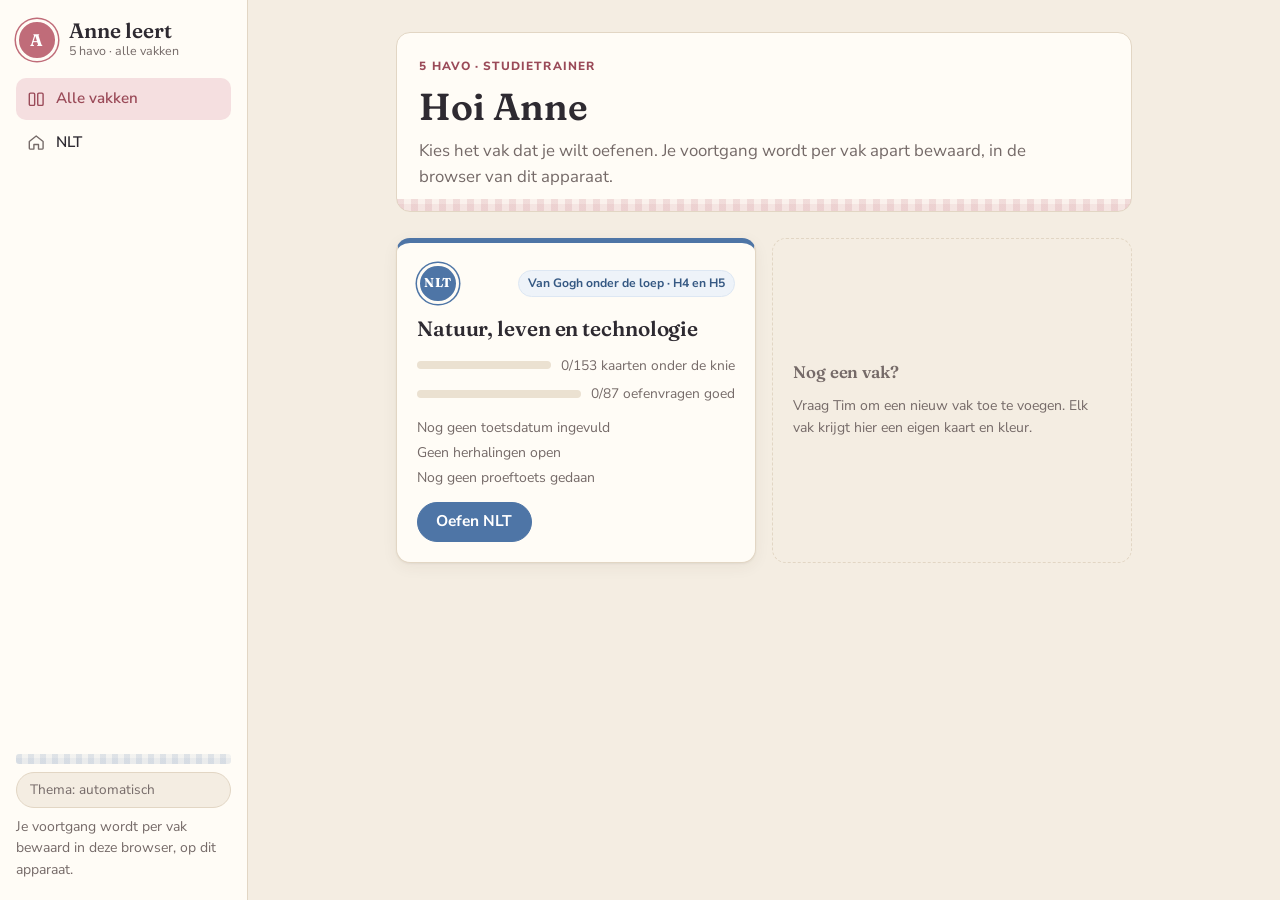
==== index.html @ 0199457c "Studietrainer voor Anne: NLT (Van Gogh onder de loep, H4 en H5) Hoofdscherm met vakkeuze; voor NLT f" ====
<!doctype html>
<html lang="nl">
<head>
<meta charset="utf-8">
<meta name="viewport" content="width=device-width,initial-scale=1,viewport-fit=cover">
<title>Anne leert</title>
<meta name="robots" content="noindex">
<meta name="theme-color" content="#f4ede2">
<link rel="icon" href="data:image/svg+xml,%3Csvg xmlns=%22http://www.w3.org/2000/svg%22 viewBox=%220 0 64 64%22%3E%3Ccircle cx=%2232%22 cy=%2232%22 r=%2232%22 fill=%22%23c06c79%22/%3E%3Ctext x=%2232%22 y=%2244%22 font-size=%2234%22 text-anchor=%22middle%22 fill=%22white%22 font-family=%22Georgia%22%3EA%3C/text%3E%3C/svg%3E">
<link rel="preconnect" href="https://fonts.googleapis.com"><link rel="preconnect" href="https://fonts.gstatic.com" crossorigin><link rel="stylesheet" href="https://fonts.googleapis.com/css2?family=Fraunces:opsz,wght@9..144,400..700&family=Nunito+Sans:ital,opsz,wght@0,6..12,400..800;1,6..12,400&display=swap">
<style>
:root{padding-top:env(safe-area-inset-top,0px);padding-bottom:env(safe-area-inset-bottom,0px)}img{max-width:100%}[hidden]{display:none!important}
/* Anne leert. Landelijk en modern: linnen beige als papier, poederroze en korenbloemblauw als accenten, een fijn ginghamruitje als enige versiering. Links een vaste kolom met navigatie (op telefoon een plakbalk bovenaan), rechts één leeskolom van max. 46rem. Elk vak krijgt een eigen accentkleur (data-accent); groen/oker/rood alleen voor goed/twijfel/fout. */
:root{
  --linen:#f4ede2; --paper:#fffcf6; --sand:#ebe1d1; --line:#e2d6c4; --line-soft:#eee5d7;
  --ink:#2e2a31; --muted:#756a68; --faint:#a39791;
  --rose:#c06c79; --rose-deep:#9a4a58; --rose-soft:#f5dfe0; --rose-mist:#fbefef;
  --blue:#4e75a6; --blue-deep:#365983; --blue-soft:#dde7f3; --blue-mist:#eef3f9;
  --sage:#6c8b6b; --sage-deep:#4f6c4f; --sage-soft:#e1ebdc; --sage-mist:#f0f5ed;
  --ochre:#b08534; --ochre-deep:#87631f; --ochre-soft:#f3e6c8; --ochre-mist:#faf4e6;
  --lilac:#8a71a8; --lilac-deep:#6a5389; --lilac-soft:#e8e0f1; --lilac-mist:#f4f0f9;
  --good:#3d7a55; --good-soft:#dcefe2; --warn:#9a6a14; --warn-soft:#f6ead1; --bad:#b0414c; --bad-soft:#f8dfe1;
  --on-acc:#ffffff;
  --c-s:#3b66c4; --c-m:#2f9256; --c-l:#d3463c; --grid:#e9e0d2;
  --shadow:0 1px 2px rgba(73,52,40,.06),0 4px 16px rgba(73,52,40,.06);
  --check-a:rgba(78,117,166,.12); --check-b:rgba(78,117,166,.07);
  --font-display:"Fraunces","Iowan Old Style","Palatino Linotype",Georgia,serif;
  --font-body:"Nunito Sans","Segoe UI",system-ui,-apple-system,sans-serif;
  --r:14px; --r-sm:9px;
  --acc:var(--blue); --acc-deep:var(--blue-deep); --acc-soft:var(--blue-soft); --acc-mist:var(--blue-mist);
  color-scheme:light;
}
@media (prefers-color-scheme: dark){
  :root:not([data-theme="light"]){
    --linen:#1d1f25; --paper:#262931; --sand:#2e323b; --line:#3a3f4a; --line-soft:#30343e;
    --ink:#efe8de; --muted:#b4aba4; --faint:#857d78;
    --rose:#e3a1ab; --rose-deep:#f0c0c7; --rose-soft:#4a3237; --rose-mist:#33282c;
    --blue:#9bb9e0; --blue-deep:#c3d6ef; --blue-soft:#2f3c50; --blue-mist:#283141;
    --sage:#a3c3a1; --sage-deep:#c4dcc2; --sage-soft:#304034; --sage-mist:#29332b;
    --ochre:#dcb56a; --ochre-deep:#ecd09a; --ochre-soft:#463a22; --ochre-mist:#332d22;
    --lilac:#c3afe0; --lilac-deep:#dacdf0; --lilac-soft:#3b3350; --lilac-mist:#2e2a3b;
    --good:#86c79c; --good-soft:#26392d; --warn:#e2b867; --warn-soft:#3d3221; --bad:#ec8f98; --bad-soft:#442a2e;
    --on-acc:#1d1f25;
    --c-s:#7fa2ef; --c-m:#6cc98f; --c-l:#f07f73; --grid:#353a44;
    --shadow:0 1px 2px rgba(0,0,0,.25),0 4px 16px rgba(0,0,0,.2);
    --check-a:rgba(155,185,224,.09); --check-b:rgba(155,185,224,.05);
    color-scheme:dark;
  }
}
:root[data-theme="dark"]{
  --linen:#1d1f25; --paper:#262931; --sand:#2e323b; --line:#3a3f4a; --line-soft:#30343e;
  --ink:#efe8de; --muted:#b4aba4; --faint:#857d78;
  --rose:#e3a1ab; --rose-deep:#f0c0c7; --rose-soft:#4a3237; --rose-mist:#33282c;
  --blue:#9bb9e0; --blue-deep:#c3d6ef; --blue-soft:#2f3c50; --blue-mist:#283141;
  --sage:#a3c3a1; --sage-deep:#c4dcc2; --sage-soft:#304034; --sage-mist:#29332b;
  --ochre:#dcb56a; --ochre-deep:#ecd09a; --ochre-soft:#463a22; --ochre-mist:#332d22;
  --lilac:#c3afe0; --lilac-deep:#dacdf0; --lilac-soft:#3b3350; --lilac-mist:#2e2a3b;
  --good:#86c79c; --good-soft:#26392d; --warn:#e2b867; --warn-soft:#3d3221; --bad:#ec8f98; --bad-soft:#442a2e;
  --on-acc:#1d1f25;
  --c-s:#7fa2ef; --c-m:#6cc98f; --c-l:#f07f73; --grid:#353a44;
  --shadow:0 1px 2px rgba(0,0,0,.25),0 4px 16px rgba(0,0,0,.2);
  --check-a:rgba(155,185,224,.09); --check-b:rgba(155,185,224,.05);
  color-scheme:dark;
}
/* Accent per vak */
[data-accent="blauw"]{--acc:var(--blue);--acc-deep:var(--blue-deep);--acc-soft:var(--blue-soft);--acc-mist:var(--blue-mist)}
[data-accent="roze"]{--acc:var(--rose);--acc-deep:var(--rose-deep);--acc-soft:var(--rose-soft);--acc-mist:var(--rose-mist)}
[data-accent="salie"]{--acc:var(--sage);--acc-deep:var(--sage-deep);--acc-soft:var(--sage-soft);--acc-mist:var(--sage-mist)}
[data-accent="oker"]{--acc:var(--ochre);--acc-deep:var(--ochre-deep);--acc-soft:var(--ochre-soft);--acc-mist:var(--ochre-mist)}
[data-accent="lila"]{--acc:var(--lilac);--acc-deep:var(--lilac-deep);--acc-soft:var(--lilac-soft);--acc-mist:var(--lilac-mist)}

*,*::before,*::after{box-sizing:border-box}
html{-webkit-text-size-adjust:100%}
body{margin:0;background:var(--linen);color:var(--ink);font-family:var(--font-body);font-size:16.5px;line-height:1.55;-webkit-font-smoothing:antialiased}
body::before{content:"";position:fixed;inset:0 0 auto;height:env(safe-area-inset-top,0px);z-index:30;background:var(--paper)}
h1,h2,h3{font-family:var(--font-display);font-weight:600;line-height:1.2;margin:0;text-wrap:balance;letter-spacing:-.005em}
h1{font-size:clamp(1.75rem,1.4rem + 1.4vw,2.35rem);font-variation-settings:"SOFT" 60,"WONK" 0}
h2{font-size:1.32rem}
h3{font-size:1.05rem}
p{margin:0}
a{color:var(--acc-deep)}
button,input,textarea,select{font:inherit;color:inherit}
:focus-visible{outline:2.5px solid var(--acc);outline-offset:2px;border-radius:6px}
kbd{font-family:var(--font-body);font-size:.78em;border:1px solid var(--line);border-bottom-width:2px;border-radius:5px;padding:0 .35em;background:var(--paper);color:var(--muted)}
.small{font-size:.875rem}.muted{color:var(--muted)}.tnum{font-variant-numeric:tabular-nums}
.eyebrow{font-size:.74rem;letter-spacing:.09em;text-transform:uppercase;font-weight:800;color:var(--acc-deep)}
.big{font-family:var(--font-display);font-size:2.2rem;font-weight:600;line-height:1.1}
.row{display:flex;flex-wrap:wrap;gap:.6rem;align-items:center}.between{justify-content:space-between}
.stack{display:flex;flex-direction:column;gap:1rem}
ul.plain{margin:0;padding-left:1.15rem;display:flex;flex-direction:column;gap:.45rem}

/* ---------- app shell ---------- */
.app{min-height:100vh;display:grid;grid-template-columns:15.5rem minmax(0,1fr)}
.side{position:sticky;top:0;height:100vh;overflow:auto;background:var(--paper);border-right:1px solid var(--line);display:flex;flex-direction:column;gap:1.1rem;padding-block:1.2rem;padding-left:max(1rem,env(safe-area-inset-left,0px));padding-right:1rem}
.brand{display:flex;align-items:center;gap:.7rem;text-decoration:none;color:var(--ink)}
.brand b{font-family:var(--font-display);font-size:1.3rem;font-weight:600;display:block;line-height:1.1}
.brand small{display:block;color:var(--muted);font-size:.78rem;line-height:1.3}
.mark{flex:none;width:2.6rem;height:2.6rem;border-radius:50%;display:grid;place-items:center;font-family:var(--font-display);font-weight:700;font-size:1.05rem;color:var(--on-acc);background:var(--acc);box-shadow:inset 0 0 0 3px var(--paper),0 0 0 1.5px var(--acc)}
.mark.txt{font-size:.8rem;letter-spacing:.02em}
.nav{display:flex;flex-direction:column;gap:.15rem}
.nav a{display:flex;align-items:center;gap:.65rem;padding:.55rem .7rem;border-radius:10px;text-decoration:none;color:var(--ink);font-weight:600;font-size:.95rem}
.nav a svg{width:1.15rem;height:1.15rem;flex:none;color:var(--muted)}
.nav a:hover{background:var(--acc-mist)}
.nav a[aria-current="page"]{background:var(--acc-soft);color:var(--acc-deep)}
.nav a[aria-current="page"] svg{color:var(--acc-deep)}
.nav .nav-back{color:var(--muted);font-weight:600;margin-bottom:.3rem}
.side-foot{margin-top:auto;display:flex;flex-direction:column;gap:.5rem}
.gingham{height:10px;border-radius:3px;background:
  repeating-linear-gradient(90deg,var(--check-a) 0 6px,transparent 6px 12px),
  repeating-linear-gradient(0deg,var(--check-a) 0 6px,var(--check-b) 6px 12px)}
.theme-btn{border:1px solid var(--line);background:var(--linen);border-radius:999px;padding:.4rem .8rem;font-size:.85rem;cursor:pointer;color:var(--muted);text-align:left}
.theme-btn:hover{border-color:var(--acc);color:var(--ink)}
.main{min-width:0;padding-block:2rem 4rem;padding-left:max(16px,env(safe-area-inset-left,0px));padding-right:max(16px,env(safe-area-inset-right,0px));outline:none}
.wrap{max-width:46rem;margin-inline:auto;display:flex;flex-direction:column;gap:1.6rem}
.wrap.wide{max-width:56rem}

@media (max-width:860px){
  .app{grid-template-columns:minmax(0,1fr);grid-template-rows:auto 1fr}
  .side{position:sticky;top:env(safe-area-inset-top,0px);z-index:20;height:auto;flex-direction:column;gap:.55rem;padding-block:.6rem .5rem;padding-left:max(16px,env(safe-area-inset-left,0px));padding-right:max(16px,env(safe-area-inset-right,0px));border-right:0;border-bottom:1px solid var(--line);box-shadow:0 2px 10px rgba(60,40,30,.05)}
  .brand b{font-size:1.1rem}.mark{width:2.1rem;height:2.1rem}
  .nav{flex-direction:row;overflow-x:auto;gap:.3rem;margin-inline:-4px;padding:2px 4px 4px;scrollbar-width:none}
  .nav::-webkit-scrollbar{display:none}
  .nav a{flex:none;padding:.42rem .7rem;font-size:.88rem;border:1px solid var(--line-soft);background:var(--linen)}
  .nav a svg{width:1rem;height:1rem}
  .nav .nav-back{margin:0}
  .side-foot{display:none}
  .main{padding-block:1.4rem 3rem}
}

/* ---------- common bits ---------- */
.panel{background:var(--paper);border:1px solid var(--line);border-radius:var(--r);padding:1.15rem 1.25rem;box-shadow:var(--shadow)}
.btn{display:inline-flex;align-items:center;justify-content:center;gap:.45rem;border-radius:999px;padding:.62rem 1.15rem;font-weight:700;border:1.5px solid var(--line);background:var(--paper);cursor:pointer;text-decoration:none;color:var(--ink);font-size:.97rem;line-height:1.2}
.btn:hover{border-color:var(--acc)}
.btn-primary{background:var(--acc);border-color:var(--acc);color:var(--on-acc)}
.btn-primary:hover{background:var(--acc-deep);border-color:var(--acc-deep)}
.btn-ghost{background:transparent}
.btn:disabled{opacity:.45;cursor:not-allowed}
.btn-link{background:none;border:0;padding:0;color:var(--acc-deep);font-weight:700;cursor:pointer;text-decoration:underline;text-underline-offset:3px}
.tag{display:inline-flex;align-items:center;gap:.3rem;font-size:.76rem;font-weight:700;padding:.18rem .55rem;border-radius:999px;background:var(--acc-mist);color:var(--acc-deep);border:1px solid var(--acc-soft);white-space:nowrap}
.tag.rose{background:var(--rose-mist);color:var(--rose-deep);border-color:var(--rose-soft)}
.tag.sand{background:var(--sand);color:var(--muted);border-color:var(--line)}
.callout{border:1px solid var(--rose-soft);background:var(--rose-mist);border-radius:var(--r);padding:1rem 1.15rem;display:flex;flex-direction:column;gap:.35rem}
.callout b{font-family:var(--font-display);font-weight:600;font-size:1.02rem}
.callout.blue{border-color:var(--blue-soft);background:var(--blue-mist)}
.bar{display:block;height:8px;border-radius:99px;background:var(--sand);overflow:hidden;flex:1;min-width:3rem}
.bar i{display:block;height:100%;background:var(--acc);border-radius:99px}
.bar.good i{background:var(--good)}
.toast{position:fixed;left:50%;bottom:calc(1.2rem + env(safe-area-inset-bottom,0px));transform:translate(-50%,1rem);opacity:0;pointer-events:none;background:var(--ink);color:var(--paper);padding:.6rem 1rem;border-radius:999px;font-weight:700;font-size:.92rem;transition:.25s;z-index:50;display:flex;gap:.4rem;align-items:center;max-width:calc(100vw - 32px)}
.toast.show{opacity:1;transform:translate(-50%,0)}
.toast .h{color:var(--rose)}
.chips{display:flex;flex-wrap:wrap;gap:.35rem}
.chip{border:1px solid var(--line);background:var(--paper);border-radius:999px;padding:.32rem .75rem;font-size:.85rem;font-weight:700;cursor:pointer;color:var(--muted)}
.chip[aria-pressed="true"]{background:var(--acc-soft);border-color:var(--acc);color:var(--acc-deep)}
.seg{display:inline-flex;border:1px solid var(--line);border-radius:999px;padding:3px;background:var(--paper);flex-wrap:wrap}
.seg button{border:0;background:none;border-radius:999px;padding:.38rem .85rem;font-weight:700;font-size:.88rem;cursor:pointer;color:var(--muted)}
.seg button[aria-pressed="true"]{background:var(--acc);color:var(--on-acc)}
.toolbar{display:flex;flex-direction:column;gap:.7rem}
.empty{text-align:center;padding:2.2rem 1rem;color:var(--muted);background:var(--paper);border:1px dashed var(--line);border-radius:var(--r)}
.end{display:flex;flex-direction:column;align-items:center;text-align:center;gap:.8rem;padding-block:1.8rem}
.praise{color:var(--good);font-weight:700}
.verdict{font-weight:800}.verdict.good{color:var(--good)}.verdict.bad{color:var(--bad)}
.streak{color:var(--rose-deep);font-weight:800;display:inline-flex;align-items:center;gap:.25rem}

/* ---------- home ---------- */
.hello{display:flex;flex-direction:column;gap:.55rem}
.hello .lede{color:var(--muted);font-size:1.05rem;max-width:38rem}
.hello-band{position:relative;border-radius:var(--r);background:var(--paper);border:1px solid var(--line);padding:1.5rem 1.4rem 1.3rem;overflow:hidden}
.hello-band::after{content:"";position:absolute;inset:auto 0 0 0;height:12px;background:
  repeating-linear-gradient(90deg,rgba(192,108,121,.16) 0 7px,transparent 7px 14px),
  repeating-linear-gradient(0deg,rgba(192,108,121,.16) 0 7px,rgba(192,108,121,.08) 7px 14px)}
.courses{display:grid;grid-template-columns:repeat(auto-fit,minmax(min(100%,19rem),1fr));gap:1rem}
.course{display:flex;flex-direction:column;gap:.8rem;padding:1.25rem;border-radius:var(--r);background:var(--paper);border:1px solid var(--line);border-top:5px solid var(--acc);text-decoration:none;color:var(--ink);box-shadow:var(--shadow)}
.course:hover{border-color:var(--acc)}
.course-top{display:flex;align-items:center;justify-content:space-between;gap:.6rem}
.course h2{font-size:1.3rem}
.course-stats{display:flex;flex-direction:column;gap:.45rem}
.st{display:flex;align-items:center;gap:.6rem;font-size:.86rem;color:var(--muted)}
.course-meta{list-style:none;margin:0;padding:0;display:flex;flex-direction:column;gap:.2rem;color:var(--muted)}
.course .btn{align-self:flex-start}
.course.add{border:1.5px dashed var(--line);border-top-width:1.5px;box-shadow:none;background:transparent;justify-content:center;color:var(--muted)}

/* ---------- start ---------- */
.today{display:grid;grid-template-columns:minmax(0,1.3fr) minmax(0,1fr);gap:1rem}
.today-main{background:var(--acc);color:var(--on-acc);border-radius:var(--r);padding:1.3rem 1.35rem;display:flex;flex-direction:column;gap:.5rem;align-items:flex-start;position:relative;overflow:hidden}
.today-main .btn{background:var(--paper);color:var(--acc-deep);border-color:var(--paper);margin-top:.4rem}
.today-main::after{content:"";position:absolute;right:-30px;top:-30px;width:120px;height:120px;border-radius:50%;background:repeating-linear-gradient(90deg,rgba(255,255,255,.12) 0 6px,transparent 6px 12px),repeating-linear-gradient(0deg,rgba(255,255,255,.12) 0 6px,rgba(255,255,255,.05) 6px 12px)}
.today-side{display:flex;flex-direction:column;gap:1rem}
.countdown input{border:1px solid var(--line);border-radius:8px;padding:.35rem .5rem;background:var(--linen);width:100%}
.modes{display:grid;grid-template-columns:repeat(auto-fit,minmax(min(100%,13.5rem),1fr));gap:.8rem}
.mode{display:flex;flex-direction:column;gap:.35rem;padding:1rem 1.1rem;border-radius:var(--r);background:var(--paper);border:1px solid var(--line);text-decoration:none;color:var(--ink)}
.mode:hover{border-color:var(--acc);background:var(--acc-mist)}
.mode h3{display:flex;align-items:center;gap:.5rem}
.mode h3 svg{width:1.2rem;height:1.2rem;color:var(--acc)}
.mode p{color:var(--muted);font-size:.9rem}
.topics{display:flex;flex-direction:column}
.tp{display:grid;grid-template-columns:5.6rem minmax(0,1fr) 7.5rem 7.5rem;gap:.8rem;align-items:center;padding:.55rem 0;border-bottom:1px solid var(--line-soft);font-size:.9rem}
.tp:last-child{border-bottom:0}
.tp .nm{font-weight:800;color:var(--acc-deep);font-size:.78rem;letter-spacing:.04em}
.tp .st{font-size:.8rem}
@media (max-width:640px){
  .today{grid-template-columns:1fr}
  .tp{grid-template-columns:minmax(0,1fr) minmax(0,1fr);gap:.35rem .8rem}
  .tp .nm{grid-column:1/-1}.tp .tt{grid-column:1/-1;font-weight:700}
}

/* ---------- flashcards ---------- */
.fc{background:var(--paper);border:1px solid var(--line);border-radius:18px;padding:1.4rem 1.4rem 1.6rem;min-height:15rem;display:flex;flex-direction:column;gap:1rem;cursor:pointer;box-shadow:var(--shadow);position:relative}
.fc::before{content:"";position:absolute;left:1.4rem;right:1.4rem;top:0;height:5px;border-radius:0 0 4px 4px;background:var(--acc-soft)}
.fc-meta{display:flex;justify-content:space-between;align-items:center;gap:.5rem}
.fc-q{font-family:var(--font-display);font-size:1.32rem;font-weight:500;line-height:1.35}
.fc-a{border-top:1.5px dashed var(--line);padding-top:1rem;font-size:1.02rem}
.fc-hint{margin-top:auto;color:var(--faint);font-size:.88rem}
.rate{display:grid;grid-template-columns:repeat(3,1fr);gap:.6rem}
.rate button{border-radius:12px;border:1.5px solid var(--line);background:var(--paper);padding:.75rem .4rem;font-weight:800;cursor:pointer;display:flex;flex-direction:column;align-items:center;gap:.25rem}
.rate .r1{color:var(--bad)}.rate .r1:hover{background:var(--bad-soft);border-color:var(--bad)}
.rate .r2{color:var(--warn)}.rate .r2:hover{background:var(--warn-soft);border-color:var(--warn)}
.rate .r3{color:var(--good)}.rate .r3:hover{background:var(--good-soft);border-color:var(--good)}

/* ---------- questions ---------- */
.scoreline{display:flex;flex-wrap:wrap;gap:1rem;font-size:.9rem;color:var(--muted)}
.scoreline b{color:var(--ink)}
.q{display:flex;flex-direction:column;gap:.9rem}
.q-text{font-size:1.05rem;font-weight:600}
.opts{list-style:none;margin:0;padding:0;display:flex;flex-direction:column;gap:.5rem}
.opt{width:100%;display:flex;gap:.75rem;align-items:flex-start;text-align:left;border:1.5px solid var(--line);background:var(--paper);border-radius:12px;padding:.7rem .85rem;cursor:pointer;line-height:1.45}
.opt:hover:not(:disabled){border-color:var(--acc);background:var(--acc-mist)}
.opt .l{flex:none;width:1.65rem;height:1.65rem;border-radius:50%;display:grid;place-items:center;background:var(--sand);font-weight:800;font-size:.82rem}
.opt.sel{border-color:var(--acc);background:var(--acc-mist)}.opt.sel .l{background:var(--acc);color:var(--on-acc)}
.opt.ok{border-color:var(--good);background:var(--good-soft)}.opt.ok .l{background:var(--good);color:var(--paper)}
.opt.no{border-color:var(--bad);background:var(--bad-soft)}.opt.no .l{background:var(--bad);color:var(--paper)}
.opt:disabled{cursor:default}
@keyframes pop{0%{transform:scale(1)}40%{transform:scale(1.02)}100%{transform:scale(1)}}
.opt.pop{animation:pop .35s ease}
.explain{border-radius:12px;background:var(--linen);border:1px solid var(--line);padding:1rem 1.1rem;display:flex;flex-direction:column;gap:.6rem}
.whynot{list-style:none;margin:0;padding:0;display:flex;flex-direction:column;gap:.45rem;font-size:.93rem}
.whynot li{display:grid;grid-template-columns:1.5rem minmax(0,1fr);gap:.4rem}
.whynot .l{font-weight:800;color:var(--muted)}
.whynot li.mine{color:var(--ink)}.whynot li.mine .l{color:var(--bad)}
.whynot em{font-style:normal;font-weight:700}
.numin{display:flex;flex-wrap:wrap;align-items:center;gap:.45rem}
.numin input{width:6.2rem;border:1.5px solid var(--line);border-radius:9px;padding:.5rem .6rem;background:var(--paper);font-variant-numeric:tabular-nums}
.numin input.exp{width:4.2rem}
.numin .x{color:var(--muted);font-weight:700}
.numin .u{font-weight:700;color:var(--muted)}
.uitwerking{white-space:pre-line;font-variant-numeric:tabular-nums}

/* ---------- figures ---------- */
.fig{margin:0;display:flex;flex-direction:column;gap:.5rem}
.mols{display:flex;flex-wrap:wrap;gap:.6rem}
.mol{margin:0;flex:1 1 9rem;min-width:0;background:#fffefb;border:1px solid var(--line);border-radius:12px;padding:.6rem .6rem .45rem;display:flex;flex-direction:column;align-items:center;gap:.3rem}
.mol img{max-height:150px;width:auto;max-width:100%;object-fit:contain}
.mol.wide{flex-basis:100%}
.mol figcaption{font-size:.85rem;font-weight:700;color:#4a4248;text-align:center}
.paints{display:flex;flex-wrap:wrap;gap:.8rem;align-items:flex-start}
.paint{margin:0;display:flex;flex-direction:column;align-items:flex-start;gap:.35rem;max-width:100%}
.paint-wrap{position:relative;display:inline-block;line-height:0;border-radius:6px;overflow:visible;box-shadow:0 0 0 6px var(--paper),0 0 0 7px var(--line)}
.paint-wrap img{display:block;width:clamp(10rem,48vw,15.5rem);height:auto;border-radius:3px}
.paint figcaption{font-size:.82rem;color:var(--muted);font-style:italic;padding-top:.35rem;max-width:clamp(10rem,48vw,15.5rem)}
.pointer{position:absolute;width:56px;height:22px;transform:translate(0,-50%);pointer-events:none;line-height:0}
.pointer.flip{transform:translate(-100%,-50%) scaleX(-1)}
.figrow{display:flex;flex-wrap:wrap;gap:1rem;align-items:flex-start}
.figrow>*{min-width:0}
.svgfig{width:100%;max-width:34rem;height:auto;display:block}
.svgfig text{font-family:var(--font-body)}
.graph-wrap{flex:1 1 18rem;min-width:0;max-width:30rem}
.quote{margin:0;border-left:4px solid var(--rose);background:var(--rose-mist);padding:.8rem 1rem;border-radius:0 10px 10px 0;font-family:var(--font-display);font-style:italic;font-size:1.02rem}
.quote+.qsrc{font-size:.8rem;color:var(--muted);margin-top:-.2rem}

/* ---------- exam / open ---------- */
.timer{font-weight:800;color:var(--acc-deep);background:var(--acc-mist);border:1px solid var(--acc-soft);padding:.25rem .65rem;border-radius:999px}
.qgrid{display:flex;flex-wrap:wrap;gap:.4rem}
.qgrid button{flex:1 1 0;min-width:4.6rem;max-width:8rem;height:2.4rem;border-radius:10px;border:1.5px solid var(--line);background:var(--paper);font-weight:800;cursor:pointer;font-size:.86rem;padding-inline:.6rem}
.qgrid button.done{background:var(--acc-mist);border-color:var(--acc-soft)}
.qgrid button.cur{border-color:var(--acc);box-shadow:0 0 0 2px var(--acc-soft)}
.opgave{display:flex;flex-direction:column;gap:1.1rem}
.opgave-h{display:flex;align-items:baseline;justify-content:space-between;gap:.6rem;flex-wrap:wrap;border-bottom:2px solid var(--acc-soft);padding-bottom:.45rem}
.intro{white-space:pre-line}
.part{display:flex;flex-direction:column;gap:.7rem;padding:1.05rem 1.15rem;background:var(--paper);border:1px solid var(--line);border-radius:var(--r)}
.part-h{display:flex;justify-content:space-between;align-items:center;gap:.6rem;flex-wrap:wrap}
.part-h h3{font-family:var(--font-body);font-weight:800;font-size:1rem}
textarea{width:100%;min-height:6.5rem;resize:vertical;border:1.5px solid var(--line);border-radius:10px;padding:.65rem .75rem;background:var(--linen);line-height:1.5}
textarea:focus,input:focus{border-color:var(--acc);outline:none;box-shadow:0 0 0 3px var(--acc-soft)}
textarea[readonly]{background:var(--sand);min-height:3rem}
.choice{display:flex;flex-wrap:wrap;gap:.45rem;align-items:center}
.choice .lbl{font-weight:700;font-size:.9rem;color:var(--muted);margin-right:.2rem}
.choice label{display:inline-flex;align-items:center;gap:.4rem;border:1.5px solid var(--line);border-radius:999px;padding:.38rem .8rem;cursor:pointer;font-weight:700;font-size:.92rem;background:var(--paper)}
.choice input{accent-color:var(--acc)}
.choice label:has(input:checked){border-color:var(--acc);background:var(--acc-mist);color:var(--acc-deep)}
.conesin{display:grid;grid-template-columns:auto minmax(0,1fr);gap:.45rem .7rem;align-items:center;max-width:22rem;padding:.7rem .85rem;border:1.5px solid var(--line);border-radius:12px;background:var(--linen)}
.conesin label{font-weight:800;font-size:.92rem}
.conesin .ls{color:var(--c-s)}.conesin .lm{color:var(--c-m)}.conesin .ll{color:var(--c-l)}
.conesin .in{display:flex;align-items:center;gap:.35rem}
.conesin input{width:5.2rem;border:1.5px solid var(--line);border-radius:8px;padding:.38rem .5rem;background:var(--paper);font-variant-numeric:tabular-nums}
.model-h{font-weight:800;font-size:.82rem;letter-spacing:.06em;text-transform:uppercase;color:var(--acc-deep)}
.crit{list-style:none;margin:0;padding:0;display:flex;flex-direction:column;gap:.4rem}
.crit label{display:grid;grid-template-columns:1.3rem minmax(0,1fr) auto;gap:.55rem;align-items:start;padding:.55rem .7rem;border-radius:10px;border:1px solid var(--line);background:var(--linen);cursor:pointer}
.crit input{margin-top:.2rem;accent-color:var(--good);width:1.05rem;height:1.05rem}
.crit .pt{font-weight:800;font-size:.85rem;color:var(--good);white-space:nowrap}
.crit label:has(input:checked){border-color:var(--good);background:var(--good-soft)}
.crit .auto{display:block;font-size:.76rem;font-weight:700;color:var(--muted);margin-top:.15rem}
.model{background:var(--blue-mist);border:1px solid var(--blue-soft);border-radius:10px;padding:.8rem .95rem;white-space:pre-line}
.total{display:flex;justify-content:space-between;align-items:center;gap:1rem;padding:1rem 1.2rem;border-radius:var(--r);background:var(--acc-soft);color:var(--acc-deep);font-weight:800}
.total b{font-size:1.4rem;font-family:var(--font-display)}
.confirm{background:var(--paper);border:1.5px solid var(--acc);border-radius:var(--r);padding:1rem 1.15rem;display:flex;flex-direction:column;gap:.7rem}
.result-big{display:flex;align-items:baseline;gap:1rem;flex-wrap:wrap}
.result-big .n{font-family:var(--font-display);font-size:3.2rem;font-weight:600;line-height:1;color:var(--acc-deep)}
.result-big .grade{font-weight:800;color:var(--muted)}
.hist{width:100%;border-collapse:collapse;font-size:.9rem}
.hist th,.hist td{text-align:left;padding:.45rem .4rem;border-bottom:1px solid var(--line-soft)}
.hist th{font-size:.75rem;text-transform:uppercase;letter-spacing:.06em;color:var(--muted)}
.olist,.slist{display:grid;grid-template-columns:repeat(auto-fit,minmax(min(100%,16rem),1fr));gap:.8rem}
.ocard{text-align:left;display:flex;flex-direction:column;gap:.45rem;padding:1rem 1.1rem;border-radius:var(--r);border:1px solid var(--line);background:var(--paper);cursor:pointer}
.ocard:hover{border-color:var(--acc);background:var(--acc-mist)}
.ocard .tags{display:flex;flex-wrap:wrap;gap:.3rem}
.tbl-wrap{overflow-x:auto;border:1px solid var(--line);border-radius:12px;background:var(--paper)}
.tbl{border-collapse:collapse;width:100%;font-size:.9rem;min-width:28rem}
.tbl th{background:var(--acc-mist);text-align:left;padding:.55rem .7rem;font-size:.8rem;color:var(--acc-deep);border-bottom:1px solid var(--line)}
.tbl td{padding:.5rem .7rem;border-bottom:1px solid var(--line-soft);vertical-align:top}
.tbl tr:last-child td{border-bottom:0}
.tbl td:first-child{font-weight:700}
.search{width:100%;border:1.5px solid var(--line);border-radius:999px;padding:.7rem 1.1rem;background:var(--paper)}
.defs{display:flex;flex-direction:column}
.def{display:flex;flex-direction:column;gap:.3rem;padding:.8rem 0;border-bottom:1px solid var(--line-soft)}
.def:last-child{border-bottom:0}
mark{background:var(--rose-soft);color:inherit;border-radius:3px;padding:0 .1em}
.lessons{display:grid;grid-template-columns:repeat(auto-fit,minmax(min(100%,18rem),1fr));gap:.8rem}
.lesson{display:flex;flex-direction:column;gap:.4rem;padding:1rem 1.1rem;border-radius:var(--r);background:var(--paper);border:1px solid var(--line)}
.fix .callout{border-color:var(--ochre-soft);background:var(--ochre-mist)}
.fix .callout b{color:var(--ochre-deep)}
.sprint-stmt{font-family:var(--font-display);font-size:1.4rem;font-weight:500;line-height:1.3}
.choices{display:grid;grid-template-columns:repeat(auto-fit,minmax(min(100%,10.5rem),1fr));gap:.5rem}
.choices button{border:1.5px solid var(--line);background:var(--paper);border-radius:12px;padding:.7rem .7rem;font-weight:700;cursor:pointer;text-align:left}
.choices button:hover:not(:disabled){border-color:var(--acc);background:var(--acc-mist)}
.choices button.ok{border-color:var(--good);background:var(--good-soft)}
.choices button.no{border-color:var(--bad);background:var(--bad-soft)}
.aflezer{display:flex;flex-direction:column;gap:.8rem}
.aflezer input[type=range]{width:100%;accent-color:var(--acc)}
.readout{display:flex;flex-wrap:wrap;gap:.5rem}
.readout span{border-radius:999px;padding:.3rem .75rem;font-weight:800;font-size:.9rem;border:1.5px solid var(--line);background:var(--paper)}
.readout .s{color:var(--c-s)}.readout .m{color:var(--c-m)}.readout .l{color:var(--c-l)}
.tools{display:grid;grid-template-columns:repeat(auto-fit,minmax(min(100%,20rem),1fr));gap:1rem}
@media (prefers-reduced-motion:reduce){*{animation:none!important;transition:none!important}}

</style>
</head>
<body>
<div class="app" data-course="" data-accent="roze">
  <aside class="side">
    <a class="brand" href="#home" aria-label="Naar het overzicht"><span class="mark" id="brandMark" aria-hidden="true">A</span><span><b>Anne leert</b><small id="brandSub">5 havo · alle vakken</small></span></a>
    <nav class="nav" id="nav" aria-label="Onderdelen"></nav>
    <div class="side-foot">
      <div class="gingham" aria-hidden="true"></div>
      <button class="theme-btn" id="themeBtn" type="button">Thema: automatisch</button>
      <p class="small muted">Je voortgang wordt per vak bewaard in deze browser, op dit apparaat.</p>
    </div>
  </aside>
  <main id="view" class="main" tabindex="-1"></main>
</div>

<script>
window.COURSE_DATA = {};
(function(){ var window = {};
// NLT: algemene info, onderwerpen, naslagtabellen, leerpunten en grafiekdata.
window.INFO = {
id:"nlt", name:"Natuur, leven en technologie", short:"NLT", accent:"blauw",
code:"Van Gogh onder de loep · H4 en H5",
toets:"de oefentoets",
startNote:{t:"Let op: rekenen met licht", html:"In de oefenvragen moet je de energie van licht uitrekenen met E = h·f en f = c/λ. Dat staat niet in hoofdstuk 4 of 5, maar in bijlage 2 van de module. Oefen het onder ‘Licht en energie’."},
openIntro:"Vragen zoals op de oefentoets: je schrijft zelf je antwoord en kijkt het daarna na met een correctiemodel in examenstijl. Per element zie je hoeveel punten het oplevert. Bij de vragen uit de oefentoets (set 1) ontbrak een antwoordmodel; dat hebben we zelf opgesteld. Bij set 2 gebruiken we het model van je docent, met een paar verbeteringen.",
openTip:{t:"Zo scoor je punten bij ‘leg uit’", d:"Schrijf in stappen: wat zie je (gegeven), welke regel hoort erbij (theorie), en wat volgt daaruit (conclusie). Gebruik vaktermen zoals geconjugeerd systeem, gedelokaliseerde elektronen, chiasma opticum en ligand. Alleen het eindantwoord levert meestal maar 1 punt op."},
lessonsIntro:"Wat de oefentoets en de oefenvragen laten zien over de echte toets, plus de plekken waar de module of het antwoordmodel niet klopt.",
correctionsTitle:"Klopt niet (helemaal) in de module of het antwoordmodel",
sprintBlurb:"begrippen, kleuren, liganden en formules",
sprintIntro:"Snelle rondes om begrippen, kleurenparen, liganden en formules meteen te herkennen. Kies zo snel als je kunt; met de cijfertoetsen gaat het nog sneller.",
searchHint:"Zoek een begrip, bijv. ‘chiasma’, ‘ligand’ of ‘geraniumlak’"
};

window.TOPICS = {
oog:{s:"Oog",n:"4.2",t:"Het oog en de zenuwbanen"},
netvlies:{s:"Netvlies",n:"4.3",t:"Netvlies en kleur waarnemen"},
kleur:{s:"Kleuren",n:"4.4 en 4.5",t:"Complementaire kleuren"},
verf:{s:"Verf",n:"5.2",t:"Verf, bindmiddel en drogen"},
molecuul:{s:"Moleculen",n:"5.2 + B1.2",t:"Kleur van moleculen"},
complex:{s:"Complexen",n:"5.2 + B1.1",t:"Complexen en liganden"},
verkleuring:{s:"Verkleuring",n:"5.3 en 5.4",t:"Verkleuring en restauratie"},
licht:{s:"Licht",n:"Bijlage 2",t:"Licht en energie (rekenen)"}
};

// Bijschriften bij de afbeeldingen (schilderijen uit de module en de oefentoets).
window.CAPTIONS = {
zoeaaf:"Vincent van Gogh, De zoeaaf (1888)",
cafeterras:"Vincent van Gogh, Caféterras bij nacht (1888)",
nachtcafe:"Vincent van Gogh, Het nachtcafé (1888)",
zelfportret:"Vincent van Gogh, Zelfportret met verbonden oor (1889)",
zonnebloemen:"Vincent van Gogh, Zonnebloemen (1889)",
stoel:"Vincent van Gogh, De stoel van Vincent (1888), uit de oefentoets",
"slaapkamer-nu":"De slaapkamer (1888), zoals het er nu uitziet",
"slaapkamer-reconstructie":"Digitale reconstructie van de oorspronkelijke kleuren"
};

// Kegeltjesgrafiek (figuur 22 van de module en de grafiek uit de oefentoets).
// Afgelezen uit die grafiek met de as-streepjes 400, 500, 600 en 700 nm (twee keer onafhankelijk uitgelezen en gemiddeld);
// bij 610 nm gelijkgezet aan de waarden in de module (rood 75%, groen 13%).
// [golflengte in nm, S (blauw), M (groen), L (rood)] in procent.
window.CONES = [
[380,2,0,0],[385,7,0,0],[390,18,0,0],[395,28,0,0],[400,40,0,0],[405,50,0,0],[410,61,0,0],[415,71,0,0],[420,82,0,0],
[425,90,0,0],[430,96,0,0],[435,99,0,0],[440,100,0,0],[445,99,0,0],[450,97,2,0],[455,94,10,0],[460,89,20,0],[465,85,28,0],
[470,80,37,0],[475,75,44,0],[480,69,51,2],[485,63,57,9],[490,57,64,16],[495,50,70,24],[500,42,77,31],[505,35,83,38],[510,29,88,44],
[515,22,93,50],[520,16,97,56],[525,11,99,62],[530,7,100,67],[535,3,100,72],[540,1,100,78],[545,0,98,83],[550,0,94,88],[555,0,86,92],
[560,0,72,96],[565,0,62,99],[570,0,53,100],[575,0,47,100],[580,0,41,100],[585,0,35,99],[590,0,30,97],[595,0,26,93],[600,0,21,87],
[605,0,17,81],[610,0,13,75],[615,0,10,64],[620,0,8,55],[625,0,6,47],[630,0,4,40],[635,0,2,35],[640,0,0,31],[645,0,0,26],
[650,0,0,23],[655,0,0,20],[660,0,0,17],[670,0,0,12],[680,0,0,9],[690,0,0,6],[700,0,0,4],[720,0,0,2],[750,0,0,0]
];

// Golflengtegebieden die we goedrekenen bij ‘kies een golflengte die bij deze kleur past’ (ruim genomen).
window.COLORBANDS = {
violet:[400,450], blauw:[440,495], groen:[495,565], geel:[560,595], oranje:[590,630], rood:[620,750], lichtblauw:[460,530]
};

window.TABLES = [
{t:"Onderdelen van het oog",w:"oog",h:["Onderdeel","Wat is het?","Functie"],r:[
["Harde oogrok","Stevige witte buitenlaag van de oogbol","Beschermt het oog en geeft stevigheid"],
["Hoornvlies","Doorzichtig voorste deel van de harde oogrok","Eerste lens: breekt het licht"],
["Iris","Gekleurde ring met kringspieren (diafragma)","Regelt hoeveel licht er binnenkomt"],
["Pupil","Opening in de iris","Fel licht: pupil wordt nauw (reflex)"],
["Ooglens","Tweede lens, achter de iris","Maakt samen met het hoornvlies een scherp beeld op het netvlies (accommoderen)"],
["Lensbandjes","Bandjes rond de lens","Houden de lens op zijn plek; via de bandjes verandert de lens van vorm"],
["Glasachtig lichaam","Geleiachtige vloeistof met een dun vlies, tussen lens en netvlies","Houdt het oog rond (anders vervormt het beeld) en laat licht door"],
["Netvlies","Lichtgevoelige laag aan de binnenkant (de ‘filmplaat’)","Bevat staafjes en kegeltjes; hier komt het beeld"],
["Gele vlek","Midden van het netvlies, recht achter de pupil","Alleen kegeltjes: scherp en in kleur zien"],
["Blinde vlek","Plek waar de oogzenuw het netvlies verlaat, aan de neuskant","Geen zintuigcellen: hier zie je niets"],
["Oogzenuw","Bundel zenuwvezels","Brengt de signalen naar de hersenen"],
["Chiasma opticum","Kruispunt van de oogzenuwen","Vezels van de neuskant kruisen; elke hersenhelft krijgt een half beeld van beide ogen"]]},
{t:"Oog als fotocamera",w:"oog",h:["Fotocamera","Oog"],r:[
["Lenzenstelsel","Hoornvlies en ooglens"],
["Diafragma","Iris (met de pupil als opening)"],
["Lichtgevoelige filmplaat","Netvlies"]]},
{t:"Zenuwbanen en hersenhelften",w:"oog",h:["Wat je ziet","Valt op","Linkeroog","Rechteroog","Komt aan in"],r:[
["Linkerdeel van het beeld (linker gezichtsveld)","Rechterhelft van beide netvliezen (lens keert om)","Neuskant: kruist","Slaapkant: kruist niet","Rechterhersenhelft"],
["Rechterdeel van het beeld (rechter gezichtsveld)","Linkerhelft van beide netvliezen","Slaapkant: kruist niet","Neuskant: kruist","Linkerhersenhelft"]]},
{t:"Staafjes en kegeltjes",w:"netvlies",h:["","Staafjes","Kegeltjes"],r:[
["Aantal per oog","ca. 120 miljoen","ca. 5 miljoen"],
["Waar","Vooral aan de rand van het netvlies","Vooral in het midden; in de gele vlek alleen kegeltjes"],
["Licht","Werken bij weinig licht, doen niets bij fel licht","Werken alleen bij voldoende licht"],
["Wat zie je","Alleen grijstinten (contrast), beweging","Kleur en details"],
["Schakeling","Meerdere staafjes op één zenuwcel: signaalversterking, minder detail","Eén kegeltje op één zenuwcel: veel detail"]]},
{t:"Drie soorten kegeltjes (figuur 22)",w:"netvlies",h:["Type","Kleur","Meest gevoelig bij"],r:[
["S (short)","Blauw","ca. 430 nm"],
["M (middle)","Groen","ca. 535 nm"],
["L (long)","Rood","ca. 575 nm"],
["Alle drie evenveel","Je ziet wit","-"]]},
{t:"Netvlies: twee lagen",w:"netvlies",h:["Laag","Inhoud en functie"],r:[
["Pigmentlaag","Pigmentcellen met zwarte pigmentkorrels; beschermen de zintuigcellen tegen te veel licht"],
["Zintuigzenuwlaag","Meer dan honderd miljoen zintuig- en zenuwcellen: staafjes en kegeltjes (fotoreceptoren)"]]},
{t:"Drie eigenschappen van kleur",w:"kleur",h:["Eigenschap","Betekenis"],r:[
["Tint","De kleurnaam: kleuren van de regenboog (violet, blauw, groen, geel, oranje, rood)"],
["Verzadiging","Puurheid van de kleur: hoe minder wit erin, hoe verzadigder"],
["Helderheid","Licht of donker: lichtgroen is helderder dan donkergroen"],
["(plus) Contrast","Verschil tussen licht en donker: groot tussen zwart en wit"]]},
{t:"Complementaire kleuren",w:"kleur",h:["Kleur","Kleurencirkel Charles Blanc (verf)","Kleurencirkel licht"],r:[
["Rood","Groen","Cyaan (blauwgroen)"],
["Blauw","Oranje","Geel"],
["Groen","Rood","Magenta"],
["Geel","Violet (paars)","Blauw"],
["Oranje","Blauw","-"],
["Violet","Geel","-"]]},
{t:"Kleuren mengen",w:"kleur",h:["","Additief (licht)","Subtractief (verf)"],r:[
["Waar","Beeldschermen, theaterlampen","Schilderkunst"],
["Betekenis","Optellen: je begint bij zwart en telt licht op","Onttrekken: elke verf absorbeert een deel van het licht"],
["Primaire kleuren","Rood, groen, blauw","Rood, geel, blauw (Charles Blanc)"],
["Mengkleur","Lichter dan de lichtste bronkleur","Donkerder dan de donkerste bronkleur"],
["Alles samen","Wit","(Bijna) zwart"]]},
{t:"Mengkleuren",w:"kleur",h:["Menging","Resultaat"],r:[
["Rood + groen licht","Geel"],["Rood + blauw licht","Magenta"],["Groen + blauw licht","Cyaan"],["Rood + groen + blauw licht","Wit"],
["Rode + blauwe verf","Violet (paars)"],["Blauwe + gele verf","Groen"],["Gele + rode verf","Oranje"]]},
{t:"Waarnemen van kleur: effecten",w:"kleur",h:["Effect","Uitleg"],r:[
["Simultaancontrast","Dezelfde kleur ziet er anders uit door de kleuren eromheen; het sterkst bij complementaire kleuren"],
["Nabeeld","Na staren naar een kleur zie je op wit de tegenkleur (rood ↔ groen)"],
["Opponente kanalen","Rood-groen, geel-blauw en zwart-wit; per kanaal zie je het een of het ander"],
["Pointillisme","Stipjes kleur naast elkaar; mengen in je oog, geeft een ‘vibrato’-effect"]]},
{t:"Verf: waaruit bestaat het?",w:"verf",h:["Bestanddeel","Wat het is","Functie"],r:[
["Pigment","Poeder van kleine, onoplosbare, sterk gekleurde korrels","Geeft de kleur"],
["Bindmiddel","Vloeistof, bijv. lijnolie","Plakt korrels aan elkaar en aan de drager, beschermt de korrels, werkt als smeermiddel"],
["Oplosmiddel","Verdunningsmiddel, bijv. terpentijn","Maakt dikke verf beter verwerkbaar; verdampt bij het drogen"]]},
{t:"Kleurstof of pigment",w:"verf",h:["","Kleurstof","Pigment"],r:[
["Oplosbaar?","Lost op (in water)","Lost niet op: onoplosbare korrels"],
["Herkomst","Meestal organisch","Organisch of anorganisch"],
["Hoe kleurt het?","Hecht aan het materiaal (kleding, inkt)","Heeft een bindmiddel nodig om verf te worden"],
["Lichtecht?","Slecht tot matig, wel intense kleur","Synthetische pigmenten bijna altijd lichtecht"],
["Voorbeeld","Indigo, eosine, alizarine, karmijn","Oker, Pruisisch blauw, kobaltblauw, chroomgeel"]]},
{t:"Eigenschappen van pigmenten",w:"verf",h:["Eigenschap","Uitleg"],r:[
["Lichtechtheid","Vervaagt of verkleurt het pigment door licht? UV kan bindingen verbreken"],
["Oplosbaarheid in het bindmiddel","Pigment moet ‘olieproof’ zijn; anders ‘bloedt’ het schilderij (vooral organische pigmenten)"],
["Dekkend vermogen","Hoe doorzichtig de verf is"],
["Grootte van de korrels","Bepaalt de verstrooiing van licht; liefst zo klein mogelijk voor een goede verdeling"],
["Chemische reactiviteit","Reageert het met andere stoffen? Bijv. lood + H₂S geeft zwart PbS"]]},
{t:"Organisch, anorganisch, synthetisch",w:"verf",h:["Soort","Herkomst en opbouw","Kenmerken"],r:[
["Organisch","Planten en dieren (nu ook synthetisch); koolstofverbindingen","Intense warme kleuren; niet lichtecht, veel moeite voor weinig pigment, kleur wisselt"],
["Anorganisch","Mineralen en verweerd gesteente (aardpigmenten: oker, omber); vaak metaaloxiden","Bevatten bijna altijd overgangsmetalen (d-blok)"],
["Synthetisch","Gemaakt in het laboratorium (organisch of anorganisch)","Nieuwe eigenschappen mogelijk; bijna altijd lichtecht"]]},
{t:"Rode lakpigmenten",w:"verf",h:["Lakpigment","Kleurstof","Herkomst","Bijzonder"],r:[
["Kraplak","Alizarine","Plantaardig: wortel van de meekrap","Alizarine in 1826 afgescheiden door Robiquet"],
["Cochenillelak","Karmijn (cochenille)","Dierlijk: cochenilleluis (eitjes)","Kleur is stabiel, vervaagt niet"],
["Geraniumlak","Eosine","Synthetisch (eosine sinds 1873)","Fel rozerood, niet stabiel; Van Gogh gebruikte het veel"]]},
{t:"Bindmiddel per verfsoort",w:"verf",h:["Verf","Bindmiddel"],r:[
["Tempera","Eigeel"],["Olieverf","Lijnolie"],["Aquarel","Arabische gom"],["Acryl","Synthetisch polymeer"]]},
{t:"Droogproces van olieverf",w:"verf",h:["","Fysisch drogen","Chemisch drogen"],r:[
["Wat gebeurt er","Oplosmiddel verdampt","Dubbele bindingen (C=C) in onverzadigde vetzuren reageren met zuurstof"],
["Gevolg","Pigment en bindmiddel komen dichter bij elkaar; vanderwaalskrachten maken een harde film","Zuurstof vormt bruggen tussen de ketens: polymerisatie (vernetting); pigmentkorrels zitten vast in het netwerk"],
["Nodig","Verdamping","Zuurstof uit de lucht en energie uit UV-licht"]]},
{t:"Vet over mager",w:"verf",h:["Verf","Verdund met","Droogt"],r:[
["Magere verf","Terpentijn","Sneller (verdamping)"],
["Vette verf","Lijnolie","Langzamer"],
["Regel","Vette verf altijd op magere verf","Andersom scheurt de magere bovenlaag"]]},
{t:"Emulsie en ei-tempera",w:"verf",h:["Begrip","Uitleg"],r:[
["Emulsie","Mengsel van twee vloeistoffen die niet in elkaar oplossen (water en olie); valt zonder emulgator uit elkaar"],
["Emulgator","Stof met een polaire (hydrofiele) kop en een apolaire (hydrofobe) staart; zit op de grens van water en vet"],
["Lecithine","Emulgator in eigeel"],
["Drogen tempera","Water verdampt, eiwitten denatureren en lossen daarna niet meer op"],
["Azijn","Tegen bederf"]]},
{t:"Chromofoor en auxochroom",w:"molecuul",h:["","Chromofore groep","Auxochrome groep"],r:[
["Rol","Kleurdragend: absorbeert het licht","Versterkt de kleur (intensere absorptie)"],
["Bevat","Meervoudige bindingen","Vrije elektronenparen"],
["Gedrag","Elektronenpaaracceptor","Elektronenpaardonor"],
["Voorbeelden",">C=O, -COOH, -NO₂, >C=C<, -N=N-, >C=S, >C=NH","-OH, -NH₂, -NHR, -OCH₃, halogenen (-Cl, -Br, -I)"]]},
{t:"Kleur die je ziet en kleur die geabsorbeerd wordt",w:"molecuul",h:["Geabsorbeerd","Je ziet (ongeveer)"],r:[
["Violet/blauw (ca. 400-490 nm)","Geel tot oranje"],
["Blauwgroen","Rood"],
["Groen (ca. 500-560 nm)","Rood tot paars (magenta)"],
["Geel","Blauw tot violet"],
["Oranje (ca. 600 nm)","Blauw"],
["Rood","Blauwgroen (cyaan); volgens Blanc: groen"],
["Alles","Zwart (bijv. grafiet)"],
["Niets in het zichtbare gebied","Kleurloos of wit (bijv. diamant)"]]},
{t:"Geconjugeerd systeem en golflengte",w:"molecuul",h:["Geconjugeerd systeem","Absorptie","Kleur"],r:[
["Geen of één dubbele binding","Ver in het UV","Kleurloos"],
["Klein (2 tot 3 dubbele bindingen om en om)","UV","Kleurloos"],
["Groter","Schuift naar violet/blauw","Geel"],
["Nog groter","Schuift verder naar groen en rood","Oranje, rood, paars, blauw"],
["Regel","Hoe groter het systeem, hoe meer gedelokaliseerde elektronen, hoe minder energie nodig: grotere golflengte",""]]},
{t:"Verdringingsreeks (spectrochemische reeks)",w:"complex",h:["Positie","Liganden","Splitsingsenergie Δ"],r:[
["Zwak (links)","I⁻ < Br⁻ < S²⁻ < SCN⁻ < Cl⁻ < NO₃⁻ < F⁻ < OH⁻","Klein: absorptie bij grote golflengte"],
["Midden","H₂O","-"],
["Sterk (rechts)","NH₃ < ethaan-1,2-diamine < NO₂⁻ < CN⁻ < CO","Groot: absorptie bij kleine golflengte"],
["Regel","Het sterkste ligand verdringt de zwakkere en omringt het metaalion",""]]},
{t:"Complexvorming of redox",w:"complex",h:["Complexe verbinding","Redoxreactie"],r:[
["Donor geeft een elektronenpaar voor een binding","Donor geeft losse elektronen af aan de acceptor"],
["Lading van het element blijft hetzelfde","Lading van het element verandert"],
["Ligand = elektronenpaardonor, metaalion = elektronenpaaracceptor","Reductor geeft elektronen af, oxidator neemt elektronen op"]]},
{t:"Kleur van anorganische pigmenten",w:"complex",h:["Oorzaak","Uitleg","Voorbeeld"],r:[
["Overdracht van lading (redox)","Hetzelfde element met twee ladingen; licht laat een elektron overspringen","Pruisisch blauw: Fe²⁺ en Fe³⁺"],
["Complex van een overgangsmetaal","Liganden splitsen de energieniveaus; licht met energie Δ wordt geabsorbeerd","Kobaltblauw CoAl₂O₄"]]},
{t:"Pigmenten uit de module",w:"verkleuring",h:["Pigment","Formule of stof","Weetjes"],r:[
["Pruisisch blauw (Berlijns blauw)","Fe₄[Fe(CN)₆]₃ (Fe²⁺ en Fe³⁺)","1704, Diesbach; één van de eerste synthetische pigmenten; koel, naar groen; bruin door hitte of kalk"],
["Kobaltblauw","CoAl₂O₄","1802, Thénard; stabiel, goede dekkracht; warm, naar rood"],
["Chroomgeel","PbCrO₄ (Cr⁶⁺)","Zonnebloemen; wordt door UV bruiner"],
["Viridiaangroen","Cr₂O₃·2H₂O (Cr³⁺)","Ontstaat als dun groen laagje op chroomgeel"],
["Geraniumlak","Eosine op een witte drager","Fel rozerood, vervaagt; vloer en muren van De slaapkamer"],
["Loodwit","Loodverbinding","Kleurt zwart met zwavel (H₂S); verkleurt bij hitte; versnelt drogen"],
["Oker en omber","Metaaloxiden (aardpigmenten)","Al in de prehistorie; gele oker wordt rood/bruin bij hitte"]]},
{t:"Oorzaken van verkleuring",w:"verkleuring",h:["Oorzaak","Wat gebeurt er"],r:[
["Licht en zuurstof","UV breekt bindingen; moleculen veranderen en absorberen ander licht: verbleken of verkleuren"],
["Vergelen van vernis","Hars oxideert; meer dubbele bindingen; absorptie schuift van UV naar blauw: geel"],
["Vervuiling","Stof, roet, vet en water vormen een donkere film; roet is zuur; schimmels"],
["Gassen","NH₃, SOₓ en NOₓ geven verzuring: de verf valt uiteen"],
["Zwavelhoudende stoffen","Loodpigmenten worden grijs tot zwart (vooral in waterverf)"],
["Hitte","Loodwit, Pruisisch blauw en oker verkleuren; gele oker verliest zijn waterliganden"],
["Bindmiddel","Olie reageert met zuurstof en vergeelt (vooral witte verf); Pruisisch blauw wordt bruin in kalk"],
["Grondlaag","Zonder grondlaag zakt bindmiddel in het doek: verf verpoedert; witte grond kan ontkleuren versnellen"]]},
{t:"De slaapkamer: brief en schilderij nu",w:"verkleuring",h:["Onderdeel","Volgens de brief van Van Gogh","Wat er misging"],r:[
["Muren","Bleek violet","Nu blauw: het rode geraniumlak in het violet is verbleekt"],
["Vloer","Rode plavuizen","Rood (geraniumlak) verbleekt"],
["Bed en stoelen","Geel als verse boter","-"],
["Laken en kussens","Heel helder citroengroen","-"],
["Deken","Scharlakenrood","-"],
["Raam","Groen","-"],
["Toilettafel","Oranje","-"],
["Waskom","Blauw","-"],
["Deuren","Lila","Nu blauwer: rood verdwenen"]]},
{t:"Rekenen met licht",w:"licht",h:["Formule of gegeven","Betekenis"],r:[
["E = h · f","Energie van één foton (J)"],
["f = c / λ","Frequentie (Hz) uit golflengte (m)"],
["E = h · c / λ","Beide formules in één"],
["h = 6,626 · 10⁻³⁴ J s","Constante van Planck"],
["c = 3,00 · 10⁸ m/s","Lichtsnelheid (module: 2,997 · 10⁸ m/s)"],
["1 nm = 10⁻⁹ m","Dus 480 nm = 4,80 · 10⁻⁷ m"],
["1 eV = 1,6 · 10⁻¹⁹ J","Elektronvolt"],
["Kortere golflengte","Hogere frequentie en meer energie"]]},
{t:"Golflengte en kleur (ongeveer)",w:"licht",h:["Kleur","Golflengte"],r:[
["UV (onzichtbaar)","Kleiner dan 400 nm"],["Violet","ca. 400-450 nm"],["Blauw","ca. 450-490 nm"],["Groen","ca. 490-560 nm"],
["Geel","ca. 560-590 nm"],["Oranje","ca. 590-630 nm"],["Rood","ca. 630-750 nm"],["Infrarood (onzichtbaar)","Groter dan 750 nm"]]},
{t:"Elektromagnetisch spectrum",w:"licht",h:["Van kort naar lang","Energie"],r:[
["Gammastraling","Meeste energie"],["Röntgenstraling",""],["Ultraviolet (UV)",""],["Zichtbaar licht (400-750 nm)",""],["Infrarood",""],["Microgolven",""],["Radiogolven","Minste energie"]]}
];

window.LESSONS = {
format:[
"De oefentoets (set 1) bestaat uit 4 opgaven met in totaal 7 deelvragen (1, 2a, 2b, 2c, 3a, 3b en 4). Er is geen meerkeuze: alles is open.",
"Vraagsoorten: kiezen uit structuurformules en uitleggen, korte ‘noem’- en ‘benoem’-vragen (2 tot 4 woorden), uitleggen met het oog en de hersenen, en een grafiek aflezen bij een schilderij en dat in een tabelletje invullen.",
"In de losse oefenvragen (set 2) komen daar bij: een complex tekenen, Binas tabel 65B gebruiken, de energie van licht uitrekenen (E = h·f) en uitleggen hoe liganden elkaar verdringen.",
"Onderwerpen die terugkomen: kleur van moleculen (geconjugeerd systeem), droogproces van olieverf, zenuwbanen en chiasma opticum, kegeltjes en de grafiek uit figuur 22, complexen en liganden.",
"Neem je Binas mee en oefen het opzoeken van tabel 65B (kleur van ionen) en het spectrum (golflengte bij een kleur).",
"De oefentoets heeft geen puntentelling. In deze tool tellen we: opgave 1: 3 punten, opgave 2: 3 punten, opgave 3: 4 punten, opgave 4: 4 punten (14 totaal). Dat is onze inschatting."
],
corrections:[
{t:"Module p. 27: primaire kleuren van licht",d:"De module zegt dat bij de kleurencirkel van licht (figuur 32) magenta, geel en cyaan de primaire kleuren zijn. Dat klopt niet: bij licht (additief) zijn rood, groen en blauw de primaire kleuren. Magenta, geel en cyaan krijg je door twee kleuren licht te mengen. Een stukje verder zegt de module het zelf ook goed: ‘de primaire kleuren rood, blauw en groen’."},
{t:"Module p. 28: figuur 33 ‘verf’",d:"Het plaatje ‘verf’ in figuur 33 gebruikt cyaan, magenta en geel (zoals bij drukwerk). In de tekst en bij Charles Blanc zijn de primaire verfkleuren rood, geel en blauw. Het plaatje is niet fout (cyaan, magenta en geel zijn de echte primaire kleuren voor drukwerk), maar sluit niet aan bij Blanc. Vraagt de toets naar verf mengen bij Van Gogh, gebruik dan Blanc: rood + blauw = violet, blauw + geel = groen, geel + rood = oranje."},
{t:"Module p. 41: ‘blauw en geel teruggekaatst, samen groen’",d:"Bij verf klopt dat (blauwe + gele verf = groen), maar bij licht niet: blauw en geel licht samen geven (bijna) wit. Als een stof rood licht absorbeert, blijft vooral groen en blauw licht over; dat zie je als blauwgroen (cyaan). Volgens de kleurencirkel van Blanc is groen de tegenkleur van rood. ‘Groen’ of ‘blauwgroen’ is op de toets dus allebei te verdedigen."},
{t:"Module p. 41: ‘geadsorbeerd’ moet ‘geabsorbeerd’ zijn",d:"Er staat ‘Als rood geadsorbeerd wordt’. Bedoeld is geabsorbeerd (licht opnemen). Adsorberen is iets anders: een stof hecht aan een oppervlak. Dat woord hoort juist bij het maken van een lakpigment: de kleurstof adsorbeert aan de witte vaste stof."},
{t:"Module p. 96: ‘de uitgezonden kleur is de kleur die wij zien’",d:"Bij pigmenten zie je niet het licht dat wordt uitgezonden, maar het licht dat niet wordt geabsorbeerd (teruggekaatst). Dat is de complementaire kleur van de geabsorbeerde kleur. Uitzenden van licht speelt bij XRF en vlamkleuren. De volgende alinea in de module legt het wel goed uit."},
{t:"Module p. 32: het ‘filter in de oogzenuw’",d:"In het informatieblok van het museum staat dat de oogzenuw een ‘filter in complementaire kleur’ bouwt. Dat is een beeldspraak. Gebruik in de toets de uitleg uit paragraaf 4.4: opponente kanalen (rood-groen, geel-blauw, zwart-wit) en uitputting van één kant van het kanaal."},
{t:"Antwoordmodel set 2, vraag 1c: rekenfout in de macht",d:"Er staat (6,25 · 10⁻¹⁴) × (6,626 · 10⁻³⁴). De frequentie is 6,25 · 10¹⁴ Hz (positieve macht). De uitkomst 4,14 · 10⁻¹⁹ J klopt wel."},
{t:"Antwoordmodel set 2, vraag 2c: ‘endotherme reactie’",d:"De reactie van olie met zuurstof is juist exotherm (er komt warmte vrij; daarom kunnen doeken met lijnolie zelfs spontaan gaan branden). UV-licht levert de energie om de reactie op gang te brengen. Schrijf dus: ‘UV-licht levert de energie die nodig is om de reactie te laten verlopen’, zoals in de module, en noem het niet endotherm."},
{t:"Antwoordmodel set 2, vraag 2b: triglyceriden en bindmiddel",d:"Er staat dat de vetmoleculen ‘met het bindmiddel’ reageren. De triglyceriden zíjn het bindmiddel (lijnolie). Het gaat om de dubbele bindingen (C=C) in de onverzadigde vetzuurketens; die reageren met zuurstof."},
{t:"Antwoordmodel set 2, vraag 1e: kleur van [Fe(CN)₆]³⁻",d:"Het model geeft ‘rood’. Dat konden we niet controleren, want Binas zit niet in het lesmateriaal. Let op: in het echt is een oplossing van dit ion geel; alleen het vaste zout (‘rood bloedloogzout’) is rood. Kijk in jouw Binas tabel 65B wat er staat en vraag het zo nodig aan je docent. Gebruik in de toets de kleur uit Binas."},
{t:"Oefentoets set 1, vraag 1: eosine of indigo?",d:"Met de regel uit de module (groter geconjugeerd systeem = grotere golflengte) kies je eosine: dat heeft het grootste systeem. In het echt absorbeert indigo (blauw, het absorbeert oranje licht van ongeveer 600 nm) bij een grotere golflengte dan eosine (rood, het absorbeert groen licht van ongeveer 520 nm). De regel is een vuistregel. Op de toets verwacht je docent waarschijnlijk de redenering met het geconjugeerde systeem; vraag het voor de zekerheid na."}
],
weak:[
{w:"molecuul",t:"Geabsorbeerd is niet hetzelfde als wat je ziet",d:"Een stof die blauw licht absorbeert, ziet er geel uit. Je ziet de complementaire kleur. Lees bij elke vraag goed of het gaat om de kleur van de stof of om het licht dat wordt geabsorbeerd."},
{w:"molecuul",t:"Groter systeem = grotere golflengte",d:"Meer afwisselende enkele en dubbele bindingen = meer gedelokaliseerde elektronen = minder energie nodig = absorptie bij een grotere golflengte. Veel leerlingen draaien dit om."},
{w:"oog",t:"Niet alle zenuwbanen kruisen",d:"Alleen de vezels van de neuskant van het netvlies kruisen in het chiasma opticum. Daardoor komt de linkerhelft van wat je ziet in de rechterhersenhelft terecht, uit beide ogen."},
{w:"oog",t:"Het beeld op je netvlies staat op zijn kop",d:"De lens keert het beeld om. Het linkerdeel van een schilderij valt op de rechterhelft van je netvlies. Neem die stap op in je uitleg."},
{w:"netvlies",t:"Grafiek aflezen: noem ook 0%",d:"Vul alle drie de kegeltjes in, ook als het percentage 0 is. Leg uit: ‘bij de golflengte van deze kleur (bijv. 580 nm) een verticale lijn getrokken en afgelezen waar die de curves snijdt’."},
{w:"netvlies",t:"Eerst de kleur, dan de golflengte",d:"Kijk goed welke kleur er op de plek van de pijl staat (lichtblauw, turkoois, oranje?). Kies een golflengte die bij die kleur past en lees daar af. Je docent rekent goed af als je aflezing klopt bij jouw golflengte."},
{w:"verf",t:"Fysisch en chemisch drogen niet verwarren",d:"Fysisch: oplosmiddel verdampt. Chemisch: dubbele bindingen reageren met zuurstof onder invloed van UV-licht, polymerisatie (vernetting). Het gas is zuurstof, niet koolstofdioxide."},
{w:"complex",t:"Sterkste ligand wint",d:"Een ligand dat verder rechts in de verdringingsreeks staat, bindt sterker en verdringt de andere. Sterker ligand = grotere Δ = absorptie bij kleinere golflengte."},
{w:"licht",t:"Golflengte in meter",d:"Reken nm om naar m (× 10⁻⁹) voor je f = c/λ invult. Gebruik bij een gekleurde oplossing de golflengte van het licht dat geabsorbeerd wordt, als de vraag daarom vraagt."},
{w:"verkleuring",t:"Twee pigmenten in één kleur",d:"Violet bij De slaapkamer = blauw pigment + rood geraniumlak. Als het rood verbleekt, blijft blauw over. Noem in je uitleg beide pigmenten en de oorzaak (UV-licht)."}
],
tips:[
{t:"Leg uit in drie stappen",d:"Gegeven (wat zie je in de bron), regel (welke theorie hoort erbij), conclusie. Bij ‘leg uit’ levert alleen het antwoord meestal maar 1 punt op."},
{t:"Gebruik vaktermen",d:"Schrijf ‘gedelokaliseerde elektronen’ in plaats van ‘elektronen die bewegen’, ‘chiasma opticum’ in plaats van ‘kruispunt’, ‘polymerisatie’ in plaats van ‘het wordt hard’."},
{t:"Bij ‘noem’ en ‘benoem’ kort antwoorden",d:"Twee tot vier woorden is genoeg: ‘verdampen van het oplosmiddel’, ‘polymerisatie (vernetting)’, ‘zuurstof’."},
{t:"Rekenvragen: laat je stappen zien",d:"Schrijf eerst de formule, dan de ingevulde formule met eenheden, dan de uitkomst met de juiste macht en eenheid. Voor elke stap kun je een punt krijgen."},
{t:"Teken netjes",d:"Bij een metaalion met watermoleculen wijst het O-atoom (met zijn vrije elektronenparen) naar het positieve ion. De H-atomen wijzen naar buiten."}
],
missing:[
"E = h·f en f = c/λ (bijlage 2, paragraaf B2.3): komt terug in set 2 bij het berekenen van de energie van licht.",
"Complexen, liganden en de verdringingsreeks (bijlage 1, B1.1): hoofdstuk 5 noemt liganden maar kort; set 2 vraagt om tekenen, verdringen en kleurverandering.",
"Binas tabel 65B (kleur van ionen in oplossing) en het spectrum (golflengte bij een kleur): staan niet in de module, maar heb je nodig bij set 2.",
"Een complex tekenen met de juiste oriëntatie van watermoleculen (vrij elektronenpaar van O naar het ion).",
"Geconjugeerd systeem en gedelokaliseerde elektronen (bijlage 1, B1.2): de uitleg staat vooral in de bijlage.",
"Redox en halfreacties (bijlage 1, B1.3): nodig bij chroomgeel (Cr⁶⁺ + 3 e⁻ → Cr³⁺)."
]
};

// NLT flashcards per onderwerp (t = sleutel uit TOPICS)
window.FLASH = [
// ---------- OOG (4.2) ----------
{t:"oog",q:"Uit welke twee delen bestaat het oog?",a:"De oogbol en de omliggende structuren: oogspieren, oogleden, traanklieren en traanbuisjes."},
{t:"oog",q:"Harde oogrok",a:"De stevige witte buitenlaag van de oogbol. Beschermt het oog. Waar je erdoorheen kijkt is hij kleurloos: daar heet hij hoornvlies."},
{t:"oog",q:"Hoornvlies",a:"Het doorzichtige voorste deel van de harde oogrok. Het werkt als eerste lens: het breekt het licht."},
{t:"oog",q:"Iris",a:"De gekleurde ring (blauw, bruin, grijs of groen) achter het hoornvlies. Met kringspieren regelt de iris hoeveel licht het oog binnenkomt. Het is het diafragma van het oog."},
{t:"oog",q:"Wat gebeurt er met de pupil bij fel licht?",a:"De kringspieren in de iris trekken samen. De pupil wordt nauw, zodat er weinig licht binnenkomt. Dit gaat vanzelf, via een reflex."},
{t:"oog",q:"Ooglens",a:"De tweede lens, achter de iris. Zorgt samen met het hoornvlies voor een scherp beeld op het netvlies (accommoderen, via een reflex)."},
{t:"oog",q:"Lensbandjes",a:"Bandjes die de lens op zijn plek houden. Via de lensbandjes kan de vorm van de lens veranderen, zodat je scherp stelt (accommoderen)."},
{t:"oog",q:"Glasachtig lichaam: wat en waarvoor?",a:"Geleiachtige vloeistof met een dun vlies, tussen de lens en het netvlies.\nFunctie: het oog houdt zijn ronde vorm (anders wordt het licht verkeerd gebroken en vervormt het beeld) en het laat licht door naar het netvlies."},
{t:"oog",q:"Netvlies",a:"De lichtgevoelige laag aan de binnenkant van de oogbol: de ‘filmplaat’ van het oog. Bevat de staafjes en kegeltjes. Hierop komt het beeld."},
{t:"oog",q:"Het oog als fotocamera: wat is wat?",a:"Lenzenstelsel = hoornvlies en ooglens\nDiafragma = iris\nLichtgevoelige filmplaat = netvlies"},
{t:"oog",q:"Hoe staat het beeld op je netvlies?",a:"Omgekeerd: de lens draait het beeld om (boven wordt onder, links wordt rechts). Het linkerdeel van een schilderij valt dus op de rechterhelft van je netvlies. Je hersenen draaien het weer goed."},
{t:"oog",q:"Chiasma opticum",a:"Het kruispunt van de oogzenuwen, vóór de hersenen. De zenuwvezels van de neuskant van elk netvlies kruisen naar de andere hersenhelft. De vezels van de slaapkant kruisen niet."},
{t:"oog",q:"Kruisen alle zenuwbanen van het oog naar de hersenen?",a:"Nee. Alleen de zenuwbanen van de neuskant van het netvlies kruisen in het chiasma opticum. Die van de slaapkant blijven aan dezelfde kant."},
{t:"oog",q:"Wat krijgt elke hersenhelft binnen?",a:"Van beide ogen een half beeld. De rechterhersenhelft verwerkt de linkerhelft van wat je ziet, de linkerhersenhelft de rechterhelft."},
{t:"oog",q:"Waar in je hersenen wordt het linkerdeel van een schilderij verwerkt?",a:"In de rechterhersenhelft (achterin, in het gezichtscentrum).\nDe lens keert het beeld om: het linkerdeel valt op de rechterhelft van beide netvliezen. Bij het linkeroog is dat de neuskant: die vezels kruisen naar rechts. Bij het rechteroog is dat de slaapkant: die vezels kruisen niet en blijven rechts."},
{t:"oog",q:"Waarom kun je met twee ogen diepte zien?",a:"Elk oog ziet een voorwerp vanuit een iets ander perspectief. Elke hersenhelft krijgt halve beelden van beide ogen. De hersenen gebruiken het kleine verschil om de diepte te schatten. Zo zie je de klodders verf en de randen van een schilderij."},
{t:"oog",q:"Primair gezichtscentrum",a:"Het deel van de hersenschors, achter in de hersenen, waar de signalen van de ogen aankomen en het beeld ontstaat."},

// ---------- NETVLIES (4.3) ----------
{t:"netvlies",q:"Uit welke twee lagen bestaat het netvlies?",a:"1. Pigmentlaag: cellen met zwarte pigmentkorrels die de zintuigcellen beschermen tegen te veel licht.\n2. Zintuigzenuwlaag: meer dan honderd miljoen zintuig- en zenuwcellen, waaronder de staafjes en kegeltjes."},
{t:"netvlies",q:"Fotoreceptoren",a:"De lichtgevoelige zintuigcellen van het netvlies: staafjes en kegeltjes."},
{t:"netvlies",q:"Hoeveel staafjes en kegeltjes heeft een netvlies?",a:"Ongeveer 120 miljoen staafjes en 5 miljoen kegeltjes. Dus veel meer staafjes."},
{t:"netvlies",q:"Staafjes: waar liggen ze en wat doen ze?",a:"Vooral aan de rand van het netvlies.\nWerken bij weinig licht, doen niets bij fel licht.\nZien alleen grijstinten (contrast).\nBelangrijk voor het opmerken van beweging."},
{t:"netvlies",q:"Kegeltjes: waar liggen ze en wat doen ze?",a:"Vooral in het midden van het netvlies; in de gele vlek zitten alleen kegeltjes.\nWerken alleen bij voldoende licht.\nZien kleur en details."},
{t:"netvlies",q:"Waarom zie je met kegeltjes veel details?",a:"Elk kegeltje heeft een één-op-één-aansluiting op een eigen zenuwcel. Elk puntje van het beeld geeft dus een eigen signaal."},
{t:"netvlies",q:"Waarom zie je met staafjes beter bij weinig licht?",a:"Meerdere staafjes zijn geschakeld op één zenuwcel. Hun signalen worden opgeteld: signaalversterking. Nadeel: je ziet minder details."},
{t:"netvlies",q:"Gele vlek",a:"De plek in het midden van het netvlies, recht achter de pupil. Er zitten alleen kegeltjes. Hier zie je het scherpst en in kleur."},
{t:"netvlies",q:"Blinde vlek",a:"De plek waar de uitlopers van de zenuwcellen (de oogzenuw) dwars door het netvlies naar buiten gaan. Daar zitten geen zintuigcellen, dus wat daar op valt zie je niet. Ligt aan de neuskant van het netvlies."},
{t:"netvlies",q:"Waarom zie je in het donker bijna geen kleur?",a:"Bij weinig licht werken alleen de staafjes en die zien alleen grijstinten. De kegeltjes (kleur) werken alleen bij voldoende licht."},
{t:"netvlies",q:"De drie typen kegeltjes",a:"S (short): blauw, meest gevoelig bij ca. 430 nm\nM (middle): groen, ca. 535 nm\nL (long): rood, ca. 575 nm"},
{t:"netvlies",q:"Hoe bepalen de kegeltjes welke kleur je ziet?",a:"Door de verhouding tussen hoe sterk de drie typen kegeltjes worden geactiveerd. Worden alle drie evenveel geactiveerd, dan zie je wit."},
{t:"netvlies",q:"Oranje van 610 nm (figuur 22): welke kegeltjes?",a:"Rode kegeltjes (L): 75%\nGroene kegeltjes (M): 13%\nBlauwe kegeltjes (S): 0%"},
{t:"netvlies",q:"Hoe lees je de kegeltjesgrafiek (figuur 22) af?",a:"1. Kies de golflengte die bij de kleur hoort.\n2. Trek bij die golflengte een verticale lijn.\n3. Kijk waar die lijn elke curve snijdt en lees het percentage af op de y-as.\nNoem alle drie de kegeltjes, ook als het 0% is."},
{t:"netvlies",q:"Geel van ca. 580 nm: welke kegeltjes?",a:"Rood (L): ongeveer 100%\nGroen (M): ongeveer 40%\nBlauw (S): 0%\nRood en groen samen zie je als geel."},
{t:"netvlies",q:"Figuur 26: hoe zijn staafjes en kegeltjes verdeeld?",a:"Kegeltjes: een hoge piek precies op de gele vlek, daarbuiten heel weinig.\nStaafjes: geen op de gele vlek, de meeste op ongeveer 20 graden ervandaan.\nBlinde vlek (ca. 15-20 graden naar de neuskant): geen staafjes en geen kegeltjes."},

// ---------- KLEUR (4.4 en 4.5) ----------
{t:"kleur",q:"Welke drie eigenschappen van kleur kunnen mensen onderscheiden?",a:"Tint: de kleurnaam (kleuren van de regenboog).\nVerzadiging: hoe puur de kleur is, hoe weinig wit erin zit.\nHelderheid: hoe licht of donker de kleur is."},
{t:"kleur",q:"Verzadiging",a:"De hevigheid of puurheid van een kleurtint: hoe weinig wit erin zit. Hoe meer wit, hoe minder verzadigd."},
{t:"kleur",q:"Contrast",a:"Het verschil tussen lichte en donkere delen. Tussen zwart en wit is het contrast groot, tussen grijstinten klein."},
{t:"kleur",q:"Complementaire kleuren",a:"Kleuren die tegenover elkaar staan in de kleurencirkel. Naast elkaar versterken ze elkaar."},
{t:"kleur",q:"Complementaire paren volgens Charles Blanc (verf, Van Gogh)",a:"Rood en groen\nGeel en violet (paars)\nBlauw en oranje"},
{t:"kleur",q:"Complementaire paren in de kleurencirkel van licht",a:"Rood en cyaan\nGroen en magenta\nBlauw en geel"},
{t:"kleur",q:"Primaire kleuren bij verf (Charles Blanc) en bij licht",a:"Verf (Blanc): rood, geel, blauw.\nLicht (additief): rood, groen, blauw."},
{t:"kleur",q:"Additieve kleurmenging",a:"Mengen van licht (beeldscherm, theater). Je begint bij zwart en telt licht op. Primaire kleuren: rood, groen, blauw. De mengkleur is lichter dan de lichtste bronkleur. Alles samen: wit."},
{t:"kleur",q:"Subtractieve kleurmenging",a:"Mengen van verf. Elke verf onttrekt (absorbeert) een deel van het licht. Er wordt steeds minder teruggekaatst, dus de mengkleur is donkerder dan de donkerste bronkleur."},
{t:"kleur",q:"Licht mengen: rood + groen, rood + blauw, groen + blauw",a:"Rood + groen = geel\nRood + blauw = magenta\nGroen + blauw = cyaan\nAlle drie = wit"},
{t:"kleur",q:"Verf mengen: rood + blauw, blauw + geel, geel + rood",a:"Rood + blauw = violet (paars)\nBlauw + geel = groen\nGeel + rood = oranje"},
{t:"kleur",q:"Simultaancontrast",a:"Dezelfde kleur ziet er anders uit, afhankelijk van de kleuren eromheen (simultaan = gelijktijdig). Het effect is het sterkst bij complementaire kleuren."},
{t:"kleur",q:"Nabeeld",a:"Als je een tijd naar een kleur staart en dan naar wit kijkt, zie je de tegenkleur. Na rood zie je groen, na groen zie je rood."},
{t:"kleur",q:"Verklaring van een nabeeld (opponente processen)",a:"Signalen van de kegeltjes gaan via drie tegengestelde kanalen: rood-groen, geel-blauw en zwart-wit.\nStaar je naar groen, dan raakt de groene kant uitgeput. Kijk je daarna naar wit (dat stimuleert alles), dan reageert de rode kant sterker. De balans slaat door naar rood: je ziet een rood nabeeld."},
{t:"kleur",q:"Waarom kun je geen ‘geelachtig blauw’ zien?",a:"Geel en blauw zitten in hetzelfde opponente kanaal. Je ziet het een of het ander, nooit allebei tegelijk. Hetzelfde geldt voor rood en groen."},
{t:"kleur",q:"Waarom zette Van Gogh complementaire kleuren naast elkaar?",a:"Complementaire kleuren versterken elkaar door simultaancontrast. De kleuren lijken feller en het schilderij krijgt meer kracht."},
{t:"kleur",q:"Grijze schaduwstreepjes in een oranjegeel korenveld",a:"Je ziet ze als blauwviolet, de complementaire kleur van oranjegeel. Dat is simultaancontrast."},
{t:"kleur",q:"Bolletjes wol",a:"Van Gogh testte kleurcombinaties met een doosje bolletjes wol. Hij legde bolletjes naast elkaar of wond draden om elkaar, om het effect van kleuren, helderheid en verzadiging te zien."},
{t:"kleur",q:"Hoe veranderde het palet van Van Gogh?",a:"Van donkere ‘modderkleuren’ (zoals Spoelwiel, 1885) naar lichte, heldere kleuren (zoals Zonnebloemen, 1889)."},
{t:"kleur",q:"Pointillisme",a:"Stippeltechniek: kleine stipjes kleur naast elkaar, vaak complementair. Op afstand mengen ze in je oog en ontstaat een soort ‘vibrato’. Van Gogh experimenteerde ermee in Parijs (Seine-oever, 1887)."},
{t:"kleur",q:"Zelfportret met verbonden oor: welke contrasten?",a:"Een oranje en rode achtergrond tegenover de blauwe muts en de groene jas. Dat zijn complementaire paren (oranje-blauw, rood-groen). Van Gogh deed dat bewust: zijn atelier had witte muren."},

// ---------- VERF (5.2) ----------
{t:"verf",q:"Wat is verf?",a:"Een mengsel van een pigment (of kleurstof) met een bindmiddel en eventueel een oplosmiddel (verdunningsmiddel)."},
{t:"verf",q:"Pigment",a:"Een poeder van kleine, onoplosbare, sterk gekleurde korrels. Het wordt pas verf als je het mengt met een bindmiddel."},
{t:"verf",q:"Kleurstof",a:"Meestal organisch en lost op in water. Hecht aan het te kleuren materiaal (inkt, kleding). Vaak een intense kleur, maar slecht tot matig lichtecht. Voorbeeld: indigo."},
{t:"verf",q:"Verschil tussen kleurstof en pigment",a:"Een kleurstof lost op (in water). Een pigment lost niet op: het bestaat uit onoplosbare korrels en heeft een bindmiddel nodig om verf te worden."},
{t:"verf",q:"Vijf belangrijke eigenschappen van pigmenten",a:"1. Lichtechtheid\n2. Oplosbaarheid in het bindmiddel\n3. Dekkend vermogen (transparantie)\n4. Grootte van de korrels\n5. Chemische reactiviteit (inertheid)"},
{t:"verf",q:"Lichtechtheid",a:"Of een pigment vervaagt of verkleurt door licht. UV-licht heeft genoeg energie om chemische bindingen te verbreken. Het molecuul verandert en absorbeert daardoor ander licht: de kleur verbleekt of verandert."},
{t:"verf",q:"Het ‘bloeden’ van een schilderij",a:"Het pigment lost op in de olie en trekt in de verflagen erboven of eronder. Zo ontstaan ongewenste kleurmengingen. Vooral organische pigmenten doen dit. Een pigment moet dus ‘olieproof’ zijn."},
{t:"verf",q:"Loodverf in een ruimte met waterstofsulfide (H₂S)",a:"Lood reageert met H₂S tot zwart loodsulfide (PbS). De verf wordt donkerder. Dit is een voorbeeld van chemische reactiviteit."},
{t:"verf",q:"Organische pigmenten: herkomst, voordeel en nadelen",a:"Herkomst: planten en dieren (nu ook synthetisch); opgebouwd uit koolstofverbindingen.\nVoordeel: intense, warme kleuren.\nNadelen: niet lichtecht (vervagen), veel moeite voor weinig pigment, kleur is niet altijd hetzelfde."},
{t:"verf",q:"Anorganische pigmenten",a:"Afkomstig uit mineralen of verweerd gesteente (aardpigmenten zoals oker en omber, meestal metaaloxiden). Bevatten bijna altijd metalen uit het d-blok (overgangsmetalen)."},
{t:"verf",q:"Synthetische pigmenten: wat en welke voordelen?",a:"Pigmenten die in het laboratorium gemaakt worden.\nVoordelen: je kunt eigenschappen maken die in de natuur niet voorkomen, en ze zijn bijna altijd lichtecht."},
{t:"verf",q:"Lakpigment",a:"Een pigment gemaakt van een kleurstof. De kleurstof laat je adsorberen (hechten) aan een onoplosbare witte vaste stof. Meestal maak je die witte stof uit aluin (een aluminiumzout) en kaliloog (KOH). Ontdekt door George Field in 1804."},
{t:"verf",q:"Drie klassieke rode lakpigmenten",a:"Kraplak: plantaardig, uit de meekrapwortel, kleurstof alizarine.\nCochenillelak: dierlijk, uit de cochenilleluis, kleurstof karmijn; de kleur is stabiel.\nGeraniumlak: synthetisch, met de kleurstof eosine."},
{t:"verf",q:"Geraniumlak",a:"Een fel rozerood lakpigment met eosine als kleurstof. Niet stabiel: het vervaagt. Van Gogh wist dat en zette de kleur daarom extra sterk aan. Hij gebruikte het onder andere in De slaapkamer."},
{t:"verf",q:"Functies van het bindmiddel",a:"1. Plakt de pigmentkorrels aan elkaar.\n2. Laat ze hechten aan de drager (het doek).\n3. Vormt een beschermend laagje om elke korrel.\n4. Werkt als smeermiddel: de korrels glijden over elkaar.\nDaarnaast vult het de lege ruimtes tussen de korrels."},
{t:"verf",q:"Wat gebeurt er als verf te weinig olie bevat?",a:"Niet alle korrels kleven aan elkaar. Na het drogen wordt de verflaag poederig en laat hij los."},
{t:"verf",q:"Bindmiddel van tempera, olieverf, aquarel en acryl",a:"Tempera: eigeel\nOlieverf: lijnolie\nAquarel: Arabische gom\nAcryl: synthetisch polymeer"},
{t:"verf",q:"Lijnolie",a:"Een plantaardige, drogende olie die je krijgt door lijnzaad uit te persen. Lijnzaad is het zaad van de vlasplant. Van de vezels van vlas maakt men linnen voor schildersdoek."},
{t:"verf",q:"Functie van het oplosmiddel",a:"Het verdunt verf die te dik is, zodat je hem beter kunt verwerken. Tijdens het drogen verdampt het oplosmiddel."},
{t:"verf",q:"Terpentijn en terpentine",a:"Terpentijn: vloeibare hars uit naaldbomen; oplosmiddel voor verf.\nTerpentine: gemaakt uit aardolie; goedkoper, voor het schoonmaken van kwasten."},
{t:"verf",q:"Vet over mager: wat betekent dat?",a:"Magere verf is verdund met terpentijn en droogt snel. Vette verf is verdund met lijnolie en droogt langzamer. Schilder altijd vette verf op magere verf. Doe je het andersom, dan gaat de magere bovenlaag scheuren, omdat de vette laag eronder nog lang beweegt en droogt."},
{t:"verf",q:"Fysisch droogproces van olieverf",a:"Het oplosmiddel verdampt. Pigment en bindmiddel komen dichter bij elkaar en trekken elkaar aan door vanderwaalskrachten. Er ontstaat een harde film."},
{t:"verf",q:"Chemisch droogproces van olieverf",a:"De dubbele bindingen (C=C) in de onverzadigde vetzuren van de olie reageren onder invloed van licht met zuurstof uit de lucht. De opgenomen zuurstof vormt bruggen tussen de ketens: polymerisatie (vernetting). In dit netwerk zitten de pigmentkorrels vast."},
{t:"verf",q:"Waarom zijn onverzadigde vetzuren nodig bij het chemisch drogen?",a:"Alleen de dubbele bindingen (C=C) kunnen met zuurstof reageren en bruggen tussen de ketens vormen. Verzadigde vetzuren hebben geen dubbele bindingen."},
{t:"verf",q:"Waarom is licht nodig bij het chemisch drogen?",a:"Het ultraviolette deel van het licht levert de energie die nodig is om de reactie met zuurstof te laten verlopen."},
{t:"verf",q:"Welk gas is nodig bij het chemisch drogen?",a:"Zuurstof (O₂) uit de lucht."},
{t:"verf",q:"Waarvan hangt de droogtijd van olieverf af?",a:"Temperatuur, het type olie, de dikte van de verflaag, de lichtintensiteit en de aanwezigheid van bepaalde pigmenten. Kobaltblauw en loodwit werken als katalysator en versnellen het drogen."},
{t:"verf",q:"Emulsie",a:"Een mengsel van twee vloeistoffen die niet in elkaar oplossen, zoals water en olie. Zonder emulgator valt het weer uit elkaar (ontmengt)."},
{t:"verf",q:"Emulgator: hoe werkt het?",a:"Een emulgator heeft een polair (hydrofiel) deel en een apolair (hydrofoob, lipofiel) deel. Hij gaat op de grens tussen water en vet zitten: de polaire kop naar het water, de apolaire staart naar het vet. Hij verlaagt de oppervlaktespanning. Voorbeeld: lecithine in eigeel."},
{t:"verf",q:"Ei-tempera: hoe droogt het en waarom azijn?",a:"Eerst verdampt het water. De eiwitten denatureren en zijn daarna niet meer oplosbaar in water. De verzadigde vetten veranderen niet, maar houden de laag soepel. Azijn voeg je toe tegen bederf."},
{t:"verf",q:"Heeft olieverf een emulgator nodig?",a:"Nee. In olieverf zit geen water: het pigment zit in olie (eventueel met terpentijn, dat met olie mengt). Er zijn dus geen twee niet-mengbare vloeistoffen."},

{t:"verf",q:"Practicum geraniumlak: welke neerslag ontstaat er?",a:"Aluin lost op: KAl(SO₄)₂·12H₂O → K⁺ + Al³⁺ + 2 SO₄²⁻ + 12 H₂O\nKaliloog: KOH → K⁺ + OH⁻\nNeerslag: Al³⁺ + 3 OH⁻ → Al(OH)₃ (wit, onoplosbaar). Daaraan hecht de eosine: zo ontstaat het lakpigment."},
{t:"verf",q:"Practicum verkleuren: eosine en methyleenblauw in de zon",a:"De strepen in de zon verbleken door het (UV-)licht; de helft onder aluminiumfolie houdt zijn kleur. De folie is de controle: zelfde papier en tijd, maar zonder licht. Zo zie je dat het licht de oorzaak is."},
{t:"verf",q:"Wat betekent het Griekse woord ‘chroom’?",a:"Kleur. (Chroomverbindingen hebben veel verschillende kleuren.)"},

// ---------- MOLECUUL (5.2 + B1.2) ----------
{t:"molecuul",q:"Belangrijkste voorwaarde voor kleur bij organische stoffen",a:"Meerdere dubbele bindingen in een geconjugeerd systeem: afwisselend enkele en dubbele bindingen."},
{t:"molecuul",q:"Geconjugeerd systeem",a:"Een deel van een molecuul waarin enkele en dubbele bindingen elkaar afwisselen, zoals -C=C-C=C- of een benzeenring. De dubbele bindingen kunnen ‘verspringen’. Dat geeft extra stabiliteit."},
{t:"molecuul",q:"Gedelokaliseerde elektronen",a:"De elektronen van de tweede helften van de dubbele bindingen in een geconjugeerd systeem. Ze horen niet bij één binding, maar bewegen door het hele systeem. Ook wel ‘vrije elektronen’."},
{t:"molecuul",q:"Gelokaliseerde en gedelokaliseerde elektronen: verschil",a:"Gelokaliseerd: vast bij één binding of atoom.\nGedelokaliseerd: verdeeld over het hele geconjugeerde systeem, ze kunnen vrij bewegen."},
{t:"molecuul",q:"Wat doet een groter geconjugeerd systeem met de absorptie?",a:"Meer gedelokaliseerde elektronen betekent dat er minder energie nodig is om een elektron aan te slaan. De absorptie verschuift naar een grotere golflengte: van UV naar violet en blauw, en verder richting rood."},
{t:"molecuul",q:"Grafiet en diamant: kleur",a:"Grafiet heeft extreem veel vrije elektronen en absorbeert alle golflengten: zwart.\nDiamant heeft geen vrije elektronen en absorbeert geen zichtbaar licht: kleurloos."},
{t:"molecuul",q:"Chromofore groep",a:"De kleurdragende groep: het deel van het geconjugeerde systeem dat licht absorbeert. Bevat meervoudige bindingen en werkt als elektronenpaaracceptor.\nVoorbeelden: >C=O, -COOH, -NO₂, >C=C<, -N=N-, >C=S, >C=NH"},
{t:"molecuul",q:"Auxochrome groep",a:"Een groep met vrije elektronenparen (elektronenpaardonor). Versterkt het geconjugeerde systeem: de absorptie en kleur worden intenser.\nVoorbeelden: -OH, -NH₂, -NHR, -OCH₃ en halogenen (-Cl, -Br, -I)"},
{t:"molecuul",q:"Welke kleur zie je van een stof?",a:"De kleur van het licht dat niet geabsorbeerd wordt (teruggekaatst of doorgelaten). Dat is de complementaire kleur van de geabsorbeerde kleur."},
{t:"molecuul",q:"Een stof absorbeert blauw licht. Welke kleur zie je?",a:"Geel. Groen en rood licht worden teruggekaatst; samen zie je die als geel."},
{t:"molecuul",q:"Cochenille is rood. Welk licht wordt geabsorbeerd?",a:"Groen (blauwgroen) licht: de complementaire kleur van rood."},
{t:"molecuul",q:"Waarom is verse vernis kleurloos?",a:"De organische moleculen in vernis hebben dubbele bindingen die alleen UV-straling absorberen. UV is onzichtbaar, dus vernis is kleurloos."},
{t:"molecuul",q:"Waarom vergeelt vernis?",a:"De hars in vernis oxideert. Daarbij ontstaan meer dubbele bindingen, dus meer vrije elektronen. Er is minder energie nodig om een elektron aan te slaan, dus de absorptie verschuift van UV naar blauw. Groen en rood worden teruggekaatst: je ziet geel."},
{t:"molecuul",q:"Absorberen en adsorberen",a:"Absorberen: (licht of een stof) opnemen.\nAdsorberen: hechten aan een oppervlak, zoals een kleurstof aan aluminiumhydroxide bij een lakpigment."},
{t:"molecuul",q:"Aanslaan (exciteren) van een elektron",a:"Een foton met precies de juiste energie wordt geabsorbeerd. Een elektron springt naar een hoger energieniveau. Fotonen met een andere energie worden doorgelaten of teruggekaatst."},

// ---------- COMPLEX (5.2 + B1.1) ----------
{t:"complex",q:"Overgangsmetalen",a:"Metalen uit het d-blok van het periodiek systeem, zoals Cr, Mn, Fe, Co, Ni en Cu. Ze hebben een gedeeltelijk gevulde d-schil. Daardoor vormen ze complexen, komen ze voor met verschillende ladingen en zijn hun zouten gekleurd."},
{t:"complex",q:"Ligand",a:"Een molecuul of ion met een vrij elektronenpaar. Met dat elektronenpaar vormt het een binding met een metaalatoom of metaalion. Voorbeelden: H₂O, NH₃, Cl⁻, CN⁻, SCN⁻, CO."},
{t:"complex",q:"Complex (complexe verbinding)",a:"Een centraal metaalatoom of -ion dat omringd is door liganden. Is het geladen, dan heet het een complex ion; er hoort dan een tegenion bij. Notatie tussen rechte haken, bijv. [Cu(NH₃)₄]²⁺."},
{t:"complex",q:"Gecoördineerde covalente binding",a:"Een binding waarbij één van beide partners het hele elektronenpaar levert. Het ligand levert het paar (elektronenpaardonor); het metaalion neemt het aan (elektronenpaaracceptor)."},
{t:"complex",q:"Hoe ontstaat de kleur van een complex?",a:"De liganden zorgen voor een splitsing van de energieniveaus van het metaalion. Licht met precies die energie (de splitsingsenergie Δ) wordt geabsorbeerd. Je ziet de complementaire kleur."},
{t:"complex",q:"Waarvan hangt de splitsingsenergie Δ af?",a:"Van het soort metaalion en het soort ligand. (Ook de ruimtelijke verdeling van de liganden speelt mee.)"},
{t:"complex",q:"Verdringingsreeks (spectrochemische reeks)",a:"I⁻ < Br⁻ < S²⁻ < SCN⁻ < Cl⁻ < NO₃⁻ < F⁻ < OH⁻ < H₂O < NH₃ < ethaan-1,2-diamine < NO₂⁻ < CN⁻ < CO\nLinks: zwakke liganden, kleine Δ. Rechts: sterke liganden, grote Δ."},
{t:"complex",q:"Wat gebeurt er als je een sterker ligand toevoegt?",a:"Het sterkere ligand verdringt het zwakkere en gaat om het metaalion zitten. Δ wordt groter: het complex absorbeert licht met meer energie (kleinere golflengte). De kleur verandert."},
{t:"complex",q:"Rode verf: grote of kleine Δ?",a:"Rode verf absorbeert groen licht. Groen heeft een vrij kleine golflengte en dus veel energie. Daar hoort een grote splitsingsenergie Δ bij (groter dan bij een blauwe verf, die oranje licht absorbeert)."},
{t:"complex",q:"Substitutiereactie en elektronoverdrachtreactie",a:"Substitutie: het ene ligand wordt vervangen door een ander; de kleur verandert.\nElektronoverdracht: in een stof met hetzelfde element in twee ladingen laat licht een elektron overspringen van het ene ion naar het andere. Dat is een redoxreactie."},
{t:"complex",q:"Pruisisch blauw",a:"Fe₄[Fe(CN)₆]₃, met Fe²⁺ en Fe³⁺. De intense kleur komt door ladingsoverdracht tussen Fe²⁺ en Fe³⁺. Eén van de eerste synthetische pigmenten: 1704, Diesbach in Berlijn. Koel blauw, neigt naar groen. Verkleurt naar bruin door hitte of kalk."},
{t:"complex",q:"Kobaltblauw",a:"CoAl₂O₄. De waterliganden van kobaltchloride zijn verdrongen door aluminium en zuurstof (complexvorming). Ontdekt door Thénard in 1802. Stabiel, de enige blauwe met een goede dekkracht. Warm blauw, neigt naar rood."},
{t:"complex",q:"Complexvorming en redox: verschil",a:"Complexvorming: de donor geeft een elektronenpaar voor een binding; de lading van het element blijft gelijk.\nRedox: losse elektronen gaan van de reductor naar de oxidator; de lading verandert."},
{t:"complex",q:"Hoe teken je een metaalion met watermoleculen eromheen?",a:"Het O-atoom van elk watermolecuul wijst naar het positieve metaalion: O heeft vrije elektronenparen en een negatieve lading (δ⁻). De H-atomen wijzen naar buiten."},
{t:"complex",q:"Ruimtelijke bouw van complexen",a:"Octaëder: 6 liganden, bijv. [Fe(CN)₆]³⁻\nVierkant plat vlak: bijv. [Ni(CN)₄]²⁻\nTetraëder: bijv. [NiCl₄]²⁻"},
{t:"complex",q:"Ethaan-1,2-diamine als ligand",a:"Een ligand met twee N-atomen, die elk een vrij elektronenpaar hebben. Eén molecuul levert dus twee elektronenparen en verdringt twee waterliganden."},
{t:"complex",q:"Oxidator en reductor",a:"Oxidator: neemt elektronen op.\nReductor: staat elektronen af.\nSamen vormen ze een redoxreactie: de lading van de deeltjes verandert."},

{t:"complex",q:"Practicum Pruisisch blauw: neerslagvergelijking",a:"FeCl₃ → Fe³⁺ + 3 Cl⁻\nK₄[Fe(CN)₆]·3H₂O → 4 K⁺ + [Fe(CN)₆]⁴⁻ + 3 H₂O\nNeerslag: 4 Fe³⁺ + 3 [Fe(CN)₆]⁴⁻ → Fe₄[Fe(CN)₆]₃\nJe spoelt het neerslag om de opgeloste ionen (K⁺, Cl⁻) weg te halen."},
{t:"complex",q:"Practicum kobaltblauw: welke damp ontstaat?",a:"Waterstofchloride (HCl) en waterdamp. De damp is zuur (vochtig pH-papier kleurt rood) en niet brandbaar. HCl is schadelijk: werk in de zuurkast."},
{t:"netvlies",q:"Bij welke golflengte is elk type kegeltje het gevoeligst (opdracht 4b)?",a:"Blauw (S): ca. 430 nm\nGroen (M): ca. 535 nm\nRood (L): ca. 575 nm\n(zo staat het onder figuur 22)"},

// ---------- VERKLEURING (5.3 en 5.4) ----------
{t:"verkleuring",q:"Noem oorzaken van verkleuring van verf",a:"Licht en zuurstof (UV), vergelen van de vernis, vervuiling, gassen (NH₃, SOₓ, NOₓ), zwavelhoudende stoffen, hitte, het bindmiddel en de grondlaag."},
{t:"verkleuring",q:"Hoe laten licht en zuurstof verf verkleuren?",a:"UV-straling heeft veel energie en verbreekt bindingen in het pigment. De moleculen vallen uiteen in kleinere stukken en absorberen ander licht. De kleur verbleekt of verdwijnt. Organisch rood ontkleurt, oranje en paars verbleken, groen wordt bruin, geel wordt donker."},
{t:"verkleuring",q:"Vervuiling als oorzaak van verkleuring",a:"Water, vet, stof en roet hechten aan het schilderij en vormen een donkere film. Roet is zuur en vreet door de vernis. Stof trekt vocht aan: voedingsbodem voor schimmels. Vooral bij dikke verfstreken (impasto)."},
{t:"verkleuring",q:"Gassen als oorzaak van verkleuring",a:"NH₃, SOₓ en NOₓ komen via de ventilatie, apparatuur of schoonmaakmiddelen binnen. Ze zorgen voor verzuring: de structuur van de verf en dus de kleur valt uiteen."},
{t:"verkleuring",q:"Loodpigment en zwavel",a:"Loodhoudende pigmenten reageren met zwavelhoudende stoffen en worden lichtgrijs tot diep zwart. Olie beschermt hier in principe tegen, dus het komt vaker voor bij waterverf."},
{t:"verkleuring",q:"Gele oker bij hitte",a:"Gele oker verkleurt naar rood of bruin, doordat alle waterliganden verdwijnen."},
{t:"verkleuring",q:"Waarom maakt men witte verf vaak met maanzaadolie?",a:"Olie vergeelt doordat het reageert met zuurstof. Maanzaadolie vergeelt minder sterk dan lijnolie (maar droogt wel veel langzamer)."},
{t:"verkleuring",q:"Functies van de grondlaag",a:"Voorkomt dat verf in het doek zakt (anders verpoedert de verf en zwakt de kleur af), maakt het doek glad, zorgt voor hechting tussen doek en verf, en heeft een visuele functie: de kleur van de grondering schijnt door. Een witte grond kan het ontkleuren versnellen."},
{t:"verkleuring",q:"De slaapkamer: kleuren volgens de brief aan Theo",a:"Muren bleek violet, vloer rode plavuizen, bed en stoelen geel als verse boter, laken en kussens citroengroen, deken scharlakenrood, raam groen, toilettafel oranje, waskom blauw, deuren lila."},
{t:"verkleuring",q:"Waarom zijn de muren van De slaapkamer nu blauw?",a:"Het violet was gemengd van blauw (Pruisisch blauw en kobaltblauw), wit en het rode geraniumlak (eosine). Het geraniumlak is niet lichtecht en is door licht verbleekt. Alleen het blauw is overgebleven."},
{t:"verkleuring",q:"Waarom is de kracht van De slaapkamer verdwenen?",a:"Van Gogh schilderde complementaire paren naast elkaar (rood-groen, geel-paars, blauw-oranje). Door de verkleuring zijn die paren niet meer in balans."},
{t:"verkleuring",q:"Waarom worden de Zonnebloemen bruin?",a:"Chroomgeel (PbCrO₄, met Cr⁶⁺) verandert onder UV-straling. Cr⁶⁺ wordt Cr³⁺. Aan het oppervlak ontstaat een dun groen laagje Cr₂O₃·2H₂O (viridiaangroen); het lood vormt zwart PbO₂. Al die kleuren samen geven de indruk van bruin."},
{t:"verkleuring",q:"Halfreactie van Cr⁶⁺ naar Cr³⁺",a:"Cr⁶⁺ + 3 e⁻ → Cr³⁺\nCr⁶⁺ neemt elektronen op: het is een reductie en Cr⁶⁺ is de oxidator."},
{t:"verkleuring",q:"Waarom kunnen chroomionen meerdere kleuren hebben?",a:"Chroom is een overgangsmetaal en komt voor met verschillende ladingen, zoals Cr⁶⁺ en Cr³⁺. De kleur hangt af van de lading (en de liganden): Cr⁶⁺ in chroomgeel is geel, Cr³⁺ in chroomoxide is groen."},
{t:"verkleuring",q:"Belangrijkste regel bij restaureren",a:"Alles wat een restaurator doet, moet weer ongedaan gemaakt kunnen worden zonder het schilderij te beschadigen. Een schilderij is uniek, en later zijn er misschien betere technieken of nieuwe inzichten."},
{t:"verkleuring",q:"Welke vragen stelt een restaurator vooraf?",a:"Welk pigment heeft de schilder gebruikt? (belangrijk voor echtheid en datering)\nZit er vergeelde vernis op?\nZien we de originele kleur, of is die verkleurd?"},
{t:"verkleuring",q:"Hoe voorkom je verdere verkleuring in een museum?",a:"Weinig licht en vooral weinig UV (filters, gedimd licht), schone gefilterde lucht zonder schadelijke gassen, constante temperatuur en luchtvochtigheid, en het schilderij schoon houden."},
{t:"verkleuring",q:"Hoe hebben onderzoekers de oorspronkelijke kleuren van De slaapkamer teruggevonden?",a:"Met de beschrijving in de brief van Van Gogh, kennis van zijn pigmenten en hoe die verouderen, en onderzoek van kleine verfmonsters (dwarsdoorsnede: onder het oppervlak zit nog rood pigment). Zo maakten ze een digitale reconstructie."},

{t:"verkleuring",q:"IJzeren spijker in kopersulfaat: halfreacties",a:"Reductor: Fe → Fe²⁺ + 2 e⁻\nOxidator: Cu²⁺ + 2 e⁻ → Cu\nTotaal: Fe + Cu²⁺ → Fe²⁺ + Cu\nRedoxkoppels: Fe/Fe²⁺ en Cu²⁺/Cu."},
{t:"verkleuring",q:"Koper met verdund salpeterzuur: halfreacties en totaal",a:"Oxidator: NO₃⁻ + 4 H⁺ + 3 e⁻ → NO + 2 H₂O\nReductor: Cu → Cu²⁺ + 2 e⁻\nTotaal (× 2 en × 3): 2 NO₃⁻ + 8 H⁺ + 3 Cu → 2 NO + 4 H₂O + 3 Cu²⁺"},
{t:"verkleuring",q:"Redoxkoppel",a:"Een oxidator en een reductor die bij elkaar horen, zoals Cu²⁺/Cu of Cr⁶⁺/Cr³⁺. Een redoxreactie bestaat altijd uit twee halfreacties."},

// ---------- LICHT (bijlage 2) ----------
{t:"licht",q:"Elektromagnetisch spectrum van korte naar lange golflengte",a:"Gammastraling, röntgenstraling, ultraviolet, zichtbaar licht, infrarood, microgolven, radiogolven.\nKorte golven: hoge frequentie, veel energie."},
{t:"licht",q:"Golflengte van zichtbaar licht",a:"Van ongeveer 400 nm (violet) tot 750 nm (rood), dus 4,0 · 10⁻⁷ m tot 7,5 · 10⁻⁷ m."},
{t:"licht",q:"Kleuren en golflengten (ongeveer)",a:"Violet: 400-450 nm\nBlauw: 450-490 nm\nGroen: 490-560 nm\nGeel: 560-590 nm\nOranje: 590-630 nm\nRood: 630-750 nm"},
{t:"licht",q:"Formule voor de energie van een foton",a:"E = h · f = h · c / λ\nE in joule, h = 6,626 · 10⁻³⁴ J s, f in hertz, λ in meter, c = 3,00 · 10⁸ m/s."},
{t:"licht",q:"Formule voor de frequentie",a:"f = c / λ (λ in meter!)"},
{t:"licht",q:"1 nanometer in meter",a:"1 nm = 10⁻⁹ m. Dus 480 nm = 480 · 10⁻⁹ m = 4,80 · 10⁻⁷ m."},
{t:"licht",q:"Elektronvolt (eV)",a:"1 eV = 1,6 · 10⁻¹⁹ J. Het is de energie die een elektron krijgt als het een spanningsverschil van 1 volt doorloopt."},
{t:"licht",q:"Energie van zichtbaar licht in eV",a:"Ongeveer 1,7 eV (rood) tot 3,2 eV (violet)."},
{t:"licht",q:"Lange of korte golflengte: welke heeft meer energie?",a:"Korte golflengte: hogere frequentie en dus meer energie per foton. Daarom kan UV bindingen verbreken en zichtbaar licht meestal niet."}
];

// NLT oefenvragen in de stijl van de oefentoets.
// Meerkeuze: o = opties, a = index juiste optie, e = waarom goed, x = per optie waarom fout ("" bij de juiste). De app schudt de opties.
// Rekenvragen: type:"num", ans = antwoord, tol = toegestane afwijking (fractie), sci = invoer als getal × 10^macht, unit = eenheid.
// fig: {mols:[[img,label]]} structuurformules, {img, arrow:[x%,y%]} schilderij met pijl, {cones:true, mark:[nm]} kegeltjesgrafiek, {svg:"naam"} schema.
window.MC = [
// ---------- OOG ----------
{t:"oog",k:"Chiasma opticum",q:"Welke zenuwbanen kruisen in het chiasma opticum?",o:["De zenuwbanen van de neuskant van beide netvliezen","De zenuwbanen van de slaapkant van beide netvliezen","Alle zenuwbanen van beide ogen","Alleen de zenuwbanen van de gele vlek"],a:0,
e:"Alleen de vezels van de neuskant (binnenkant) van elk netvlies kruisen naar de andere hersenhelft. Zo krijgt elke hersenhelft een half beeld van beide ogen.",
x:["","De vezels van de slaapkant (buitenkant) blijven juist aan dezelfde kant.","Als alles zou kruisen, kreeg elke hersenhelft het beeld van maar één oog. De module zegt: de helft wordt gekruist, de helft niet.","De gele vlek ligt in het midden; het kruisen gaat over neuskant en slaapkant, niet over de gele vlek."]},
{t:"oog",k:"Hersenhelften",q:"Je kijkt naar de Caféterras bij nacht. Links op het schilderij staat het gele terras. In welke hersenhelft wordt het linkerdeel van het schilderij verwerkt?",fig:{img:"cafeterras"},o:["In de rechterhersenhelft","In de linkerhersenhelft","Evenveel in beide hersenhelften","Alleen in het gezichtscentrum van het linkeroog"],a:0,
e:"De lens keert het beeld om: het linkerdeel valt op de rechterhelft van beide netvliezen. In het linkeroog is dat de neuskant (kruist naar rechts), in het rechteroog de slaapkant (kruist niet, blijft rechts). Het komt dus aan in de rechterhersenhelft.",
x:["","Dit krijg je als je vergeet dat het beeld omkeert óf vergeet dat de neuskant kruist. Het linker gezichtsveld gaat naar de rechterhersenhelft.","Elke hersenhelft verwerkt een andere helft van het beeld, niet allebei hetzelfde.","Er is geen gezichtscentrum per oog: de hersenhelften krijgen halve beelden van beide ogen."]},
{t:"oog",k:"Beeld op het netvlies",q:"Op welke helft van je netvliezen valt het rechterdeel van een schilderij?",o:["Op de linkerhelft van beide netvliezen","Op de rechterhelft van beide netvliezen","Op de neuskant van beide netvliezen","Op de gele vlek van het rechteroog"],a:0,
e:"De ooglens keert het beeld om: links wordt rechts en boven wordt onder. Het rechterdeel van wat je ziet valt dus op de linkerhelft van beide netvliezen.",
x:["","Dan zou het beeld niet omgekeerd zijn. De lens keert het beeld wel om.","Links in het rechteroog is de neuskant, maar links in het linkeroog is de slaapkant. Het is dus niet bij beide ogen de neuskant.","Op de gele vlek valt alleen het punt waar je recht naar kijkt."]},
{t:"oog",k:"Onderdelen",q:"Welk onderdeel van het oog regelt hoeveel licht er binnenkomt?",o:["De iris","De pupil","Het hoornvlies","Het glasachtig lichaam"],a:0,
e:"De iris heeft kringspieren. Bij fel licht trekken die samen en wordt de pupil nauw. De iris is het diafragma van het oog.",
x:["","De pupil is de opening ín de iris. De iris maakt die opening groter of kleiner.","Het hoornvlies breekt het licht (eerste lens), maar regelt de hoeveelheid niet.","Het glasachtig lichaam houdt het oog rond."]},
{t:"oog",k:"Onderdelen",q:"Wat is volgens de module de functie van het glasachtig lichaam?",o:["Het zorgt dat het oog zijn ronde vorm houdt","Het breekt het licht als eerste lens","Het bevat de staafjes en kegeltjes","Het brengt de signalen naar de hersenen"],a:0,
e:"Het glasachtig lichaam is een geleiachtige vloeistof tussen lens en netvlies. Het houdt de oogbol rond; zonder ronde vorm wordt het licht verkeerd gebroken en vervormt het beeld.",
x:["","De eerste lens is het hoornvlies.","Staafjes en kegeltjes zitten in het netvlies.","Dat doet de oogzenuw."]},
{t:"oog",k:"Fotocamera",q:"Het oog lijkt op een fotocamera. Welk deel van het oog is de lichtgevoelige ‘filmplaat’?",o:["Het netvlies","De ooglens","De iris","Het hoornvlies"],a:0,
e:"Op het netvlies komt het beeld. Daar zitten de lichtgevoelige staafjes en kegeltjes.",
x:["","De lens hoort bij het lenzenstelsel.","De iris is het diafragma.","Het hoornvlies is de eerste lens van het lenzenstelsel."]},
{t:"oog",k:"Diepte zien",q:"Waardoor kun je de dikke verfklodders op een schilderij van Van Gogh als diepte zien?",o:["Beide ogen zien het schilderij vanuit een iets ander perspectief; de hersenen gebruiken dat verschil","Het chiasma opticum stuurt het beeld van elk oog naar beide hersenhelften tegelijk","De gele vlek ziet scherp en de rand van het netvlies ziet vaag","De staafjes zien licht en donker"],a:0,
e:"Met twee ogen krijg je twee iets verschillende beelden. De hersenen gebruiken dat kleine verschil om de diepte te schatten.",
x:["","Het chiasma zorgt dat elke hersenhelft halve beelden van beide ogen krijgt, maar het verschil tussen de ogen is de oorzaak van diepte zien.","Scherp of vaag zien zegt niets over diepte.","Contrast helpt wel bij het zien van vormen, maar de module legt diepte zien uit met twee ogen."]},
{t:"oog",k:"Zenuwbanen",q:"De zenuwvezels van de slaapkant van je rechteroog gaan naar:",o:["de rechterhersenhelft","de linkerhersenhelft","beide hersenhelften","het linkeroog"],a:0,
e:"Vezels van de slaapkant kruisen niet. Die van het rechteroog blijven dus rechts.",
x:["","Naar links gaan de vezels van de neuskant van het rechteroog.","Elke vezel gaat naar één hersenhelft.","Zenuwvezels gaan van het oog naar de hersenen, niet naar het andere oog."]},

// ---------- NETVLIES ----------
{t:"netvlies",k:"Gele vlek",q:"Waar in het netvlies zitten alleen kegeltjes?",o:["In de gele vlek","In de blinde vlek","Aan de rand van het netvlies","In de pigmentlaag"],a:0,
e:"De gele vlek ligt recht achter de pupil. Daar zitten alleen kegeltjes; hier zie je het scherpst en in kleur.",
x:["","In de blinde vlek zitten helemaal geen zintuigcellen.","Aan de rand zitten vooral staafjes.","De pigmentlaag bevat pigmentcellen met zwarte korrels, geen zintuigcellen."]},
{t:"netvlies",k:"Blinde vlek",q:"Waarom zie je niets van wat op de blinde vlek valt?",o:["Daar gaan de zenuwvezels door het netvlies en zitten geen zintuigcellen","Daar zitten alleen staafjes, die bij fel licht niets doen","Daar zit de pigmentlaag, die het licht tegenhoudt","Daar kruisen de zenuwbanen"],a:0,
e:"Op de blinde vlek lopen de uitlopers van de zenuwcellen (de oogzenuw) door het netvlies naar buiten. Er zijn daar geen staafjes en kegeltjes.",
x:["","Op de blinde vlek zitten geen staafjes en ook geen kegeltjes.","De pigmentlaag zit overal achter de zintuigcellen; dat is niet de reden.","Kruisen gebeurt in het chiasma opticum, buiten het oog."]},
{t:"netvlies",k:"Staafjes",q:"In een schemerige museumzaal zie je de vormen van een schilderij wel, maar bijna geen kleur. Welke verklaring past?",o:["Bij weinig licht werken alleen de staafjes, en die zien alleen grijstinten","Bij weinig licht werken alleen de kegeltjes, en die zien alleen grijstinten","De pupil wordt nauw, waardoor kleur wordt tegengehouden","De gele vlek werkt niet bij weinig licht, de blinde vlek wel"],a:0,
e:"Staafjes werken bij weinig licht en zien contrast (grijstinten). Kegeltjes, die kleur zien, werken alleen bij voldoende licht.",
x:["","Het is andersom: kegeltjes zien kleur maar werken niet bij weinig licht.","Bij weinig licht wordt de pupil juist wijd.","Op de blinde vlek zie je nooit iets."]},
{t:"netvlies",k:"Schakeling",q:"Waarom zie je met staafjes minder details dan met kegeltjes?",o:["Meerdere staafjes zijn op één zenuwcel geschakeld","Staafjes liggen alleen in de gele vlek","Er zijn veel minder staafjes dan kegeltjes","Staafjes zijn alleen gevoelig voor blauw licht"],a:0,
e:"Bij staafjes worden de signalen van meerdere cellen opgeteld in één zenuwcel. Dat geeft signaalversterking (goed bij weinig licht) maar minder detail. Kegeltjes hebben een één-op-één-aansluiting.",
x:["","In de gele vlek zitten juist alleen kegeltjes.","Er zijn juist veel meer staafjes (120 miljoen) dan kegeltjes (5 miljoen).","Staafjes zien geen kleur, alleen grijstinten."]},
{t:"netvlies",k:"Grafiek aflezen",q:"Bekijk de grafiek. Welke kegeltjes zijn actief bij oranje licht van 610 nm, en voor welk percentage?",fig:{cones:true,mark:[610]},o:["Rood 75%, groen 13%, blauw 0%","Rood 13%, groen 75%, blauw 0%","Rood 100%, groen 0%, blauw 0%","Rood 75%, groen 13%, blauw 13%"],a:0,
e:"Trek bij 610 nm een verticale lijn. Die snijdt de rode curve (L) bij 75% en de groene curve (M) bij 13%. De blauwe curve (S) is daar al lang 0.",
x:["","Je hebt rood en groen omgewisseld. De rode curve ligt rechts en is bij 610 nm het hoogst.","De rode curve is maximaal (100%) bij ongeveer 575 nm, niet bij 610 nm.","De blauwe curve houdt op rond 535 nm. Bij 610 nm is blauw 0%."]},
{t:"netvlies",k:"Grafiek aflezen",q:"De pijl wijst naar de gele achtergrond van de Zonnebloemen (ongeveer 580 nm). Welke combinatie van kegeltjes past het best?",fig:{img:"zonnebloemen",arrow:[10,8]},o:["Rood ±100%, groen ±40%, blauw 0%","Blauw ±100%, groen ±35%, rood 0%","Groen ±100%, rood ±70%, blauw 0%","Rood ±25%, groen 0%, blauw 0%"],a:0,
e:"Geel ligt rond 570-590 nm. Daar is de rode curve vrijwel maximaal en de groene curve ongeveer 40%. Rood en groen samen zie je als geel.",
x:["","Blauw is maximaal rond 430-440 nm (violetblauw), niet bij geel.","Groen 100% en rood 70% hoort bij ongeveer 535 nm: groen licht.","Alleen rood ±25% hoort bij dieprood (ongeveer 650 nm)."]},
{t:"netvlies",k:"Grafiek aflezen",q:"De pijl wijst naar de diepblauwe lucht van de Caféterras (neem 460 nm). Welke combinatie past?",fig:{img:"cafeterras",arrow:[70,10]},o:["Blauw ±90%, groen ±20%, rood 0%","Blauw 100%, groen 0%, rood 0%","Blauw ±40%, groen ±80%, rood ±30%","Rood ±90%, groen ±20%, blauw 0%"],a:0,
e:"Bij 460 nm snijdt de verticale lijn de blauwe curve rond 90% en de groene rond 20%. De rode curve begint pas rond 480 nm.",
x:["","Blauw 100% en de rest 0% hoort bij ongeveer 430-440 nm (violetblauw).","Dit hoort bij ongeveer 500 nm: blauwgroen.","Je hebt de rode en blauwe curve verwisseld."]},
{t:"netvlies",k:"Grafiek aflezen",q:"Bij welke golflengte zijn de blauwe en groene kegeltjes ongeveer even sterk actief?",fig:{cones:true},o:["Ongeveer 485 nm","Ongeveer 430 nm","Ongeveer 535 nm","Ongeveer 610 nm"],a:0,
e:"De blauwe en groene curve snijden elkaar rond 485 nm: beide ongeveer 60%.",
x:["","Bij 430 nm is blauw bijna 100% en groen 0%.","Bij 535 nm is groen 100% en blauw bijna 0%.","Bij 610 nm zijn alleen rood en een beetje groen actief."]},
{t:"netvlies",k:"Kegeltjes",q:"Welk type kegeltje is het gevoeligst bij 535 nm?",o:["M (groen)","S (blauw)","L (rood)","Alle drie even gevoelig"],a:0,
e:"De M-kegeltjes (middle wavelength) hebben hun maximum bij ongeveer 535 nm.",
x:["","S heeft zijn maximum bij ongeveer 430 nm.","L heeft zijn maximum bij ongeveer 575 nm.","Als alle drie even sterk reageren zie je wit; dat gebeurt niet bij één golflengte van 535 nm."]},
{t:"netvlies",k:"Figuur 26",q:"Bekijk de schematische grafiek (naar figuur 26 van de module). Waar is de dichtheid van de staafjes het grootst?",fig:{svg:"dichtheid"},o:["Ongeveer 20 graden naast de gele vlek","Precies op de gele vlek","Op de blinde vlek","Helemaal aan de rand (70 graden)"],a:0,
e:"Op de gele vlek zitten geen staafjes. Naar buiten toe stijgt hun aantal tot een maximum rond 20 graden, daarna daalt het weer langzaam.",
x:["","Op de gele vlek zitten alleen kegeltjes.","Op de blinde vlek zitten geen zintuigcellen.","Aan de rand zijn er wel staafjes, maar minder dan rond 20 graden."]},
{t:"netvlies",k:"Wit zien",q:"Wanneer neem je wit licht waar?",o:["Als de drie typen kegeltjes evenveel geactiveerd worden","Als alleen de staafjes actief zijn","Als geen enkel kegeltje actief is","Als alleen de rode en groene kegeltjes actief zijn"],a:0,
e:"De kleur hangt af van de verhouding tussen de activatie van S, M en L. Alle drie evenveel betekent wit.",
x:["","Met alleen staafjes zie je grijstinten, geen wit licht als kleur.","Geen enkel kegeltje actief: dan zie je zwart.","Rood en groen samen geeft geel."]},

{t:"netvlies",k:"Opdracht 4b",q:"Bij welke golflengte is het blauwe kegeltje (S) volgens figuur 22 het meest lichtgevoelig?",fig:{cones:true},o:["Ongeveer 430 nm","Ongeveer 535 nm","Ongeveer 575 nm","Ongeveer 610 nm"],a:0,
e:"Onder figuur 22 staat bij de top van de blauwe curve 430 nm. De top ligt in de tekening net iets rechts van 430.",
x:["","Bij 535 nm ligt de top van de groene curve (M).","Bij 575 nm ligt de top van de rode curve (L).","610 nm is het voorbeeld van oranje uit de module (rood 75%, groen 13%)."]},
{t:"netvlies",k:"Meerdere kegeltjes",q:"Bij welke kleur is maar één soort kegeltje actief?",fig:{cones:true},o:["Dieprood (ongeveer 660 nm)","Geel (ongeveer 580 nm)","Oranje (ongeveer 610 nm)","Groen (ongeveer 520 nm)"],a:0,
e:"Vanaf ongeveer 640 nm is alleen de rode curve (L) nog boven 0. Bij dieprood is dus alleen het rode kegeltje actief.",
x:["","Bij geel zijn rood (±100%) en groen (±40%) actief.","Bij oranje zijn rood (75%) en groen (13%) actief.","Bij groen zijn alle drie actief: groen ±97%, rood ±56%, blauw ±16%."]},

// ---------- KLEUR ----------
{t:"kleur",k:"Charles Blanc",q:"Welke kleur is volgens de kleurencirkel van Charles Blanc complementair aan blauw?",fig:{svg:"blanc"},o:["Oranje","Geel","Groen","Violet"],a:0,
e:"Bij Blanc staan blauw en oranje tegenover elkaar. De andere paren zijn rood-groen en geel-violet.",
x:["","Geel is complementair aan blauw in de kleurencirkel van licht, niet bij Blanc. Bij Blanc hoort geel bij violet.","Groen hoort bij rood.","Violet hoort bij geel."]},
{t:"kleur",k:"Kleurencirkel licht",q:"Welke kleur is in de kleurencirkel van licht complementair aan groen?",fig:{svg:"lichtcirkel"},o:["Magenta","Rood","Cyaan","Geel"],a:0,
e:"In de kleurencirkel van licht staat magenta tegenover groen. Groen licht + magenta licht (rood + blauw) = wit.",
x:["","Rood-groen is het paar bij Charles Blanc (verf).","Cyaan staat tegenover rood.","Geel staat tegenover blauw."]},
{t:"kleur",k:"Additief",q:"Op een beeldscherm worden rood en groen licht gemengd. Welke kleur zie je?",o:["Geel","Bruin","Wit","Cyaan"],a:0,
e:"Licht mengen is additief: rood + groen licht = geel. De mengkleur is lichter dan de bronkleuren.",
x:["","Bruin krijg je eerder bij het mengen van verf; licht wordt bij mengen juist lichter.","Wit krijg je pas met rood, groen én blauw.","Cyaan is groen + blauw licht."]},
{t:"kleur",k:"Subtractief",q:"Van Gogh mengt blauwe en gele verf. Welke kleur krijgt hij?",o:["Groen","Wit","Grijs","Oranje"],a:0,
e:"Verf mengen is subtractief. Blauw + geel = groen (secundaire kleur in de cirkel van Blanc).",
x:["","Wit ontstaat bij het optellen van licht, niet bij verf.","Grijs krijg je bij het mengen van complementaire verfkleuren, zoals blauw en oranje.","Oranje is geel + rood."]},
{t:"kleur",k:"Subtractief",q:"Wat geldt altijd voor een mengkleur van verf?",o:["Hij is donkerder dan de donkerste bronkleur","Hij is lichter dan de lichtste bronkleur","Hij is even licht als het gemiddelde van de bronkleuren","Hij is altijd grijs"],a:0,
e:"Bij verf onttrekt elke kleur licht (absorptie). Er wordt steeds minder licht teruggekaatst, dus de mengkleur is donkerder dan de donkerste bronkleur.",
x:["","Dit geldt voor licht (additief), niet voor verf.","De module zegt duidelijk: donkerder dan de donkerste bronkleur.","Alleen bij complementaire verfkleuren wordt het grijsachtig."]},
{t:"kleur",k:"Nabeeld",q:"Je staart 20 seconden naar de rode muts van de zoeaaf en kijkt dan naar een wit vel. Welke kleur heeft het nabeeld?",fig:{img:"zoeaaf",arrow:[25,14]},o:["Groen","Rood","Blauw","Zwart"],a:0,
e:"Rood en groen zitten in hetzelfde opponente kanaal. Door het staren raakt de rode kant uitgeput. Wit stimuleert alles, dus de groene kant wint: je ziet groen.",
x:["","Het nabeeld heeft juist de tegenkleur, niet dezelfde kleur.","Blauw zit in het geel-blauwkanaal, niet in het rood-groenkanaal.","Een zwart nabeeld krijg je na staren naar wit."]},
{t:"kleur",k:"Simultaancontrast",q:"In een oranjegeel korenveld zet een schilder grijze schaduwstreepjes. Hoe zie je die?",o:["Blauwviolet, door simultaancontrast","Oranje, omdat de omgeving oranje is","Gewoon grijs, want grijs heeft geen kleur","Groen, door een nabeeld"],a:0,
e:"Door simultaancontrast zie je de grijze streepjes in de complementaire kleur van de omgeving: blauwviolet bij oranjegeel.",
x:["","Door het contrast lijkt het juist de tegenkleur, niet dezelfde kleur.","De module noemt dit voorbeeld juist: het neutrale grijs wordt als blauwviolet gezien.","Een nabeeld ontstaat na staren; hier gaat het om kleuren die tegelijk naast elkaar staan."]},
{t:"kleur",k:"Eigenschappen",q:"Fel rood en lichtroze hebben dezelfde tint. Lichtroze bevat meer wit. In welke eigenschap verschillen ze vooral?",o:["Verzadiging","Tint","Contrast","Simultaancontrast"],a:0,
e:"Verzadiging beschrijft de puurheid van de kleur: hoe weinig wit erin zit. Lichtroze is minder verzadigd dan fel rood.",
x:["","De tint (de kleurnaam) is volgens de vraag hetzelfde.","Contrast is het verschil tussen lichte en donkere delen naast elkaar.","Simultaancontrast is een waarnemingseffect door omringende kleuren."]},
{t:"kleur",k:"Opponente kanalen",q:"Waarom kun je wel ‘roodachtig blauw’ zien, maar niet ‘geelachtig blauw’?",o:["Geel en blauw zitten in hetzelfde opponente kanaal","Er bestaan geen kegeltjes voor geel","Blauw licht heeft te weinig energie","Geel en blauw zijn allebei primaire verfkleuren"],a:0,
e:"De signalen gaan via drie kanalen met tegengestelde processen: rood-groen, geel-blauw en zwart-wit. Binnen één kanaal zie je het een of het ander.",
x:["","Er zijn inderdaad geen gele kegeltjes, maar geel zie je via rood + groen. Dat verklaart niet waarom geel en blauw elkaar uitsluiten.","Blauw licht heeft juist meer energie dan geel licht.","Rood is ook een primaire verfkleur, en roodachtig blauw kun je wel zien."]},
{t:"kleur",k:"Van Gogh",q:"In Het nachtcafé zette Van Gogh felrode muren naast een groen plafond en een groene biljarttafel. Wat wilde hij daarmee bereiken?",fig:{img:"nachtcafe"},o:["Complementaire kleuren versterken elkaar door simultaancontrast","Rood en groen mengen in je oog tot geel","Rood en groen licht samen geven wit","Het rode geraniumlak verbleekt minder naast groen"],a:0,
e:"Rood en groen zijn complementair. Naast elkaar versterken ze elkaar: de kleuren worden feller en het beeld krijgt meer spanning.",
x:["","Mengen in je oog gebeurt bij kleine stipjes (pointillisme), niet bij grote vlakken.","Rood + groen licht geeft geel, niet wit. En Van Gogh werkte met verf: het gaat om het complementaire contrast.","Verbleken heeft met licht en pigment te maken, niet met de buurkleur."]},

// ---------- VERF ----------
{t:"verf",k:"Opbouw verf",q:"Waaruit bestaat verf?",o:["Pigment (of kleurstof), bindmiddel en eventueel een oplosmiddel","Alleen pigment en water","Kleurstof en vernis","Pigment, emulgator en zuurstof"],a:0,
e:"Verf is een mengsel van een pigment (soms een kleurstof) met een bindmiddel en eventueel een oplosmiddel om te verdunnen.",
x:["","Pigment wordt pas verf met een bindmiddel. Water is bij olieverf geen onderdeel.","Vernis is een beschermlaag over de verf, geen onderdeel van verf.","Een emulgator zit alleen in emulsieverf zoals tempera; zuurstof is nodig bij het drogen."]},
{t:"verf",k:"Kleurstof en pigment",q:"Wat is het belangrijkste verschil tussen een kleurstof en een pigment?",o:["Een kleurstof lost op, een pigment niet","Een pigment is altijd organisch, een kleurstof niet","Een kleurstof is altijd lichtecht, een pigment niet","Een pigment heeft geen bindmiddel nodig"],a:0,
e:"Kleurstoffen lossen op (in water) en hechten aan het materiaal. Pigmenten zijn onoplosbare korrels die een bindmiddel nodig hebben.",
x:["","Het is eerder andersom: kleurstoffen zijn meestal organisch; pigmenten kunnen organisch of anorganisch zijn.","Kleurstoffen zijn juist slecht tot matig lichtecht.","Een pigment wordt pas verf met een bindmiddel."]},
{t:"verf",k:"Lakpigment",q:"Hoe maak je van de oplosbare kleurstof eosine een pigment (geraniumlak)?",o:["Je laat de kleurstof adsorberen aan een onoplosbare witte vaste stof uit aluin en KOH","Je laat de kleurstof verdampen tot een poeder","Je lost de kleurstof op in lijnolie","Je verhit de kleurstof tot hij oxideert"],a:0,
e:"Bij een lakpigment hecht (adsorbeert) de kleurstof aan een onoplosbare witte stof. Die maak je meestal uit een aluminiumzout (aluin) en kaliloog (KOH). Het gekleurde product lost niet meer op.",
x:["","Indampen geeft een kleurstofpoeder dat nog steeds oplost; dat is geen pigment.","Een pigment moet juist níet oplossen in de olie (anders bloedt het).","Verhitten verandert of beschadigt de kleurstof; zo maak je geen lakpigment."]},
{t:"verf",k:"Eigenschappen",q:"Een rood pigment lost een beetje op in lijnolie. Wat kan er gebeuren?",o:["Het schilderij gaat ‘bloeden’: de kleur trekt in andere verflagen","Het pigment wordt lichtechter","De verf droogt sneller","De verf wordt doorzichtig en kleurloos"],a:0,
e:"Als een pigment oplost in olie, lost het ook op in de olie van de lagen erboven en eronder. Dan krijg je ongewenste kleurmengingen: bloeden. Vooral organische pigmenten doen dit.",
x:["","Oplosbaarheid zegt niets over lichtechtheid.","Het droogproces wordt hier niet sneller door.","Het pigment blijft gekleurd; het verspreidt zich alleen."]},
{t:"verf",k:"Fysisch drogen",q:"Bij het drogen van olieverf vindt een fysisch proces plaats. Welk?",o:["Het oplosmiddel verdampt","De dubbele bindingen reageren met zuurstof","De pigmentkorrels lossen op","Het bindmiddel polymeriseert"],a:0,
e:"Fysisch drogen: het oplosmiddel (bijv. terpentijn) verdampt. Pigment en bindmiddel komen dichter bij elkaar en trekken elkaar aan door vanderwaalskrachten.",
x:["","Reageren met zuurstof is een chemisch proces.","Pigmentkorrels lossen niet op; dat is juist een eis aan een pigment.","Polymerisatie is het chemische droogproces."]},
{t:"verf",k:"Chemisch drogen",q:"Hoe heet het proces waardoor de pigmentkorrels bij het chemisch drogen onlosmakelijk worden ingesloten?",o:["Polymerisatie (vernetting)","Verdamping","Emulgeren","Denatureren"],a:0,
e:"Zuurstof vormt bruggen tussen de vetzuurketens. Zo ontstaat een netwerk (polymeer) waarin de pigmentkorrels vastzitten: polymerisatie of vernetting.",
x:["","Verdamping van het oplosmiddel is het fysische droogproces.","Emulgeren is het mengen van water en olie met een emulgator (tempera).","Denatureren van eiwitten gebeurt bij het drogen van tempera, niet van olieverf."]},
{t:"verf",k:"Chemisch drogen",q:"Welk gas wordt verbruikt bij het chemisch drogen van olieverf?",o:["Zuurstof","Koolstofdioxide","Stikstof","Waterdamp"],a:0,
e:"De dubbele bindingen in de onverzadigde vetzuren reageren met zuurstof uit de lucht.",
x:["","Koolstofdioxide speelt geen rol bij het drogen van olieverf.","Stikstof reageert niet.","Waterdamp is geen reactant; bij tempera verdampt juist water."]},
{t:"verf",k:"Onverzadigde vetzuren",q:"Hieronder staan twee vetzuren uit olie. Welk vetzuur kan meedoen aan het chemisch drogen?",fig:{mols:[["linolzuur","Linolzuur"],["stearinezuur","Stearinezuur"]]},o:["Linolzuur, want het heeft dubbele bindingen (C=C) in de keten","Stearinezuur, want het heeft een langere keten","Allebei evenveel, want beide hebben een zuurgroep","Geen van beide, want drogen is alleen verdampen"],a:0,
e:"Bij het chemisch drogen reageren de C=C-bindingen met zuurstof. Linolzuur is onverzadigd (twee C=C), stearinezuur is verzadigd (geen C=C).",
x:["","Stearinezuur heeft geen dubbele bindingen in de keten; de lengte doet hier niet toe.","De zuurgroep (-COOH) is niet wat met zuurstof reageert; het gaat om de C=C-bindingen.","Naast verdampen (fysisch) is er ook chemisch drogen."]},
{t:"verf",k:"Licht en drogen",q:"Waarom is (UV-)licht nodig bij het chemisch drogen van olieverf?",o:["UV-licht levert de energie om de reactie met zuurstof te laten verlopen","UV-licht laat het oplosmiddel verdampen","UV-licht maakt de pigmentkorrels kleiner","UV-licht maakt de olie dunner"],a:0,
e:"Voor de oxidatie van de dubbele bindingen is energie nodig om de reactie op gang te brengen. Die energie komt uit het ultraviolette deel van het licht.",
x:["","Verdampen is fysisch drogen en hangt vooral af van temperatuur, niet van UV.","De korrelgrootte verandert niet door licht.","Licht maakt olie niet dunner."]},
{t:"verf",k:"Vet over mager",q:"Waarom moet je bij olieverf ‘vet over mager’ schilderen?",o:["Vette verf droogt langzamer; magere verf erop zou scheuren","Magere verf heeft meer pigment en dekt beter","Vette verf hecht niet aan het doek","Magere verf droogt alleen chemisch"],a:0,
e:"Vette verf (met lijnolie) droogt langzaam en blijft lang bewegen. Een snelle, magere laag (met terpentijn) daarbovenop scheurt dan.",
x:["","Het gaat om de droogtijd, niet om de hoeveelheid pigment.","Vette verf hecht prima.","Magere verf droogt juist sneller door verdamping (fysisch)."]},
{t:"verf",k:"Emulsie",q:"Waarom heeft ei-tempera wel een emulgator nodig en olieverf niet?",o:["In tempera moeten water en olie/vet gemengd worden; in olieverf zit geen water","Olieverf droogt sneller","In olieverf zit al lecithine","Tempera bevat geen bindmiddel"],a:0,
e:"Een emulgator is nodig om twee vloeistoffen te mengen die niet in elkaar oplossen. Tempera bevat water en vet (eigeel). Olieverf bevat alleen olie (en terpentijn, dat met olie mengt).",
x:["","De droogtijd heeft niets met emulgeren te maken; olieverf droogt juist langzaam.","Lecithine zit in eigeel, niet in olieverf.","Eigeel is juist het bindmiddel van tempera."]},
{t:"verf",k:"Bindmiddelen",q:"Welk bindmiddel hoort bij aquarel?",o:["Arabische gom","Eigeel","Lijnolie","Synthetisch polymeer"],a:0,
e:"Aquarel gebruikt Arabische gom. Tempera: eigeel. Olieverf: lijnolie. Acryl: synthetisch polymeer.",
x:["","Eigeel hoort bij tempera.","Lijnolie hoort bij olieverf.","Een synthetisch polymeer hoort bij acryl."]},
{t:"verf",k:"Pigmenten",q:"Loodwit wordt zwart in een ruimte met waterstofsulfide (H₂S). Over welke eigenschap van pigmenten gaat dit?",o:["Chemische reactiviteit (inertheid)","Lichtechtheid","Dekkend vermogen","Grootte van de korrels"],a:0,
e:"Het pigment reageert met een stof uit de lucht: lood + H₂S geeft zwart loodsulfide (PbS). Dat is chemische reactiviteit.",
x:["","Lichtechtheid gaat over verandering door licht.","Dekkend vermogen gaat over doorzichtigheid.","Korrelgrootte gaat over verstrooiing en verdeling in het bindmiddel."]},
{t:"verf",k:"Bindmiddel",q:"Een verf bevat te weinig olie. Wat gebeurt er na het drogen?",o:["De verflaag wordt poederig en laat los","De verf gaat bloeden","De verf vergeelt sterk","De verf droogt nooit"],a:0,
e:"Het bindmiddel plakt de korrels aan elkaar en aan de drager. Met te weinig olie kleven niet alle korrels: de laag verpoedert en laat los.",
x:["","Bloeden komt door een pigment dat oplost in de olie.","Vergelen komt juist door de olie zelf (oxidatie).","Ook met weinig olie droogt verf."]},

{t:"verf",k:"Lakpigment",q:"Bij het maken van geraniumlak voeg je kaliloog toe aan een aluinoplossing. Welk wit neerslag ontstaat?",o:["Al(OH)₃","KOH","K₂SO₄","Eosine"],a:0,
e:"De aluminiumionen uit aluin reageren met de hydroxide-ionen uit kaliloog: Al³⁺ + 3 OH⁻ → Al(OH)₃. Aan dit onoplosbare witte neerslag hecht de eosine.",
x:["","KOH is juist de oplossing die je toevoegt; die lost goed op.","Kaliumsulfaat lost goed op in water en slaat dus niet neer.","Eosine is de kleurstof, geen wit neerslag."]},
{t:"verf",k:"Practicum",q:"Bij het verkleuringsproefje plak je aluminiumfolie over de helft van de strepen eosine en methyleenblauw. Waarom?",o:["Als controle: zo zie je dat het licht de verkleuring veroorzaakt","Om de kleurstof sneller te laten drogen","Om meer zonlicht op de strepen te laten vallen","Omdat aluminium met eosine reageert"],a:0,
e:"De bedekte helft krijgt geen licht, maar verder alles hetzelfde. Verbleekt alleen de onbedekte helft, dan weet je dat licht de oorzaak is.",
x:["","Drogen is hier niet het doel; het gaat om verbleken in een week.","De folie houdt het licht juist tegen.","Het gaat niet om een reactie met aluminium; de folie schermt alleen af."]},

// ---------- MOLECUUL ----------
{t:"molecuul",k:"Geconjugeerd systeem",q:"Welke van deze drie stoffen is gekleurd? (De andere twee zijn kleurloos.)",fig:{mols:[["hexaan","Hexaan"],["hexatrieen","Hexa-1,3,5-trieen"],["betacaroteen","β-caroteen"]]},o:["β-caroteen","Hexa-1,3,5-trieen","Hexaan","Alle drie"],a:0,
e:"β-caroteen heeft een heel groot geconjugeerd systeem (elf dubbele bindingen om en om met enkele bindingen). Daardoor absorbeert het zichtbaar (blauw) licht en is het oranje. Hexatrieen heeft maar drie geconjugeerde dubbele bindingen en absorbeert alleen UV.",
x:["","Hexatrieen heeft een klein geconjugeerd systeem; de absorptie ligt nog in het UV. Dus kleurloos.","Hexaan heeft geen enkele dubbele binding.","Hexaan en hexatrieen absorberen geen zichtbaar licht."]},
{t:"molecuul",k:"Grootste golflengte",q:"Welke van deze stoffen absorbeert licht met de grootste golflengte?",fig:{mols:[["naftaleen","Naftaleen"],["antraceen","Antraceen"],["tetraceen","Tetraceen"]]},o:["Tetraceen","Antraceen","Naftaleen","Ze absorberen allemaal dezelfde golflengte"],a:0,
e:"Tetraceen heeft het grootste geconjugeerde systeem (vier ringen, de meeste afwisselende enkele en dubbele bindingen). Meer gedelokaliseerde elektronen betekent minder energie nodig om een elektron aan te slaan, dus een grotere golflengte.",
x:["","Antraceen heeft een kleiner geconjugeerd systeem dan tetraceen.","Naftaleen heeft het kleinste systeem en absorbeert de kleinste golflengte (UV).","De grootte van het geconjugeerde systeem verschilt, dus de golflengte ook."]},
{t:"molecuul",k:"Kleinste golflengte",q:"Welke stof absorbeert licht met de kleinste golflengte?",fig:{mols:[["butadieen","Buta-1,3-dieen"],["hexatrieen","Hexa-1,3,5-trieen"],["retinol","Retinol"]]},o:["Buta-1,3-dieen","Hexa-1,3,5-trieen","Retinol","Retinol en butadieen evenveel"],a:0,
e:"Butadieen heeft het kleinste geconjugeerde systeem (twee dubbele bindingen). Er is de meeste energie nodig om een elektron aan te slaan, dus de kleinste golflengte.",
x:["","Hexatrieen heeft drie geconjugeerde dubbele bindingen: grotere golflengte dan butadieen.","Retinol heeft vijf geconjugeerde dubbele bindingen: de grootste golflengte van deze drie.","Het aantal geconjugeerde dubbele bindingen verschilt (2 en 5)."]},
{t:"molecuul",k:"Chromofoor en auxochroom",q:"Bekijk alizarine. Welke groep is een auxochrome groep?",fig:{mols:[["alizarine","Alizarine"]]},o:["De -OH-groep","De >C=O-groep","De C=C-bindingen in de ringen","De benzeenring als geheel"],a:0,
e:"Een auxochrome groep heeft vrije elektronenparen en versterkt de kleur: -OH, -NH₂, -OCH₃, halogenen. Bij alizarine zijn dat de twee -OH-groepen.",
x:["","De >C=O-groep is een chromofore groep (meervoudige binding, kleurdragend).","C=C-bindingen zijn chromofoor; ze vormen het geconjugeerde systeem.","De ring hoort bij het geconjugeerde systeem (chromofoor), niet bij de auxochromen."]},
{t:"molecuul",k:"Chromofoor en auxochroom",q:"Welke van deze groepen is een chromofore groep?",o:["-NO₂","-OH","-NH₂","-Br"],a:0,
e:"Chromofore groepen bevatten meervoudige bindingen en kunnen elektronenparen opnemen: >C=O, -COOH, -NO₂, >C=C<, -N=N-.",
x:["","-OH heeft vrije elektronenparen: auxochroom.","-NH₂ heeft een vrij elektronenpaar: auxochroom.","Halogenen zoals -Br zijn auxochroom."]},
{t:"molecuul",k:"Waargenomen kleur",q:"Een stof absorbeert vooral blauw licht. Welke kleur heeft de stof?",o:["Geel","Blauw","Groen","Zwart"],a:0,
e:"Je ziet het licht dat niet geabsorbeerd wordt: groen en rood. Die zie je samen als geel (de complementaire kleur van blauw).",
x:["","Blauw wordt juist weggenomen, dus dat zie je niet.","Je ziet groen én rood; samen is dat geel, niet groen.","Zwart zie je pas als (bijna) alle kleuren geabsorbeerd worden."]},
{t:"molecuul",k:"Waargenomen kleur",q:"Karmijnzuur (cochenille) is rood. Welk licht wordt vooral geabsorbeerd?",fig:{mols:[["karmijnzuur","Karmijnzuur (cochenille)"]]},o:["Groen (blauwgroen) licht","Rood licht","Geel licht","UV-licht"],a:0,
e:"Je ziet de complementaire kleur van wat geabsorbeerd wordt. Rood zie je als groen (blauwgroen) licht wordt geabsorbeerd.",
x:["","Rood wordt juist teruggekaatst; daarom zie je het.","Als geel geabsorbeerd wordt, zie je blauw tot violet.","UV absorberen geeft geen zichtbare kleur."]},
{t:"molecuul",k:"Grafiet en diamant",q:"Waarom is grafiet zwart?",o:["Het heeft extreem veel vrije elektronen en absorbeert alle golflengten","Het heeft geen vrije elektronen","Het kaatst alle golflengten terug","Het absorbeert alleen UV"],a:0,
e:"Grafiet is het meest extreme systeem met vrije (gedelokaliseerde) elektronen. Het absorbeert alle zichtbare golflengten, dus zwart.",
x:["","Geen vrije elektronen heeft juist diamant: kleurloos.","Alles terugkaatsen geeft wit.","Alleen UV absorberen geeft een kleurloze stof."]},
{t:"molecuul",k:"Gedelokaliseerde elektronen",q:"Wat zijn gedelokaliseerde elektronen?",o:["Elektronen die door het hele geconjugeerde systeem kunnen bewegen","Elektronen die vastzitten bij één atoom","Elektronen in de binnenste schil van een atoom","Elektronen die een ligand aan een metaalion geeft"],a:0,
e:"In een geconjugeerd systeem horen de elektronen van de verspringende dubbele bindingen niet bij één binding. Ze zijn verdeeld over het hele systeem.",
x:["","Dat zijn gelokaliseerde elektronen.","Binnenste-schilelektronen spelen een rol bij röntgenstraling (XRF), niet bij kleur van organische stoffen.","Dat is een vrij elektronenpaar van een ligand bij een complex."]},

// ---------- COMPLEX ----------
{t:"complex",k:"Ligand",q:"Waaraan moet een deeltje voldoen om een ligand te kunnen zijn?",o:["Het heeft een vrij elektronenpaar","Het is altijd negatief geladen","Het is een metaalion","Het heeft een dubbele binding"],a:0,
e:"Een ligand levert een vrij elektronenpaar voor de binding met het metaalion (elektronenpaardonor). Ook neutrale moleculen zoals H₂O en NH₃ zijn liganden.",
x:["","H₂O, NH₃ en CO zijn neutraal en toch liganden.","Het metaalion is juist de elektronenpaaracceptor.","Een dubbele binding is niet nodig; H₂O heeft er geen."]},
{t:"complex",k:"Verdringingsreeks",q:"Welk ligand bindt het sterkst aan een metaalion?",o:["CN⁻","H₂O","Cl⁻","NH₃"],a:0,
e:"In de verdringingsreeks staat CN⁻ helemaal rechts (alleen CO staat nog verder). Hoe verder rechts, hoe sterker het ligand.",
x:["","Water staat in het midden van de reeks.","Cl⁻ staat links van water: zwakker.","NH₃ is sterker dan water, maar zwakker dan CN⁻."]},
{t:"complex",k:"Verdringen",q:"Aan een oplossing met ijzer(III)ionen omringd door water voeg je natriumcyanide toe. Wat gebeurt er?",o:["CN⁻ verdringt de watermoleculen, omdat CN⁻ sterker bindt","Water verdringt de CN⁻-ionen","Er gebeurt niets, want Na⁺ is geen ligand","Fe³⁺ wordt Fe²⁺"],a:0,
e:"CN⁻ staat rechts van H₂O in de verdringingsreeks en bindt dus sterker. Het verdringt het water en de kleur van de oplossing verandert.",
x:["","Het sterkste ligand wint; dat is CN⁻, niet water.","Na⁺ doet niet mee, maar CN⁻ wel.","Er verandert geen lading (dat zou redox zijn); het is een ligandverdringing (substitutie)."]},
{t:"complex",k:"Splitsing en golflengte",q:"Een complex krijgt een sterker ligand. Wat gebeurt er met het licht dat geabsorbeerd wordt?",o:["Δ wordt groter: het complex absorbeert licht met een kleinere golflengte","Δ wordt kleiner: het complex absorbeert licht met een kleinere golflengte","Δ wordt groter: het complex absorbeert licht met een grotere golflengte","Er verandert niets aan de absorptie"],a:0,
e:"Sterker ligand = grotere splitsingsenergie Δ. Meer energie hoort bij een kleinere golflengte (E = h·c/λ).",
x:["","Een sterker ligand geeft juist een grotere Δ.","Meer energie betekent een kleinere golflengte, niet een grotere.","Het ligand bepaalt de energieniveaus, dus de absorptie verandert."]},
{t:"complex",k:"Verdringingsreeks",q:"Je wilt dat een complex licht met een grotere golflengte absorbeert dan het complex met water. Welk ligand kies je?",o:["Br⁻","NH₃","CN⁻","CO"],a:0,
e:"Een grotere golflengte = minder energie = kleinere Δ. Daarvoor heb je een zwakker ligand nodig, links van water: bijv. Br⁻ of I⁻.",
x:["","NH₃ is sterker dan water: kleinere golflengte.","CN⁻ is veel sterker: kleinere golflengte.","CO is het sterkste ligand: kleinere golflengte."]},
{t:"complex",k:"Tekenen",q:"Hoe teken je een watermolecuul dat als ligand aan een Fe³⁺-ion vastzit?",o:["Met het O-atoom naar het ion en de H-atomen naar buiten","Met de H-atomen naar het ion","Met één H-atoom en het O-atoom naar het ion","Het maakt niet uit hoe je het tekent"],a:0,
e:"O heeft vrije elektronenparen en een negatieve partiële lading (δ⁻). Die wordt aangetrokken door het positieve ion. Het O-atoom levert het elektronenpaar.",
x:["","H-atomen zijn juist positief (δ⁺) en worden afgestoten door Fe³⁺.","Het elektronenpaar komt van het O-atoom; H doet niet mee aan de binding.","Op de toets kost een verkeerde oriëntatie punten."]},
{t:"complex",k:"Pruisisch blauw",q:"Waardoor wordt de intense kleur van Pruisisch blauw veroorzaakt?",o:["Ladingsoverdracht tussen Fe²⁺ en Fe³⁺","Een groot geconjugeerd systeem van C=C-bindingen","Een complex van kobalt met aluminium en zuurstof","Verdringing van water door chloride"],a:0,
e:"Pruisisch blauw bevat ijzer in twee ladingen (Fe²⁺ en Fe³⁺). Licht laat een elektron overspringen van het ene ion naar het andere: kleur door overdracht van lading (redox).",
x:["","Een geconjugeerd systeem verklaart de kleur van organische pigmenten.","Dat is kobaltblauw (CoAl₂O₄).","Er zitten cyanide-ionen in, geen chloride; en de kleur komt door de twee ladingen."]},
{t:"complex",k:"Complex of redox",q:"Wat is een verschil tussen de vorming van een complex en een redoxreactie?",o:["Bij een complex blijft de lading van het metaal gelijk, bij redox verandert die","Bij een complex worden losse elektronen overgedragen","Bij redox levert een ligand een elektronenpaar","Er is geen verschil"],a:0,
e:"Complexvorming: het ligand deelt een elektronenpaar met het metaalion; de lading van het metaal blijft hetzelfde. Redox: losse elektronen gaan over; de lading verandert.",
x:["","Losse elektronen overdragen is juist redox.","Een elektronenpaar leveren voor een binding hoort bij complexvorming.","De module zet de verschillen in een tabel (figuur 131)."]},
{t:"complex",k:"Ethaan-1,2-diamine",q:"Eén molecuul ethaan-1,2-diamine (EDA) verdringt twee waterliganden. Waarom?",fig:{mols:[["eda","Ethaan-1,2-diamine"]]},o:["Het heeft twee N-atomen met elk een vrij elektronenpaar","Het is twee keer zo zwaar als water","Het heeft twee dubbele bindingen","Het is negatief geladen"],a:0,
e:"EDA heeft twee NH₂-groepen. Elk N-atoom heeft een vrij elektronenpaar, dus één EDA vormt twee bindingen met het metaalion en neemt twee plekken in.",
x:["","Massa bepaalt niet hoeveel bindingen een ligand vormt.","EDA heeft geen dubbele bindingen.","EDA is neutraal."]},
{t:"complex",k:"Overgangsmetalen",q:"Waarom kunnen overgangsmetalen gekleurde complexen vormen?",o:["Ze hebben een gedeeltelijk gevulde d-schil","Ze hebben altijd lading 2+","Ze hebben een groot geconjugeerd systeem","Ze zijn allemaal radioactief"],a:0,
e:"Door de gedeeltelijk gevulde d-schil kunnen ze bindingen vormen met liganden. De liganden splitsen de energieniveaus en daardoor wordt zichtbaar licht geabsorbeerd.",
x:["","Overgangsmetalen hebben juist vaak verschillende ladingen.","Een geconjugeerd systeem hoort bij organische moleculen.","De meeste overgangsmetalen zijn niet radioactief, en radioactiviteit heeft niets met kleur te maken."]},

// ---------- VERKLEURING ----------
{t:"verkleuring",k:"De slaapkamer",q:"Van Gogh schreef dat de muren van De slaapkamer bleek violet waren. Nu zijn ze blauw. Hoe komt dat?",fig:{imgs:[["slaapkamer-nu","Nu"],["slaapkamer-reconstructie","Digitale reconstructie"]]},o:["Het rode geraniumlak in het violet is door licht verbleekt; het blauw bleef over","Het blauwe pigment is donkerder geworden door zwavel","De vernis is vergeeld","Van Gogh heeft het later overgeschilderd"],a:0,
e:"Het violet was een mengsel van blauw (Pruisisch blauw, kobaltblauw), wit en rood geraniumlak (eosine). Geraniumlak is niet lichtecht; het rood verdween en alleen blauw bleef over.",
x:["","Zwavel laat vooral loodpigmenten zwart worden, niet blauw.","Vergeelde vernis maakt alles geler/groener, niet blauwer.","Uit onderzoek blijkt verkleuring; onder het oppervlak zit nog rood pigment."]},
{t:"verkleuring",k:"Zonnebloemen",q:"Waardoor worden de gele zonnebloemen langzaam bruin?",o:["Chroomgeel (Cr⁶⁺) wordt onder UV omgezet in Cr³⁺ (groen) en het lood vormt zwart PbO₂","Het geraniumlak verbleekt","Het bindmiddel verdampt","Het chroomgeel lost op in de olie"],a:0,
e:"Onder UV-straling degradeert Cr⁶⁺ in PbCrO₄ naar Cr³⁺. Er ontstaat een dun groen laagje Cr₂O₃·2H₂O en zwart PbO₂. Samen met het geel geeft dat de indruk van bruin.",
x:["","Geraniumlak speelt bij De slaapkamer, niet bij het geel van de zonnebloemen.","Lijnolie verdampt niet; het droogt chemisch.","Dan zou het bloeden, niet bruin worden."]},
{t:"verkleuring",k:"Redox",q:"Welke halfreactie hoort bij de verandering van chroomgeel?",o:["Cr⁶⁺ + 3 e⁻ → Cr³⁺","Cr⁶⁺ → Cr³⁺ + 3 e⁻","Cr³⁺ + 3 e⁻ → Cr⁶⁺","Cr⁶⁺ + 3 e⁻ → Cr⁹⁺"],a:0,
e:"Van 6+ naar 3+ betekent dat de lading 3 lager wordt: er komen 3 elektronen bij. Elektronen staan dus links.",
x:["","Hier staan de elektronen aan de verkeerde kant; dan zou de lading omhoog moeten gaan.","Dit is de omgekeerde reactie: van Cr³⁺ naar Cr⁶⁺ moet je juist elektronen afstaan.","Elektronen opnemen maakt de lading lager, niet hoger."]},
{t:"verkleuring",k:"Redox",q:"Is Cr⁶⁺ in de reactie Cr⁶⁺ + 3 e⁻ → Cr³⁺ een oxidator of een reductor?",o:["Een oxidator, want het neemt elektronen op","Een reductor, want het neemt elektronen op","Een oxidator, want het staat elektronen af","Een reductor, want de lading daalt"],a:0,
e:"Een oxidator neemt elektronen op (elektronacceptor). Cr⁶⁺ neemt 3 elektronen op, dus Cr⁶⁺ is de oxidator; zelf wordt het gereduceerd.",
x:["","Een reductor staat juist elektronen af.","Cr⁶⁺ staat geen elektronen af, het neemt ze op.","Een dalende lading betekent elektronen opnemen; dat doet een oxidator."]},
{t:"verkleuring",k:"Vernis",q:"Een blauwe verf wordt bedekt met vernis die vergeelt. Welke kleur zie je dan ongeveer?",o:["Groenig: het gele vernis absorbeert een deel van het blauwe licht","Nog steeds hetzelfde blauw","Paars","Wit"],a:0,
e:"Vergeelde vernis absorbeert blauw licht. Het blauw van de verf wordt dus deels weggenomen; geel over blauw werkt als subtractief mengen en geeft een groenige, doffere kleur.",
x:["","De vernis is niet meer kleurloos; het absorbeert nu blauw licht.","Paars krijg je met rood en blauw, niet met geel en blauw.","Een extra laag die licht absorbeert maakt het nooit witter."]},
{t:"verkleuring",k:"Restauratie",q:"Waarom moet alles wat een restaurator doet weer ongedaan gemaakt kunnen worden?",o:["Het schilderij is uniek; later zijn er misschien betere technieken of nieuwe inzichten","Omdat restauratie anders te duur wordt","Omdat de verf anders niet droogt","Omdat het museum het schilderij anders niet mag lenen"],a:0,
e:"Een schilderij kun je niet vervangen. Een ingreep mag het origineel dus niet blijvend veranderen; dan kan het later beter worden gedaan.",
x:["","De kosten zijn niet de reden die de module noemt.","Dit heeft niets met drogen te maken.","Uitlenen speelt hier geen rol."]},
{t:"verkleuring",k:"Gassen",q:"Welk effect hebben gassen zoals NH₃, SOₓ en NOₓ op een schilderij?",o:["Ze zorgen voor verzuring, waardoor de structuur van de verf uiteenvalt","Ze laten de vernis glanzen","Ze versnellen het drogen van de olie","Ze maken pigmenten lichtecht"],a:0,
e:"Deze gassen komen via ventilatie, apparatuur of schoonmaakmiddelen het museum binnen. In de verf veroorzaken ze verzuringsreacties: de verf en de kleur vallen uiteen.",
x:["","Ze tasten de vernis juist aan.","Drogen gaat met zuurstof en UV.","Ze maken pigmenten juist minder stabiel."]},
{t:"verkleuring",k:"Hitte",q:"Waarom verkleurt gele oker naar rood of bruin bij hitte?",o:["Alle waterliganden verdwijnen","Het lood reageert met zwavel","De vernis oxideert","Het geconjugeerde systeem wordt groter"],a:0,
e:"Volgens de module verkleurt gele oker doordat bij hitte alle waterliganden verdwijnen. Andere liganden betekent een andere kleur.",
x:["","Lood en zwavel geven zwart; oker is een ijzeroxide.","Vernis vergeelt, maar verklaart de kleur van oker niet.","Oker is anorganisch; een geconjugeerd systeem speelt geen rol."]},
{t:"verkleuring",k:"Licht",q:"Waarom kan UV-straling een pigment laten verbleken, maar zichtbaar licht veel minder?",o:["UV heeft een kleinere golflengte en dus meer energie, genoeg om bindingen te verbreken","UV heeft een grotere golflengte en dus meer energie","UV wordt niet geabsorbeerd","Zichtbaar licht bevat geen fotonen"],a:0,
e:"Hoe kleiner de golflengte, hoe meer energie per foton (E = h·c/λ). UV-fotonen hebben genoeg energie om chemische bindingen te verbreken.",
x:["","Een grotere golflengte betekent juist minder energie.","UV wordt wel geabsorbeerd; daardoor kan het schade doen.","Alle licht bestaat uit fotonen."]},

// ---------- LICHT ----------
{t:"licht",k:"Spectrum",q:"Welke straling heeft de meeste energie per foton?",o:["Ultraviolet","Zichtbaar licht","Infrarood","Radiogolven"],a:0,
e:"Van deze vier heeft UV de kleinste golflengte, dus de hoogste frequentie en de meeste energie.",
x:["","Zichtbaar licht heeft een grotere golflengte dan UV.","Infrarood heeft een nog grotere golflengte.","Radiogolven hebben de grootste golflengte en de minste energie."]},
{t:"licht",k:"Eenheden",q:"Hoeveel is 480 nm in meter?",o:["4,80 · 10⁻⁷ m","4,80 · 10⁻⁹ m","4,80 · 10⁻⁶ m","480 · 10⁻⁶ m"],a:0,
e:"1 nm = 10⁻⁹ m. 480 · 10⁻⁹ m = 4,80 · 10⁻⁷ m.",
x:["","Dit is 4,80 nm. Je moet de 480 meenemen: 480 · 10⁻⁹.","Dit is 4800 nm: een factor 10 te groot.","Dit is 480 micrometer, dus 1000 keer te groot."]},
{t:"licht",k:"Formules",q:"Met welke formule bereken je de frequentie uit de golflengte?",o:["f = c / λ","f = λ / c","f = h · λ","f = E · h"],a:0,
e:"Lichtsnelheid = golflengte × frequentie, dus f = c / λ.",
x:["","Dit is omgekeerd en geeft een veel te klein getal.","h hoort bij de energie, niet bij de frequentie uit λ.","E = h · f, dus f = E / h, niet E · h."]},
{t:"licht",k:"Kleur en golflengte",q:"Licht van 520 nm heeft welke kleur?",o:["Groen","Blauw","Geel","Oranje"],a:0,
e:"Groen licht ligt ongeveer tussen 490 en 560 nm.",
x:["","Blauw ligt ongeveer tussen 450 en 490 nm.","Geel ligt ongeveer tussen 560 en 590 nm.","Oranje ligt ongeveer tussen 590 en 630 nm."]},

// ---------- REKENVRAGEN ----------
{type:"num",t:"licht",k:"Rekenen",q:"Een oplossing absorbeert blauw licht met een golflengte van 480 nm. Bereken de energie van één foton van dit licht. Gebruik c = 3,00 · 10⁸ m/s en h = 6,626 · 10⁻³⁴ J s.",ans:4.14e-19,tol:0.03,sci:true,unit:"J",
e:"λ = 480 nm = 4,80 · 10⁻⁷ m\nf = c / λ = 3,00 · 10⁸ / 4,80 · 10⁻⁷ = 6,25 · 10¹⁴ Hz\nE = h · f = 6,626 · 10⁻³⁴ × 6,25 · 10¹⁴ = 4,14 · 10⁻¹⁹ J"},
{type:"num",t:"licht",k:"Rekenen",q:"Bereken de energie van een foton van oranje licht met een golflengte van 610 nm.",ans:3.26e-19,tol:0.03,sci:true,unit:"J",
e:"f = c / λ = 3,00 · 10⁸ / 6,10 · 10⁻⁷ = 4,92 · 10¹⁴ Hz\nE = h · f = 6,626 · 10⁻³⁴ × 4,92 · 10¹⁴ = 3,26 · 10⁻¹⁹ J"},
{type:"num",t:"licht",k:"Rekenen",q:"Bereken de frequentie van groen licht met een golflengte van 535 nm.",ans:5.61e14,tol:0.03,sci:true,unit:"Hz",
e:"f = c / λ = 3,00 · 10⁸ / 5,35 · 10⁻⁷ = 5,61 · 10¹⁴ Hz"},
{type:"num",t:"licht",k:"Rekenen",q:"Bereken de energie van een foton van violet licht van 420 nm.",ans:4.73e-19,tol:0.03,sci:true,unit:"J",
e:"f = 3,00 · 10⁸ / 4,20 · 10⁻⁷ = 7,14 · 10¹⁴ Hz\nE = 6,626 · 10⁻³⁴ × 7,14 · 10¹⁴ = 4,73 · 10⁻¹⁹ J"},
{type:"num",t:"licht",k:"Rekenen",q:"Een foton van 610 nm heeft een energie van 3,26 · 10⁻¹⁹ J. Hoeveel elektronvolt is dat? (1 eV = 1,6 · 10⁻¹⁹ J)",ans:2.04,tol:0.03,sci:false,unit:"eV",
e:"E = 3,26 · 10⁻¹⁹ / 1,6 · 10⁻¹⁹ = 2,0 eV"},
{type:"num",t:"licht",k:"Rekenen",q:"Een complex absorbeert fotonen met een energie van 3,6 · 10⁻¹⁹ J. Bereken de golflengte in nm.",ans:552,tol:0.03,sci:false,unit:"nm",
e:"λ = h · c / E = 6,626 · 10⁻³⁴ × 3,00 · 10⁸ / 3,6 · 10⁻¹⁹ = 5,52 · 10⁻⁷ m = 552 nm (groen licht)"},
{type:"num",t:"licht",k:"Rekenen",q:"Bereken de energie van een foton UV-straling met een golflengte van 300 nm.",ans:6.63e-19,tol:0.03,sci:true,unit:"J",
e:"f = 3,00 · 10⁸ / 3,00 · 10⁻⁷ = 1,00 · 10¹⁵ Hz\nE = 6,626 · 10⁻³⁴ × 1,00 · 10¹⁵ = 6,63 · 10⁻¹⁹ J\nDat is meer dan bij zichtbaar licht: genoeg om bindingen te verbreken."},
{type:"num",t:"complex",k:"Rekenen",q:"Het complex [Cu(NH₃)₄]²⁺ absorbeert vooral oranje licht van 600 nm. Bereken de energie van één foton van dit licht.",ans:3.31e-19,tol:0.03,sci:true,unit:"J",
e:"f = 3,00 · 10⁸ / 6,00 · 10⁻⁷ = 5,00 · 10¹⁴ Hz\nE = 6,626 · 10⁻³⁴ × 5,00 · 10¹⁴ = 3,31 · 10⁻¹⁹ J"}
];

// NLT open vragen in examenstijl. src = herkomst, model = "eigen" (zelf opgesteld), "docent" (antwoordmodel van de docent), "docent+" (docent, met verbeteringen).
// parts: l = letter, p = punten, q = vraag, fields = invulvelden (zie exam.js), c = correctiemodel (elementen met punten), m = modelantwoord.
window.OPEN = [
{id:"s1-1",src:"Oefentoets set 1",model:"eigen",title:"Opgave 1: drie kleurstoffen",t:["molecuul"],
fig:{mols:[["set1-alizarine","Alizarine"],["set1-indigo","Indigo"],["set1-eosine","Eosine"]]},
intro:"Hieronder staan de namen en structuurformules van drie kleurstoffen.",
note:"Er was geen antwoordmodel bij deze vraag; dit model hebben we zelf opgesteld. Let op de opmerking bij het modelantwoord.",
parts:[{l:"1",p:3,q:"Welke van de drie stoffen zal licht met de grootste golflengte absorberen? Leg uit.",
fields:[{f:"choice",label:"Mijn keuze",opts:["Alizarine","Indigo","Eosine"],ok:2},{f:"text"}],
c:[{p:1,t:"Keuze: eosine.",auto:"choice"},{p:1,t:"Eosine heeft het grootste geconjugeerde systeem: de meeste afwisselende enkele en dubbele bindingen, dus de meeste gedelokaliseerde elektronen."},{p:1,t:"Groter geconjugeerd systeem: minder energie nodig om een elektron aan te slaan, dus absorptie bij een grotere golflengte."}],
m:"Eosine. Eosine heeft het grootste geconjugeerde systeem (drie ringen, de C=O- en NO₂-groepen, en nog een extra ring) en daarmee de meeste gedelokaliseerde elektronen. Er is dan minder energie nodig om een elektron aan te slaan, dus het absorbeert licht met de grootste golflengte.\n\nLet op: dit is de redenering met de regel uit de module. In werkelijkheid absorbeert indigo (blauw) bij een grotere golflengte (oranje licht, ca. 600 nm) dan eosine (rood, absorbeert groen, ca. 520 nm). De regel is een vuistregel. Vraag je docent welke redenering hij of zij bij deze vraag verwacht."}]},

{id:"s1-2",src:"Oefentoets set 1",model:"eigen",title:"Opgave 2: olieverf drogen",t:["verf"],
intro:"Bij het drogen van olieverf vindt een fysisch en een chemisch proces plaats.",
note:"Er was geen antwoordmodel bij deze vraag; dit model hebben we zelf opgesteld op basis van paragraaf 5.2.",
parts:[
{l:"2a",p:1,q:"Omschrijf met twee tot vier woorden het fysisch proces.",c:[{p:1,t:"(Het) verdampen van het oplosmiddel."}],m:"Verdampen van het oplosmiddel."},
{l:"2b",p:1,q:"Benoem het proces waardoor bij het chemisch proces de pigmentkorrels onlosmakelijk ingesloten worden.",c:[{p:1,t:"Polymerisatie (vernetting)."}],m:"Polymerisatie (vernetting): zuurstof vormt bruggen tussen de vetzuurketens en de pigmentkorrels zitten vast in het netwerk."},
{l:"2c",p:1,q:"Noem het gas dat hierbij verbruikt wordt.",c:[{p:1,t:"Zuurstof (O₂)."}],m:"Zuurstof."}]},

{id:"s1-3",src:"Oefentoets set 1",model:"eigen",title:"Opgave 3: de stoel en je hersenen",t:["oog"],
fig:{img:"stoel"},
intro:"Je kijkt naar het schilderij ‘De stoel van Vincent’ (hierboven).",
note:"Er was geen antwoordmodel bij deze vraag; dit model hebben we zelf opgesteld op basis van paragraaf 4.2. De verdeling van de punten is onze inschatting.",
parts:[
{l:"3a",p:3,q:"In jouw hersenen wordt er een beeld gevormd van bovenstaand schilderij. Waar in je hersenen wordt het linkerdeel van dit schilderij afgebeeld? Leg uit. Ga er daarbij vanuit dat deze zenuwbanen kruisen.",
c:[{p:1,t:"In de rechterhersenhelft (achterin, in het gezichtscentrum)."},{p:1,t:"De ooglens keert het beeld om: het linkerdeel van het schilderij valt op de rechterhelft van het netvlies (bij het linkeroog is dat de neuskant)."},{p:1,t:"De zenuwbanen van de neuskant kruisen in het chiasma opticum naar de andere kant, dus naar de rechterhersenhelft. (Die van de slaapkant van het rechteroog gaan ook naar rechts.)"}],
m:"In de rechterhersenhelft. De ooglens keert het beeld om, waardoor het linkerdeel van het schilderij op de rechterhelft van het netvlies valt. Bij het linkeroog is dat de neuskant; die zenuwbanen kruisen in het chiasma opticum en gaan naar de rechterhersenhelft. Bij het rechteroog is het de slaapkant; die zenuwbanen kruisen niet en gaan ook naar rechts. Het linkerdeel komt dus uit beide ogen in de rechterhersenhelft aan."},
{l:"3b",p:1,q:"Kruisen alle zenuwbanen van het oog naar de hersenen?",c:[{p:1,t:"Nee: alleen de zenuwbanen van de neuskant van het netvlies kruisen; die van de slaapkant niet."}],m:"Nee. Alleen de zenuwbanen van de neuskant van het netvlies kruisen in het chiasma opticum. De zenuwbanen van de slaapkant blijven aan dezelfde kant."}]},

{id:"s1-4",src:"Oefentoets set 1",model:"eigen",title:"Opgave 4: kegeltjes bij de stoel",t:["netvlies"],
fig:{img:"stoel",arrow:[64,23],cones:true},
intro:"De blauwe pijl wijst naar de muur achter de stoel. Die is heel licht blauwgroen, bijna wit. Hiernaast staat het diagram met de gevoeligheid van de drie soorten kegeltjes.",
note:"Er was geen antwoordmodel bij deze vraag; dit model hebben we zelf opgesteld. De muur is heel licht blauwgroen. Welke golflengte je kiest mag een beetje verschillen (wij rekenen 460 tot 530 nm goed); het gaat erom dat je aflezing klopt bij jouw golflengte. Omdat de kleur bijna wit is, zijn alle drie de kegeltjes vrij sterk actief.",
parts:[{l:"4",p:4,q:"Je kijkt naar de plek die de blauwe pijl aangeeft. Welke soorten kegeltjes zijn actief? Geef in het tabelletje ook aan voor welk percentage ze actief zijn. Leg uit waar je het diagram daartoe hebt afgelezen.",
fields:[{f:"cones",color:"lichtblauw"},{f:"text",ph:"Leg uit hoe je het hebt afgelezen..."}],
c:[{p:1,t:"Golflengte past bij licht blauwgroen (ongeveer 460-530 nm).",auto:"lambda"},{p:1,t:"Juiste kegeltjes genoemd bij jouw golflengte (bij 490 nm alle drie).",auto:"cones-types"},{p:1,t:"Percentages kloppen bij jouw golflengte (marge 8%).",auto:"cones-pct"},{p:1,t:"Uitleg: bij de golflengte van lichtblauw een verticale lijn getrokken en afgelezen waar die de drie curves snijdt."}],
m:"Licht blauwgroen ligt rond 490 nm. Trek bij 490 nm een verticale lijn in het diagram en lees af waar die de curves snijdt: blauw (S) ongeveer 57%, groen (M) ongeveer 64%, rood (L) ongeveer 16%. Alle drie de kegeltjes zijn dus actief, blauw en groen het sterkst. (Kies je 470 nm, dan: blauw ±80%, groen ±37%, rood 0%. Kies je 510 nm, dan: blauw ±29%, groen ±88%, rood ±44%.)"}]},

{id:"m-hiroshige",src:"Module opdracht 4",model:"eigen",title:"Kegeltjes bij de Bloeiende pruimenboomgaard",t:["netvlies"],
fig:{img:"hiroshige",cones:true},
intro:"Van Gogh schilderde de Bloeiende pruimenboomgaard naar een Japanse prent van Hiroshige (1887). Bepaal met de grafiek welke kegeltjes actief zijn bij vier kleuren uit het schilderij. Kies bij elke kleur zelf een golflengte die erbij past (module, opdracht 4c en 4d).",
note:"In de module staat geen antwoordmodel bij deze opdracht; dit model hebben we zelf opgesteld. Je aflezing wordt nagekeken bij de golflengte die jij kiest.",
parts:[
{l:"a",p:2,q:"De oranje lijst.",fields:[{f:"cones",color:"oranje"}],c:[{p:1,t:"Golflengte past bij oranje (ongeveer 590-630 nm).",auto:"lambda"},{p:1,t:"Percentages kloppen bij jouw golflengte (marge 8%).",auto:"cones-pct"}],m:"Bij 610 nm: rood 75%, groen 13%, blauw 0%."},
{l:"b",p:2,q:"De rode lucht.",fields:[{f:"cones",color:"rood"}],c:[{p:1,t:"Golflengte past bij rood (ongeveer 620-750 nm).",auto:"lambda"},{p:1,t:"Percentages kloppen bij jouw golflengte (marge 8%).",auto:"cones-pct"}],m:"Bij 650 nm: rood ongeveer 23%, groen 0%, blauw 0%."},
{l:"c",p:2,q:"De blauwe bomen.",fields:[{f:"cones",color:"blauw"}],c:[{p:1,t:"Golflengte past bij blauw (ongeveer 440-495 nm).",auto:"lambda"},{p:1,t:"Percentages kloppen bij jouw golflengte (marge 8%).",auto:"cones-pct"}],m:"Bij 470 nm: blauw ongeveer 80%, groen ongeveer 37%, rood 0%."},
{l:"d",p:2,q:"De gele lucht.",fields:[{f:"cones",color:"geel"}],c:[{p:1,t:"Golflengte past bij geel (ongeveer 560-595 nm).",auto:"lambda"},{p:1,t:"Percentages kloppen bij jouw golflengte (marge 8%).",auto:"cones-pct"}],m:"Bij 580 nm: rood ongeveer 100%, groen ongeveer 40%, blauw 0%."},
{l:"e",p:1,q:"Bij welke kleuren in het schilderij zijn meerdere kegeltjes actief?",c:[{p:1,t:"Bij oranje, blauw en geel; bij (diep)rood alleen het rode kegeltje."}],m:"Bij de oranje lijst, de blauwe bomen en de gele lucht zijn steeds twee soorten kegeltjes actief. Bij de (diep)rode lucht vanaf ongeveer 640 nm alleen het rode kegeltje."}]},

{id:"s2-1",src:"Oefenvragen set 2",model:"docent+",title:"IJzer(III)ionen en liganden",t:["complex","licht"],
intro:"De kleur van metaalionen hangt niet alleen af van het metaalion, maar ook van het ligand dat eraan gebonden is. Als er verschillende liganden beschikbaar zijn, zal het ligand dat het sterkst bindt het metaalion omringen en de andere liganden verdringen.\n\nDe verdringingsreeks van liganden:\nI⁻ < Br⁻ < S²⁻ < SCN⁻ < Cl⁻ < NO₃⁻ < F⁻ < OH⁻ < H₂O < NH₃ < ethaan-1,2-diamine < NO₂⁻ < CN⁻ < CO\nI⁻ is dus het zwakst bindende ligand en CO het sterkste.\n\nIJzer(III)ionen kunnen verschillende kleuren geven, afhankelijk van het ligand waarmee ze omringd zijn.",
note:"Antwoordmodel van je docent, met verbeteringen: de rekenfout bij c is verbeterd. De puntentelling is onze inschatting.",
parts:[
{l:"a",p:2,q:"Teken een ijzer(III)ion dat omringd is door 4 watermoleculen. (Teken op papier en vergelijk daarna met het model.)",
c:[{p:1,t:"De O-atomen van de watermoleculen wijzen naar het Fe³⁺-ion."},{p:1,t:"Vier watermoleculen rondom het ion, met de H-atomen naar buiten."}],
m:"Fe³⁺ in het midden, met vier watermoleculen eromheen. Elk watermolecuul wijst met het O-atoom (vrije elektronenparen, δ⁻) naar het positieve ion; de H-atomen wijzen naar buiten.",mfig:{svg:"fewater"}},
{l:"b",p:1,q:"Welke kleur zal een oplossing van ijzer(III)nitraat hebben? (Maak gebruik van tabel 65B van Binas.)",c:[{p:1,t:"Lichtgeel."}],m:"Lichtgeel. NO₃⁻ is een zwakker ligand dan water, dus het Fe³⁺-ion is omringd door water."},
{l:"c",p:3,q:"Bereken de energie van het licht dat overeenkomt met deze kleur.",
fields:[{f:"num",label:"Energie",sci:true,unit:"J",range:[4.0e-19,4.45e-19]},{f:"text",ph:"Je berekening..."}],
c:[{p:1,t:"Golflengte van het geabsorbeerde licht gekozen: blauw (450-490 nm), want de oplossing is geel."},{p:1,t:"f = c / λ, bijv. 3,0 · 10⁸ / 480 · 10⁻⁹ = 6,25 · 10¹⁴ Hz."},{p:1,t:"E = h · f = 6,626 · 10⁻³⁴ × 6,25 · 10¹⁴ = 4,14 · 10⁻¹⁹ J (tussen 4,0 en 4,4 · 10⁻¹⁹ J is goed).",auto:"num"}],
note:"Let op: de vraag zegt ‘het licht dat overeenkomt met deze kleur’. Het model van je docent bedoelt het geabsorbeerde (complementaire, blauwe) licht. Reken je met geel licht (ca. 580 nm, ongeveer 3,4 · 10⁻¹⁹ J), vraag dan je docent of dat ook goed is.",
m:"De oplossing is geel, dus blauw licht (450-490 nm) wordt geabsorbeerd. Het model gebruikt 480 nm.\nf = c / λ = 3,0 · 10⁸ / 480 · 10⁻⁹ = 6,25 · 10¹⁴ Hz\nE = h · f = 6,626 · 10⁻³⁴ × 6,25 · 10¹⁴ = 4,14 · 10⁻¹⁹ J\n(In het model van je docent staat 6,25 · 10⁻¹⁴; dat moet 6,25 · 10¹⁴ zijn.)"},
{l:"d",p:2,q:"Leg uit hoe het komt dat de kleur van de oplossing verandert als een (kleurloze) oplossing van natriumcyanide wordt toegevoegd aan de oplossing van ijzer(III)nitraat.",
c:[{p:1,t:"Natriumcyanide bevat CN⁻-ionen; CN⁻ is een sterker ligand dan water (staat rechts van water in de reeks)."},{p:1,t:"CN⁻ verdringt de watermoleculen; Fe³⁺ wordt nu omringd door CN⁻, waardoor de oplossing een andere kleur krijgt."}],
m:"Een oplossing van natriumcyanide bevat CN⁻-ionen. CN⁻ is een sterker ligand dan water. De ijzer(III)ionen worden nu omringd door CN⁻-ionen in plaats van watermoleculen, waardoor de oplossing een andere kleur krijgt."},
{l:"e",p:2,q:"Leg uit welke kleur deze oplossing nu zal krijgen. (Maak gebruik van tabel 65B van Binas.)",
c:[{p:1,t:"Het ijzer(III)ion wordt omringd door zes CN⁻-ionen: [Fe(CN)₆]³⁻."},{p:1,t:"De kleur die in Binas tabel 65B bij [Fe(CN)₆]³⁻ staat (volgens het model van je docent: rood)."}],
m:"Uit tabel 65B blijkt dat het ijzer(III)ion omringd wordt door zes CN⁻-ionen: [Fe(CN)₆]³⁻. Volgens het antwoordmodel van je docent geeft dit de oplossing een rode kleur.\n\nLet op: dat konden wij niet controleren. In werkelijkheid is een oplossing van [Fe(CN)₆]³⁻ geel; alleen het vaste zout (‘rood bloedloogzout’) is rood. Kijk wat er in jouw Binas staat."},
{l:"f",p:1,q:"Welk ligand had gebruikt kunnen worden om naar de andere kant van het kleurenspectrum te gaan?",
c:[{p:1,t:"Een ligand links van water in de verdringingsreeks, bijvoorbeeld I⁻ of Br⁻."}],
m:"Een ligand dat links van water staat in de verdringingsreeks, bijvoorbeeld het jodide-ion of het bromide-ion. Zo'n zwakker ligand geeft een kleinere splitsingsenergie, dus absorptie bij een grotere golflengte."}]},

{id:"s2-2",src:"Oefenvragen set 2",model:"docent+",title:"Het droogproces van olieverf",t:["verf"],
intro:"Olieverf droogt door middel van twee processen: een fysisch droogproces en een chemisch droogproces.",
note:"Antwoordmodel van je docent, met verbeteringen bij b en c (zie Leerpunten). De puntentelling is onze inschatting.",
parts:[
{l:"a",p:2,q:"Leg uit wat er gebeurt bij het fysische droogproces.",
c:[{p:1,t:"Het oplosmiddel verdampt uit de verf."},{p:1,t:"Pigment en bindmiddel komen dichter bij elkaar en binden sterker door vanderwaalskrachten (er ontstaat een harde film)."}],
m:"Het oplosmiddel verdampt uit de verf. Het pigment en het bindmiddel komen steeds dichter bij elkaar te liggen, waardoor ze sterker met elkaar binden: de vanderwaalsbinding wordt sterker."},
{l:"b",p:2,q:"Leg uit waarom bij het chemische droogproces onverzadigde vetzuren nodig zijn.",
c:[{p:1,t:"Onverzadigde vetzuren hebben dubbele bindingen (C=C); die reageren met zuurstof."},{p:1,t:"Zo ontstaan (zuurstof)bruggen tussen de ketens: vernetting. Verzadigde vetzuren kunnen dat niet."}],
m:"De onverzadigde vetzuurketens in de triglyceriden van de olie (het bindmiddel) bevatten dubbele bindingen. Het zijn die dubbele bindingen die onder invloed van UV-licht met zuurstof reageren, zodat er bruggen tussen de ketens ontstaan. Verzadigde vetzuren hebben geen dubbele bindingen en kunnen dit niet."},
{l:"c",p:1,q:"Leg uit waarom bij het chemische droogproces licht nodig is.",
c:[{p:1,t:"Het (UV-)licht levert de energie die nodig is om de reactie met zuurstof te laten verlopen."}],
m:"Het UV-licht levert de energie die nodig is om de reactie met zuurstof op gang te brengen. (In het model van je docent staat ‘endotherme reactie’; dat klopt niet, want de oxidatie van olie is exotherm. Het licht levert de energie om de reactie te starten.)"},
{l:"d",p:1,q:"Welk gas is nodig bij het chemische droogproces?",c:[{p:1,t:"Zuurstof."}],m:"Zuurstof."},
{l:"e",p:2,q:"Leg uit hoe het komt dat de pigmentdeeltjes nog meer ingesloten worden door het bindmiddel tijdens het chemische droogproces.",
c:[{p:1,t:"Door de reactie van de vetzuurketens met zuurstof ontstaan polymeren (een netwerk van hele grote moleculen)."},{p:1,t:"De pigmentdeeltjes worden in dat netwerk ingesloten."}],
m:"Door de reactie tussen de vetzuurketens en zuurstof ontstaan polymeren (hele grote moleculen, een netwerk), waar de pigmentdeeltjes door ingesloten worden."}]},

{id:"n-koper",src:"Nieuw",model:"eigen",title:"Kopersulfaat en ammonia",t:["complex","licht"],
intro:"In bijlage 1 van de module voeg je ammonia toe aan een lichtblauwe oplossing van kopersulfaat. De oplossing wordt donkerblauw. Neem aan dat het koper(II)ion eerst omringd is door vier watermoleculen en daarna door vier NH₃-moleculen.",
parts:[
{l:"a",p:1,q:"Geef de formule van het complexe ion van koper(II) met vier watermoleculen.",c:[{p:1,t:"[Cu(H₂O)₄]²⁺ (met rechte haken en lading 2+)."}],m:"[Cu(H₂O)₄]²⁺"},
{l:"b",p:2,q:"Leg uit waarom de kleur verandert als je ammonia toevoegt.",
c:[{p:1,t:"NH₃ staat rechts van H₂O in de verdringingsreeks: het is een sterker ligand en verdringt het water."},{p:1,t:"Er ontstaat een ander complex ([Cu(NH₃)₄]²⁺) met een andere splitsingsenergie, dus een ander geabsorbeerd licht en een andere kleur."}],
m:"NH₃ is een sterker ligand dan water (staat rechts van water in de verdringingsreeks). Het verdringt de watermoleculen: er ontstaat [Cu(NH₃)₄]²⁺. Dit complex heeft een andere splitsingsenergie Δ, absorbeert dus ander licht en heeft een andere kleur."},
{l:"c",p:2,q:"[Cu(NH₃)₄]²⁺ absorbeert vooral licht van 600 nm. Bereken de energie van één foton van dit licht.",
fields:[{f:"num",label:"Energie",sci:true,unit:"J",ans:3.31e-19,tol:0.03},{f:"text",ph:"Je berekening..."}],
c:[{p:1,t:"f = c / λ = 3,00 · 10⁸ / 6,00 · 10⁻⁷ = 5,00 · 10¹⁴ Hz."},{p:1,t:"E = h · f = 3,31 · 10⁻¹⁹ J.",auto:"num"}],
m:"f = c / λ = 3,00 · 10⁸ / 6,00 · 10⁻⁷ = 5,00 · 10¹⁴ Hz\nE = h · f = 6,626 · 10⁻³⁴ × 5,00 · 10¹⁴ = 3,31 · 10⁻¹⁹ J"},
{l:"d",p:2,q:"Leg uit of [Cu(H₂O)₄]²⁺ licht met een grotere of een kleinere golflengte absorbeert dan [Cu(NH₃)₄]²⁺.",
c:[{p:1,t:"Water is een zwakker ligand dan NH₃, dus de splitsingsenergie Δ is kleiner."},{p:1,t:"Minder energie hoort bij een grotere golflengte: [Cu(H₂O)₄]²⁺ absorbeert bij een grotere golflengte."}],
m:"Een grotere golflengte. Water is een zwakker ligand dan NH₃, dus de splitsingsenergie is kleiner. Een kleinere energie hoort bij een grotere golflengte (E = h·c/λ)."}]},

{id:"n-nikkel",src:"Nieuw",model:"eigen",title:"Nikkel en ethaan-1,2-diamine",t:["complex"],
fig:{mols:[["eda","Ethaan-1,2-diamine (EDA)"]]},
intro:"In bijlage 1 van de module (experiment 67) voeg je steeds meer ethaan-1,2-diamine (EDA) toe aan een groene oplossing van nikkel(II)sulfaat. Het nikkel(II)ion is in water omringd door zes watermoleculen. De kleur verandert via blauw naar paars.",
parts:[
{l:"a",p:1,q:"Geef de formule van het complexe ion hexaaquanikkel(II).",c:[{p:1,t:"[Ni(H₂O)₆]²⁺"}],m:"[Ni(H₂O)₆]²⁺"},
{l:"b",p:1,q:"Leg uit waarom EDA de watermoleculen kan verdringen.",c:[{p:1,t:"EDA staat rechts van water in de verdringingsreeks: het bindt sterker."}],m:"EDA is een sterker ligand dan water (staat er rechts van in de verdringingsreeks) en verdringt het water dus."},
{l:"c",p:2,q:"Eén molecuul EDA verdringt twee watermoleculen. Leg uit hoe dat kan.",
c:[{p:1,t:"EDA heeft twee N-atomen met elk een vrij elektronenpaar."},{p:1,t:"Daarmee vormt één EDA-molecuul twee bindingen met het nikkelion en neemt het de plek van twee watermoleculen in."}],
m:"Een EDA-molecuul heeft twee NH₂-groepen. Elk N-atoom heeft een vrij elektronenpaar. Eén EDA-molecuul kan dus twee bindingen met het nikkelion vormen en neemt twee plekken in."},
{l:"d",p:2,q:"Leg uit wat er met de splitsingsenergie en de geabsorbeerde golflengte gebeurt als EDA het water verdringt.",
c:[{p:1,t:"Sterker ligand: de splitsingsenergie Δ wordt groter."},{p:1,t:"Er wordt licht met meer energie, dus een kleinere golflengte geabsorbeerd (daardoor verandert de kleur)."}],
m:"EDA is een sterker ligand, dus de splitsingsenergie wordt groter. Het complex absorbeert licht met meer energie, dus met een kleinere golflengte. Daardoor verandert de kleur."}]},

{id:"n-slaapkamer",src:"Nieuw",model:"eigen",title:"De slaapkamer verkleurt",t:["verkleuring"],
fig:{imgs:[["slaapkamer-nu","De slaapkamer nu"],["slaapkamer-reconstructie","Digitale reconstructie"]],quote:"‘…De muren zijn van een bleek violet. Op de vloer liggen rode plavuizen. Het hout van het bed en de stoelen zijn geel als verse boter. (…) De deuren lila….’",qsrc:"Van Gogh in een brief aan Theo over De slaapkamer (uit de module, paragraaf 5.3)"},
intro:"Links zie je De slaapkamer zoals het schilderij er nu uitziet, rechts een digitale reconstructie van de oorspronkelijke kleuren.",
parts:[
{l:"a",p:2,q:"Noem twee onderdelen waarvan de kleur nu duidelijk anders is dan Van Gogh in zijn brief beschreef.",
c:[{p:1,t:"Eerste onderdeel goed, bijv. de muren (bleek violet → nu blauw)."},{p:1,t:"Tweede onderdeel goed, bijv. de vloer (rode plavuizen → minder rood) of de deuren (lila → blauwer)."}],
m:"Bijvoorbeeld de muren: bleek violet, nu blauw. En de vloer: rode plavuizen, nu veel minder rood. (Ook goed: de deuren, lila maar nu blauwer.)"},
{l:"b",p:3,q:"Leg uit waarom de muren nu blauw zijn.",
c:[{p:1,t:"Het violet was een mengsel van blauw pigment (Pruisisch blauw, kobaltblauw) en het rode geraniumlak."},{p:1,t:"Geraniumlak is niet lichtecht: het verbleekt onder invloed van (UV-)licht."},{p:1,t:"Het rood is verdwenen; alleen het blauw is overgebleven."}],
m:"Van Gogh mengde het violet van blauw pigment (Pruisisch blauw en kobaltblauw), wit en rood geraniumlak (eosine). Geraniumlak is niet lichtecht en is door het licht verbleekt. Het rood is verdwenen en het blauw is overgebleven."},
{l:"c",p:2,q:"Leg uit waarom UV-straling een pigment kan laten verbleken.",
c:[{p:1,t:"UV-straling heeft veel energie en kan chemische bindingen in het pigment verbreken."},{p:1,t:"Het molecuul verandert (valt uiteen) en absorbeert daardoor ander licht of geen zichtbaar licht meer."}],
m:"UV-straling heeft een kleine golflengte en dus veel energie, genoeg om chemische bindingen in het pigment te verbreken. De moleculen veranderen en kunnen daardoor geen (of ander) zichtbaar licht meer absorberen: de kleur verbleekt."},
{l:"d",p:2,q:"Noem twee maatregelen die een museum kan nemen om verdere verkleuring te voorkomen.",
c:[{p:1,t:"Eerste maatregel, bijv. weinig licht / UV-filters."},{p:1,t:"Tweede maatregel, bijv. gefilterde lucht zonder schadelijke gassen, constante temperatuur en vochtigheid, schoonhouden."}],
m:"Bijvoorbeeld: gedimd licht en UV-filters gebruiken; de lucht filteren zodat er geen gassen als NH₃, SOₓ en NOₓ binnenkomen; temperatuur en luchtvochtigheid constant houden; het schilderij schoon houden."},
{l:"e",p:1,q:"Waarom moet alles wat een restaurator doet weer ongedaan gemaakt kunnen worden?",
c:[{p:1,t:"Het schilderij is uniek; een ingreep mag het origineel niet blijvend veranderen (later kan het misschien beter)."}],
m:"Het schilderij is uniek en kan niet vervangen worden. Als later betere technieken of nieuwe inzichten komen, moet je de ingreep kunnen terugdraaien zonder schade."}]},

{id:"n-zonnebloemen",src:"Nieuw",model:"eigen",title:"Verwelkende zonnebloemen",t:["verkleuring","complex"],
fig:{img:"zonnebloemen"},
intro:"Van Gogh schilderde de Zonnebloemen met het pigment chroomgeel, PbCrO₄. Onder invloed van UV-straling worden de gele bloemen langzaam bruiner.",
parts:[
{l:"a",p:2,q:"Laat met een berekening zien dat chroom in PbCrO₄ de lading 6+ heeft. Lood heeft hier de lading 2+ en zuurstof 2−.",
c:[{p:1,t:"Lading van Pb en O samen: +2 + 4 × (−2) = −6."},{p:1,t:"De stof is neutraal, dus chroom heeft de lading 6+."}],
m:"Pb: +2. Vier O-atomen: 4 × (−2) = −8. Samen −6. De verbinding is neutraal, dus chroom is +6."},
{l:"b",p:2,q:"Geef de halfreactie van Cr⁶⁺ naar Cr³⁺.",
c:[{p:1,t:"Cr⁶⁺ links en Cr³⁺ rechts."},{p:1,t:"3 e⁻ aan de linkerkant: Cr⁶⁺ + 3 e⁻ → Cr³⁺."}],
m:"Cr⁶⁺ + 3 e⁻ → Cr³⁺"},
{l:"c",p:1,q:"Is Cr⁶⁺ in deze halfreactie een oxidator of een reductor? Leg uit.",c:[{p:1,t:"Oxidator, want Cr⁶⁺ neemt elektronen op."}],m:"Een oxidator: Cr⁶⁺ neemt elektronen op."},
{l:"d",p:2,q:"Leg uit waarom de zonnebloemen er bruin uitzien.",
c:[{p:1,t:"Aan het oppervlak ontstaat een dun groen laagje Cr₂O₃·2H₂O (viridiaangroen, Cr³⁺); het lood vormt zwart PbO₂."},{p:1,t:"Geel, groen en zwart samen geven de indruk van bruin."}],
m:"Aan het oppervlak van het chroomgeel ontstaat een dun groen laagje Cr₂O₃·2H₂O (Cr³⁺). Het lood vormt zwart lood(IV)oxide, PbO₂. Al die kleuren samen met het geel geven de indruk van bruin."}]},

{id:"n-vernis",src:"Nieuw",model:"eigen",title:"Vergeelde vernis",t:["molecuul","verkleuring"],
intro:"Over een schilderij wordt een laag vernis aangebracht. Vernis bestaat uit hars, opgelost in een oplosmiddel. Na veel jaren is de vernis geel geworden.",
parts:[
{l:"a",p:2,q:"Leg uit waarom verse vernis kleurloos is.",
c:[{p:1,t:"De moleculen in vernis hebben (weinig) dubbele bindingen die alleen UV-straling absorberen."},{p:1,t:"UV is onzichtbaar; zichtbaar licht wordt niet geabsorbeerd, dus de vernis is kleurloos."}],
m:"De organische moleculen in de vernis absorberen alleen UV-straling. UV is voor ons onzichtbaar en zichtbaar licht wordt doorgelaten, dus de vernis is kleurloos."},
{l:"b",p:3,q:"Leg uit waarom de vernis door oxidatie geel wordt.",
c:[{p:1,t:"Door oxidatie ontstaan meer dubbele bindingen: een groter geconjugeerd systeem met meer vrije elektronen."},{p:1,t:"Er is minder energie nodig om een elektron aan te slaan; de absorptie verschuift van UV naar blauw."},{p:1,t:"Blauw wordt geabsorbeerd, groen en rood worden teruggekaatst: samen zie je geel."}],
m:"Door het oxideren ontstaan meer dubbele bindingen, dus meer vrije elektronen. Daardoor is minder energie nodig om een elektron aan te slaan en verschuift de absorptie van het UV-gebied naar het blauwe gebied. Groen en rood licht worden teruggekaatst en dat zie je als geel."},
{l:"c",p:2,q:"Onder de vergeelde vernis zit een blauwe verflaag. Leg uit welke kleur je nu ongeveer ziet.",
c:[{p:1,t:"De gele vernis absorbeert een deel van het blauwe licht van de verf."},{p:1,t:"Je ziet een groenige (en doffere/donkerdere) kleur: geel over blauw werkt als subtractief mengen."}],
m:"De gele vernis absorbeert blauw licht, dus een deel van het blauw van de verf wordt weggenomen. Geel over blauw werkt als subtractief mengen: je ziet een groenige, doffere kleur."}]},

{id:"n-kleuren",src:"Nieuw",model:"eigen",title:"Kleurcontrasten bij Van Gogh",t:["kleur"],
fig:{imgs:[["cafeterras","Caféterras bij nacht"],["nachtcafe","Het nachtcafé"]]},
intro:"Van Gogh gebruikte de kleurencirkel van Charles Blanc. In de Caféterras bij nacht zette hij een geel en oranje terras tegen een donkerblauwe lucht. In Het nachtcafé schilderde hij rode muren boven een groene biljarttafel.",
parts:[
{l:"a",p:3,q:"Noem de drie complementaire kleurenparen uit de kleurencirkel van Charles Blanc.",
c:[{p:1,t:"Rood en groen."},{p:1,t:"Geel en violet (paars)."},{p:1,t:"Blauw en oranje."}],m:"Rood-groen, geel-violet en blauw-oranje."},
{l:"b",p:2,q:"Leg uit waarom Van Gogh in Het nachtcafé rood en groen naast elkaar zette.",
c:[{p:1,t:"Rood en groen zijn complementaire kleuren."},{p:1,t:"Naast elkaar versterken ze elkaar door simultaancontrast: de kleuren worden feller."}],
m:"Rood en groen zijn complementair. Door simultaancontrast versterken ze elkaar als ze naast elkaar staan: beide kleuren lijken feller en het schilderij krijgt meer kracht."},
{l:"c",p:2,q:"Van Gogh mengt rode en blauwe verf. Welke kleur krijgt hij, en is die lichter of donkerder dan de bronkleuren? Leg uit.",
c:[{p:1,t:"Violet (paars)."},{p:1,t:"Donkerder: verf mengen is subtractief; er wordt meer licht geabsorbeerd."}],
m:"Violet. Verf mengen is subtractief: elke verf onttrekt licht, dus er wordt minder teruggekaatst en de mengkleur is donkerder dan de donkerste bronkleur."},
{l:"d",p:1,q:"In een theater worden een rode en een blauwe lamp op hetzelfde vlak gericht. Welke kleur zie je?",c:[{p:1,t:"Magenta (roze-paars)."}],m:"Magenta: rood + blauw licht (additief)."}]},

{id:"n-netvlies",src:"Nieuw",model:"eigen",title:"Staafjes, kegeltjes en de blinde vlek",t:["netvlies"],
fig:{svg:"dichtheid"},
intro:"Eigen oefenbron: de grafiek hierboven is een vereenvoudigde weergave van figuur 26 uit de module. Hij laat zien hoeveel staafjes en kegeltjes er per mm² liggen, op verschillende afstanden van de gele vlek.",
parts:[
{l:"a",p:1,q:"Lees af hoeveel staafjes er per mm² liggen op 20 graden van de gele vlek aan de neuskant.",
fields:[{f:"num",label:"Staafjes",sci:false,unit:"× 10³ per mm²",range:[145,170]}],
c:[{p:1,t:"Ongeveer 155 · 10³ per mm² (tussen 145 en 170 is goed).",auto:"num"}],m:"Ongeveer 155 · 10³ staafjes per mm²."},
{l:"b",p:3,q:"Sterrenkijkers weten: een zwak sterretje zie je beter als je er net naast kijkt. Leg dit uit met de grafiek.",
c:[{p:1,t:"Kijk je er net naast, dan valt het beeld naast de gele vlek, waar veel staafjes liggen (in de gele vlek zelf geen staafjes)."},{p:1,t:"Staafjes werken bij weinig licht (kegeltjes niet)."},{p:1,t:"Meerdere staafjes zijn op één zenuwcel geschakeld: signaalversterking."}],
m:"In de gele vlek liggen alleen kegeltjes, en die werken niet bij weinig licht. Kijk je er net naast, dan valt het beeld op een plek met veel staafjes. Staafjes werken bij weinig licht, en omdat er meerdere op één zenuwcel zijn geschakeld, wordt het signaal versterkt."},
{l:"c",p:1,q:"Rond 15 tot 18 graden aan de neuskant liggen geen staafjes en geen kegeltjes. Hoe heet deze plek en waarom zitten er geen zintuigcellen?",
c:[{p:1,t:"De blinde vlek: daar gaan de zenuwvezels (de oogzenuw) door het netvlies naar buiten."}],
m:"Dat is de blinde vlek. Daar lopen de uitlopers van de zenuwcellen (de oogzenuw) door het netvlies; er is geen plek voor zintuigcellen."}]}
];

// NLT proeftoets: dezelfde opbouw als de oefentoets (set 1): 4 opgaven, 7 deelvragen.
// Per opgave staan er meerdere varianten; elke proeftoets kiest per opgave één variant.
// Puntentelling (eigen inschatting, de oefentoets geeft geen punten): 3 + 3 + 4 + 4 = 14 punten.
// fields: invulvelden. f:"text" (standaard), f:"choice" (keuze, ok = index), f:"cones" (golflengte + percentages), f:"num".
// c: correctiemodel; auto = wordt automatisch nagekeken ("choice", "lambda", "cones-types", "cones-pct", "num").
window.EXAM = {
title:"Proeftoets NLT",
desc:"Vier opgaven met zeven deelvragen, net als de oefentoets: structuurformules, olieverf, het oog en de kegeltjesgrafiek. Je typt je antwoorden. Na het inleveren kijk je zelf na met het correctiemodel; een deel wordt automatisch nagekeken. Daarna krijg je een cijfer en een score per onderwerp.",
note:"De oefentoets geeft geen puntentelling. Wij rekenen met 14 punten (3 + 3 + 4 + 4) en cijfer = 1 + 9 × (score / 14). Elke keer krijg je andere varianten van de opgaven. Neem je Binas erbij.",
slots:[
// ================= OPGAVE 1: kleur van moleculen (3 punten) =================
{n:1,title:"Kleur van moleculen",t:"molecuul",variants:[
{id:"1a",fig:{mols:[["hexatrieen","Hexa-1,3,5-trieen"],["retinol","Retinol"],["betacaroteen","β-caroteen"]]},
intro:"Hieronder staan de structuurformules van drie stoffen.",
parts:[{l:"",p:3,q:"Welke van de drie stoffen zal licht met de grootste golflengte absorberen? Leg uit.",
fields:[{f:"choice",label:"Mijn keuze",opts:["Hexa-1,3,5-trieen","Retinol","β-caroteen"],ok:2},{f:"text"}],
c:[{p:1,t:"Keuze: β-caroteen.",auto:"choice"},{p:1,t:"β-caroteen heeft het grootste geconjugeerde systeem: de meeste afwisselende enkele en dubbele bindingen, dus de meeste gedelokaliseerde elektronen."},{p:1,t:"Hoe groter het geconjugeerde systeem, hoe minder energie nodig is om een elektron aan te slaan, dus hoe groter de golflengte van het geabsorbeerde licht."}],
m:"β-caroteen. Het heeft het grootste geconjugeerde systeem (11 dubbele bindingen om en om met enkele bindingen, tegen 5 bij retinol en 3 bij hexatrieen). Er zijn dus meer gedelokaliseerde elektronen. Daardoor is er minder energie nodig om een elektron aan te slaan en wordt licht met een grotere golflengte geabsorbeerd."}]},
{id:"1b",fig:{mols:[["naftaleen","Naftaleen"],["antraceen","Antraceen"],["tetraceen","Tetraceen"]]},
intro:"Hieronder staan de structuurformules van drie stoffen die alleen uit benzeenringen bestaan.",
parts:[{l:"",p:3,q:"Welke van de drie stoffen zal licht met de grootste golflengte absorberen? Leg uit.",
fields:[{f:"choice",label:"Mijn keuze",opts:["Naftaleen","Antraceen","Tetraceen"],ok:2},{f:"text"}],
c:[{p:1,t:"Keuze: tetraceen.",auto:"choice"},{p:1,t:"Tetraceen heeft het grootste geconjugeerde systeem (vier ringen, de meeste afwisselende enkele en dubbele bindingen, de meeste gedelokaliseerde elektronen)."},{p:1,t:"Groter geconjugeerd systeem: minder energie nodig om een elektron aan te slaan, dus een grotere golflengte."}],
m:"Tetraceen. Het geconjugeerde systeem loopt over vier ringen en is het grootst. Er zijn de meeste gedelokaliseerde elektronen, dus er is de minste energie nodig om een elektron aan te slaan. De absorptie ligt dan bij de grootste golflengte."}]},
{id:"1c",fig:{mols:[["butadieen","Buta-1,3-dieen"],["hexatrieen","Hexa-1,3,5-trieen"],["retinol","Retinol"]]},
intro:"Hieronder staan de structuurformules van drie stoffen.",
parts:[{l:"",p:3,q:"Welke van de drie stoffen zal licht met de kleinste golflengte absorberen? Leg uit.",
fields:[{f:"choice",label:"Mijn keuze",opts:["Buta-1,3-dieen","Hexa-1,3,5-trieen","Retinol"],ok:0},{f:"text"}],
c:[{p:1,t:"Keuze: buta-1,3-dieen.",auto:"choice"},{p:1,t:"Butadieen heeft het kleinste geconjugeerde systeem (maar twee dubbele bindingen om en om), dus de minste gedelokaliseerde elektronen."},{p:1,t:"Kleiner geconjugeerd systeem: er is meer energie nodig om een elektron aan te slaan, dus een kleinere golflengte."}],
m:"Buta-1,3-dieen. Het heeft het kleinste geconjugeerde systeem: twee dubbele bindingen (hexatrieen drie, retinol vijf). Met de minste gedelokaliseerde elektronen is de meeste energie nodig om een elektron aan te slaan. Meer energie hoort bij een kleinere golflengte."}]},
{id:"1d",fig:{mols:[["hexaan","Hexaan"],["hexatrieen","Hexa-1,3,5-trieen"],["azobenzeen","Azobenzeen"]]},
intro:"Hieronder staan de structuurformules van drie stoffen. Eén ervan is oranjegeel, de andere twee zijn kleurloos.",
parts:[{l:"",p:3,q:"Welke stof is gekleurd? Leg uit.",
fields:[{f:"choice",label:"Mijn keuze",opts:["Hexaan","Hexa-1,3,5-trieen","Azobenzeen"],ok:2},{f:"text"}],
c:[{p:1,t:"Keuze: azobenzeen.",auto:"choice"},{p:1,t:"Azobenzeen heeft een groot geconjugeerd systeem: twee benzeenringen verbonden door de chromofore groep -N=N-. Hexaan heeft geen dubbele bindingen, hexatrieen maar een klein systeem."},{p:1,t:"Door het grote geconjugeerde systeem schuift de absorptie van UV naar zichtbaar (violet/blauw) licht; de andere twee absorberen alleen UV en zijn kleurloos."}],
m:"Azobenzeen. De twee benzeenringen en de -N=N-groep vormen samen een groot geconjugeerd systeem met veel gedelokaliseerde elektronen. Daardoor is er minder energie nodig om een elektron aan te slaan en wordt zichtbaar (violetblauw) licht geabsorbeerd: de stof is oranjegeel. Hexaan heeft geen dubbele bindingen en hexatrieen een te klein systeem; die absorberen alleen UV."}]},
{id:"1e",fig:{mols:[["karmijnzuur","Karmijnzuur, de kleurstof van cochenille"]]},
intro:"Cochenille is een rode kleurstof uit de cochenilleluis. Hieronder staat de structuurformule van karmijnzuur, de stof die de kleur geeft.",
parts:[
{l:"a",p:2,q:"Noem één chromofore groep en één auxochrome groep in karmijnzuur.",
c:[{p:1,t:"Chromofore groep: >C=O (of -COOH, of de C=C-bindingen van het ringsysteem)."},{p:1,t:"Auxochrome groep: -OH."}],
m:"Chromofoor: de >C=O-groepen (ook goed: de -COOH-groep of de C=C-bindingen in de ringen). Auxochroom: de -OH-groepen."},
{l:"b",p:1,q:"Cochenille is rood. Welke kleur licht wordt vooral geabsorbeerd? Leg uit.",
c:[{p:1,t:"Groen (blauwgroen) licht, want je ziet de complementaire kleur van het geabsorbeerde licht."}],
m:"Groen (blauwgroen) licht. De kleur die je ziet is de complementaire kleur van de geabsorbeerde kleur; complementair aan rood is groen."}]}
]},
// ================= OPGAVE 2: verf (3 punten) =================
{n:2,title:"Verf",t:"verf",variants:[
{id:"2a",intro:"Olieverf droogt door een fysisch en een chemisch proces.",
parts:[
{l:"a",p:1,q:"Welke bindingen in de vetzuurketens van lijnolie zijn nodig voor het chemisch drogen?",c:[{p:1,t:"Dubbele bindingen (C=C), dus onverzadigde vetzuren."}],m:"De dubbele bindingen (C=C) in de onverzadigde vetzuren."},
{l:"b",p:1,q:"Welk deel van het licht levert de energie voor het chemisch drogen?",c:[{p:1,t:"Het ultraviolette deel (UV)."}],m:"Het ultraviolette deel van het licht (UV)."},
{l:"c",p:1,q:"Bij het fysisch drogen ontstaat een harde film. Hoe heten de krachten die pigment en bindmiddel dan bij elkaar houden?",c:[{p:1,t:"Vanderwaalskrachten (vanderwaalsbinding)."}],m:"Vanderwaalskrachten."}]},
{id:"2b",intro:"Voordat olieverf bestond, schilderde men met ei-tempera.",
parts:[
{l:"a",p:1,q:"Noem het bindmiddel van ei-tempera.",c:[{p:1,t:"Eigeel."}],m:"Eigeel."},
{l:"b",p:1,q:"Ei-tempera is een emulsie. Noem de emulgator uit eigeel die de module noemt.",c:[{p:1,t:"Lecithine."}],m:"Lecithine."},
{l:"c",p:1,q:"Waarom wordt er soms azijn aan ei-tempera toegevoegd?",c:[{p:1,t:"Tegen bederf (ei is een biologisch product)."}],m:"Om bederf tegen te gaan."}]},
{id:"2c",intro:"Een schilder werkt met olieverf in meerdere lagen.",
parts:[
{l:"a",p:1,q:"Noem het oplosmiddel uit naaldbomen waarmee je olieverf verdunt.",c:[{p:1,t:"Terpentijn (niet: terpentine)."}],m:"Terpentijn."},
{l:"b",p:1,q:"Waarom moet je vette verf op magere verf schilderen en niet andersom?",c:[{p:1,t:"Vette verf droogt langzamer; een magere laag erop zou scheuren."}],m:"Vette verf (met lijnolie) droogt langzamer dan magere verf (met terpentijn). Schilder je mager op vet, dan scheurt de magere bovenlaag."},
{l:"c",p:1,q:"Van welke plant komt lijnolie?",c:[{p:1,t:"Van de vlasplant (lijnzaad)."}],m:"Van de vlasplant: lijnolie wordt uit lijnzaad geperst."}]},
{id:"2d",intro:"Van Gogh gebruikte het lakpigment geraniumlak.",
parts:[
{l:"a",p:1,q:"Waarom kun je een kleurstof zoals eosine niet direct als pigment gebruiken?",c:[{p:1,t:"Een kleurstof lost op; een pigment moet onoplosbaar zijn."}],m:"Een kleurstof lost op, terwijl een pigment uit onoplosbare korrels moet bestaan."},
{l:"b",p:1,q:"Waaraan hecht (adsorbeert) de kleurstof bij het maken van een lakpigment?",c:[{p:1,t:"Aan een onoplosbare witte vaste stof (gemaakt uit aluin en KOH)."}],m:"Aan een onoplosbare witte vaste stof, meestal gemaakt uit aluin (een aluminiumzout) en KOH-oplossing."},
{l:"c",p:1,q:"Noem één nadeel van geraniumlak.",c:[{p:1,t:"Niet stabiel / niet lichtecht: het vervaagt (verbleekt) door licht."}],m:"Het is niet stabiel: het vervaagt (verbleekt) onder invloed van licht."}]},
{id:"2e",intro:"Niet elk pigment is geschikt voor olieverf.",
parts:[
{l:"a",p:1,q:"Hoe heet het verschijnsel dat een pigment oplost in de olie en in andere verflagen trekt?",c:[{p:1,t:"Bloeden (van het schilderij)."}],m:"Bloeden."},
{l:"b",p:1,q:"Welke soort pigmenten heeft hier vooral last van: organische of anorganische?",c:[{p:1,t:"Organische pigmenten."}],m:"Organische pigmenten."},
{l:"c",p:1,q:"Loodwit wordt zwart in een ruimte met waterstofsulfide. Noem de stof die daarbij ontstaat.",c:[{p:1,t:"Loodsulfide (PbS)."}],m:"Loodsulfide (PbS), een zwarte stof."}]}
]},
// ================= OPGAVE 3: het oog (4 punten) =================
{n:3,title:"Het oog",t:"oog",variants:[
{id:"3a",fig:{img:"zelfportret"},intro:"Je kijkt naar het Zelfportret met verbonden oor van Van Gogh.",
parts:[
{l:"a",p:3,q:"In jouw hersenen wordt een beeld gevormd van dit schilderij. Waar in je hersenen wordt het rechterdeel van dit schilderij afgebeeld? Leg uit.",
c:[{p:1,t:"In de linkerhersenhelft."},{p:1,t:"De ooglens keert het beeld om: het rechterdeel van het schilderij valt op de linkerhelft van beide netvliezen."},{p:1,t:"Van het rechteroog is dat de neuskant: die vezels kruisen in het chiasma opticum naar links. Van het linkeroog is dat de slaapkant: die kruisen niet en blijven links."}],
m:"In de linkerhersenhelft. De lens keert het beeld om, dus het rechterdeel valt op de linkerhelft van beide netvliezen. In het rechteroog is dat de neuskant; die zenuwbanen kruisen in het chiasma opticum naar de linkerhersenhelft. In het linkeroog is dat de slaapkant; die zenuwbanen kruisen niet en gaan ook naar links."},
{l:"b",p:1,q:"Van welk deel van het netvlies kruisen de zenuwbanen in het chiasma opticum?",c:[{p:1,t:"Van de neuskant van het netvlies (niet van de slaapkant)."}],m:"Alleen van de neuskant van het netvlies."}]},
{id:"3b",fig:{img:"zonnebloemen"},intro:"Je bekijkt de Zonnebloemen en wilt de kleine handtekening ‘Vincent’ op de vaas scherp zien.",
parts:[
{l:"a",p:3,q:"Op welke plek van je netvlies moet het beeld van de handtekening vallen? Leg uit waarom je daar scherp ziet.",
c:[{p:1,t:"Op de gele vlek."},{p:1,t:"Daar zitten (alleen) kegeltjes."},{p:1,t:"Elk kegeltje heeft een één-op-één-aansluiting op een zenuwcel, dus je ziet veel details."}],
m:"Op de gele vlek. Daar zitten alleen kegeltjes. Elk kegeltje is op een eigen zenuwcel aangesloten (één op één), waardoor je veel details ziet."},
{l:"b",p:1,q:"Waarom zie je niets van wat op de blinde vlek valt?",c:[{p:1,t:"Daar gaat de oogzenuw door het netvlies; er zitten geen zintuigcellen (staafjes en kegeltjes)."}],m:"Op de blinde vlek lopen de zenuwvezels door het netvlies naar buiten. Daar zitten geen staafjes en kegeltjes."}]},
{id:"3c",fig:{img:"slaapkamer-nu"},intro:"In een museumzaal wordt het licht gedimd om De slaapkamer te beschermen.",
parts:[
{l:"a",p:3,q:"Bij heel weinig licht zie je de vormen van het schilderij nog wel, maar bijna geen kleuren. Leg uit.",
c:[{p:1,t:"Bij weinig licht werken alleen de staafjes."},{p:1,t:"Staafjes zien geen kleur, alleen grijstinten (contrast)."},{p:1,t:"Kegeltjes (kleur) werken alleen bij voldoende licht."}],
m:"Bij weinig licht werken alleen de staafjes. Staafjes zien alleen licht en donker (grijstinten), dus wel vormen. De kegeltjes, waarmee je kleur ziet, werken alleen bij voldoende licht."},
{l:"b",p:1,q:"Waarom zie je bij weinig licht beter met staafjes dan met kegeltjes?",c:[{p:1,t:"Meerdere staafjes zijn op één zenuwcel geschakeld: signaalversterking."}],m:"Meerdere staafjes zijn geschakeld op één zenuwcel. Hun signalen worden opgeteld (signaalversterking)."}]},
{id:"3d",fig:{img:"zonnebloemen"},intro:"Van Gogh schilderde de Zonnebloemen met dikke klodders verf. Die kun je als diepte zien.",
parts:[
{l:"a",p:3,q:"Leg uit hoe je met twee ogen diepte kunt zien. Gebruik het chiasma opticum in je uitleg.",
c:[{p:1,t:"Elk oog ziet het schilderij vanuit een iets ander perspectief."},{p:1,t:"Via het chiasma opticum krijgt elke hersenhelft halve beelden van beide ogen."},{p:1,t:"De hersenen gebruiken het verschil tussen de beelden om de diepte te schatten."}],
m:"Je ogen staan een stukje uit elkaar en zien het schilderij dus vanuit een iets ander perspectief. In het chiasma opticum kruisen de vezels van de neuskant, zodat elke hersenhelft halve beelden van beide ogen krijgt. De hersenen vergelijken die beelden en gebruiken het verschil om de diepte te schatten."},
{l:"b",p:1,q:"Welk onderdeel van het oog regelt hoeveel licht er binnenkomt?",c:[{p:1,t:"De iris (met kringspieren; de pupil is de opening)."}],m:"De iris."}]},
{id:"3e",t:"kleur",fig:{img:"zoeaaf",arrow:[27,16]},intro:"Je staart 20 seconden naar de rode muts van De zoeaaf (zie pijl) en kijkt daarna naar een wit vel papier.",
parts:[
{l:"a",p:3,q:"Welke kleur zie je op het witte papier? Leg uit.",
c:[{p:1,t:"Groen."},{p:1,t:"Rood en groen zitten in één opponent kanaal (rood-groen); door het staren raakt de rode component uitgeput."},{p:1,t:"Wit stimuleert alles; de groene component reageert nu sterker dan de rode, dus de balans slaat door naar groen."}],
m:"Groen. De signalen van de kegeltjes gaan via opponente kanalen; rood en groen zitten in hetzelfde kanaal. Door het staren raakt de rode component uitgeput. Wit stimuleert beide componenten, maar de rode reageert minder sterk. De balans slaat door naar groen: een groen nabeeld."},
{l:"b",p:1,q:"Hoe heet het verschijnsel dat een kleur er anders uitziet door de kleuren eromheen?",c:[{p:1,t:"Simultaancontrast."}],m:"Simultaancontrast."}]}
]},
// ================= OPGAVE 4: kegeltjes (4 punten) =================
{n:4,title:"Kegeltjes en kleur",t:"netvlies",variants:[
{id:"4a",fig:{img:"zonnebloemen",arrow:[10,8],cones:true},color:"geel",intro:"Hierbij zie je de Zonnebloemen van Van Gogh en de grafiek met de gevoeligheid van de kegeltjes.",
parts:[{l:"",p:4,q:"Je kijkt naar de plek die de pijl in het schilderij aangeeft. Welke soorten kegeltjes zijn actief? Geef ook aan voor welk percentage ze actief zijn. Leg uit waar je dit in het diagram hebt afgelezen.",
fields:[{f:"cones",color:"geel"},{f:"text",ph:"Leg uit hoe je het hebt afgelezen..."}],
c:[{p:1,t:"Golflengte past bij de kleur geel (ongeveer 560-595 nm).",auto:"lambda"},{p:1,t:"Juiste kegeltjes genoemd: rood en groen actief, blauw niet.",auto:"cones-types"},{p:1,t:"Percentages kloppen bij jouw golflengte (marge 8%).",auto:"cones-pct"},{p:1,t:"Uitleg: bij de gekozen golflengte een verticale lijn getrokken en afgelezen waar die de curves snijdt."}],
m:"De pijl wijst naar de gele achtergrond. Geel is ongeveer 580 nm. Bij 580 nm een verticale lijn trekken: rood (L) ongeveer 100%, groen (M) ongeveer 40%, blauw (S) 0%."}]},
{id:"4b",fig:{img:"cafeterras",arrow:[70,10],cones:true},color:"blauw",intro:"Hierbij zie je de Caféterras bij nacht van Van Gogh en de grafiek met de gevoeligheid van de kegeltjes.",
parts:[{l:"",p:4,q:"Je kijkt naar de plek die de pijl in het schilderij aangeeft. Welke soorten kegeltjes zijn actief? Geef ook aan voor welk percentage ze actief zijn. Leg uit waar je dit in het diagram hebt afgelezen.",
fields:[{f:"cones",color:"blauw"},{f:"text",ph:"Leg uit hoe je het hebt afgelezen..."}],
c:[{p:1,t:"Golflengte past bij de kleur blauw (ongeveer 440-495 nm).",auto:"lambda"},{p:1,t:"Juiste kegeltjes genoemd bij jouw golflengte (bij 460 nm: blauw en groen, rood niet).",auto:"cones-types"},{p:1,t:"Percentages kloppen bij jouw golflengte (marge 8%).",auto:"cones-pct"},{p:1,t:"Uitleg: bij de gekozen golflengte een verticale lijn getrokken en afgelezen waar die de curves snijdt."}],
m:"De pijl wijst naar de diepblauwe lucht, ongeveer 460 nm. Bij 460 nm een verticale lijn: blauw (S) ongeveer 89%, groen (M) ongeveer 20%, rood (L) 0%. (Kies je 470 nm, dan: blauw ongeveer 80%, groen ongeveer 37%.)"}]},
{id:"4c",fig:{img:"zelfportret",arrow:[85,12],cones:true},color:"oranje",intro:"Hierbij zie je het Zelfportret met verbonden oor van Van Gogh en de grafiek met de gevoeligheid van de kegeltjes.",
parts:[{l:"",p:4,q:"Je kijkt naar de plek die de pijl in het schilderij aangeeft. Welke soorten kegeltjes zijn actief? Geef ook aan voor welk percentage ze actief zijn. Leg uit waar je dit in het diagram hebt afgelezen.",
fields:[{f:"cones",color:"oranje"},{f:"text",ph:"Leg uit hoe je het hebt afgelezen..."}],
c:[{p:1,t:"Golflengte past bij de kleur oranje (ongeveer 590-630 nm).",auto:"lambda"},{p:1,t:"Juiste kegeltjes genoemd: rood en groen actief, blauw niet.",auto:"cones-types"},{p:1,t:"Percentages kloppen bij jouw golflengte (marge 8%).",auto:"cones-pct"},{p:1,t:"Uitleg: bij de gekozen golflengte een verticale lijn getrokken en afgelezen waar die de curves snijdt."}],
m:"De pijl wijst naar de oranje achtergrond, ongeveer 610 nm. Bij 610 nm een verticale lijn: rood (L) 75%, groen (M) 13%, blauw (S) 0%."}]},
{id:"4d",fig:{img:"nachtcafe",arrow:[35,25],cones:true},color:"rood",intro:"Hierbij zie je Het nachtcafé van Van Gogh en de grafiek met de gevoeligheid van de kegeltjes.",
parts:[{l:"",p:4,q:"Je kijkt naar de plek die de pijl in het schilderij aangeeft. Welke soorten kegeltjes zijn actief? Geef ook aan voor welk percentage ze actief zijn. Leg uit waar je dit in het diagram hebt afgelezen.",
fields:[{f:"cones",color:"rood"},{f:"text",ph:"Leg uit hoe je het hebt afgelezen..."}],
c:[{p:1,t:"Golflengte past bij de kleur rood (ongeveer 620-750 nm).",auto:"lambda"},{p:1,t:"Juiste kegeltjes genoemd bij jouw golflengte (vanaf ca. 640 nm alleen rood).",auto:"cones-types"},{p:1,t:"Percentages kloppen bij jouw golflengte (marge 8%).",auto:"cones-pct"},{p:1,t:"Uitleg: bij de gekozen golflengte een verticale lijn getrokken en afgelezen waar die de curves snijdt."}],
m:"De pijl wijst naar de rode muur, ongeveer 650 nm. Bij 650 nm een verticale lijn: rood (L) ongeveer 23%, groen (M) 0%, blauw (S) 0%. (Kies je 630 nm, dan rood ongeveer 40% en groen ongeveer 4%.)"}]},
{id:"4e",fig:{img:"zoeaaf",arrow:[8,30],cones:true},color:"groen",intro:"Hierbij zie je De zoeaaf van Van Gogh en de grafiek met de gevoeligheid van de kegeltjes.",
parts:[{l:"",p:4,q:"Je kijkt naar de plek die de pijl in het schilderij aangeeft. Welke soorten kegeltjes zijn actief? Geef ook aan voor welk percentage ze actief zijn. Leg uit waar je dit in het diagram hebt afgelezen.",
fields:[{f:"cones",color:"groen"},{f:"text",ph:"Leg uit hoe je het hebt afgelezen..."}],
c:[{p:1,t:"Golflengte past bij de kleur groen (ongeveer 495-565 nm).",auto:"lambda"},{p:1,t:"Juiste kegeltjes genoemd bij jouw golflengte (bij 520 nm alle drie).",auto:"cones-types"},{p:1,t:"Percentages kloppen bij jouw golflengte (marge 8%).",auto:"cones-pct"},{p:1,t:"Uitleg: bij de gekozen golflengte een verticale lijn getrokken en afgelezen waar die de curves snijdt."}],
m:"De pijl wijst naar de groene muur, ongeveer 520 nm. Bij 520 nm een verticale lijn: groen (M) ongeveer 97%, rood (L) ongeveer 56%, blauw (S) ongeveer 16%."}]}
]}
]};

// NLT sprintrondes: snel herkennen en koppelen.
window.SPRINT = [
{id:"oogdelen",title:"Welk deel van het oog?",w:"oog",choices:["Hoornvlies","Iris","Pupil","Ooglens","Glasachtig lichaam","Netvlies","Blinde vlek","Chiasma opticum"],items:[
{t:"Doorzichtig voorste deel van de harde oogrok; eerste lens.",a:"Hoornvlies"},
{t:"Gekleurde ring met kringspieren die de hoeveelheid licht regelt.",a:"Iris"},
{t:"Opening die nauw wordt bij fel licht.",a:"Pupil"},
{t:"Tweede lens, achter de iris; stelt scherp.",a:"Ooglens"},
{t:"Geleiachtige vloeistof die het oog rond houdt.",a:"Glasachtig lichaam"},
{t:"Lichtgevoelige ‘filmplaat’ met staafjes en kegeltjes.",a:"Netvlies"},
{t:"Plek zonder zintuigcellen, waar de oogzenuw het oog verlaat.",a:"Blinde vlek"},
{t:"Kruispunt waar vezels van de neuskant naar de andere hersenhelft gaan.",a:"Chiasma opticum"},
{t:"Het ‘diafragma’ van het oog.",a:"Iris"},
{t:"Hier komt het omgekeerde beeld terecht.",a:"Netvlies"},
{t:"Zonder dit deel zou het licht verkeerd gebroken worden omdat het oog niet rond blijft.",a:"Glasachtig lichaam"},
{t:"Zorgt dat elke hersenhelft een half beeld van beide ogen krijgt.",a:"Chiasma opticum"}]},
{id:"staafkegel",title:"Staafje of kegeltje?",w:"netvlies",choices:["Staafjes","Kegeltjes"],items:[
{t:"Werken bij weinig licht.",a:"Staafjes"},{t:"Zien kleur.",a:"Kegeltjes"},{t:"Ongeveer 120 miljoen per oog.",a:"Staafjes"},
{t:"Alleen deze zitten in de gele vlek.",a:"Kegeltjes"},{t:"Meerdere op één zenuwcel: signaalversterking.",a:"Staafjes"},
{t:"Eén-op-één-aansluiting: veel detail.",a:"Kegeltjes"},{t:"Zien alleen grijstinten.",a:"Staafjes"},{t:"Er zijn drie typen: S, M en L.",a:"Kegeltjes"},
{t:"Belangrijk voor het opmerken van beweging.",a:"Staafjes"},{t:"Werken alleen bij voldoende licht.",a:"Kegeltjes"},
{t:"Liggen vooral aan de rand van het netvlies.",a:"Staafjes"},{t:"Ongeveer 5 miljoen per oog.",a:"Kegeltjes"}]},
{id:"blanc",title:"Complementaire kleur (Charles Blanc)",w:"kleur",choices:["Rood","Oranje","Geel","Groen","Blauw","Violet"],items:[
{t:"Complementair aan rood",a:"Groen"},{t:"Complementair aan groen",a:"Rood"},{t:"Complementair aan blauw",a:"Oranje"},
{t:"Complementair aan oranje",a:"Blauw"},{t:"Complementair aan geel",a:"Violet"},{t:"Complementair aan violet",a:"Geel"},
{t:"Nabeeld na staren naar een rode muts",a:"Groen"},{t:"Nabeeld na staren naar een groene jas",a:"Rood"},
{t:"Verf: rood + blauw",a:"Violet"},
{t:"Verf: blauw + geel",a:"Groen"},{t:"Verf: geel + rood",a:"Oranje"}]},
{id:"mengen",title:"Licht of verf mengen",w:"kleur",choices:["Geel","Magenta","Cyaan","Wit","Groen","Violet","Oranje","(Bijna) zwart"],items:[
{t:"Rood + groen licht",a:"Geel"},{t:"Rood + blauw licht",a:"Magenta"},{t:"Groen + blauw licht",a:"Cyaan"},
{t:"Rood + groen + blauw licht",a:"Wit"},{t:"Blauwe + gele verf",a:"Groen"},{t:"Rode + blauwe verf",a:"Violet"},
{t:"Gele + rode verf",a:"Oranje"},{t:"Alle verfkleuren door elkaar",a:"(Bijna) zwart"},
{t:"Complementair aan blauw in de kleurencirkel van licht",a:"Geel"},{t:"Complementair aan groen in de kleurencirkel van licht",a:"Magenta"},
{t:"Complementair aan rood in de kleurencirkel van licht",a:"Cyaan"}]},
{id:"groepen",title:"Chromofoor of auxochroom?",w:"molecuul",choices:["Chromofoor","Auxochroom"],items:[
{t:"-OH",a:"Auxochroom"},{t:">C=O",a:"Chromofoor"},{t:"-NH₂",a:"Auxochroom"},{t:"-NO₂",a:"Chromofoor"},
{t:"-N=N-",a:"Chromofoor"},{t:"-Br",a:"Auxochroom"},{t:"-OCH₃",a:"Auxochroom"},{t:">C=C<",a:"Chromofoor"},
{t:"-COOH",a:"Chromofoor"},{t:"-Cl",a:"Auxochroom"},{t:"-NHR",a:"Auxochroom"},{t:">C=S",a:"Chromofoor"},
{t:"Heeft vrije elektronenparen (elektronenpaardonor)",a:"Auxochroom"},{t:"Heeft meervoudige bindingen (elektronenpaaracceptor)",a:"Chromofoor"}]},
{id:"liganden",title:"Sterker of zwakker dan water?",w:"complex",choices:["Sterker dan water","Zwakker dan water"],items:[
{t:"NH₃",a:"Sterker dan water"},{t:"CN⁻",a:"Sterker dan water"},{t:"Cl⁻",a:"Zwakker dan water"},{t:"I⁻",a:"Zwakker dan water"},
{t:"CO",a:"Sterker dan water"},{t:"Br⁻",a:"Zwakker dan water"},{t:"Ethaan-1,2-diamine",a:"Sterker dan water"},{t:"F⁻",a:"Zwakker dan water"},
{t:"NO₂⁻",a:"Sterker dan water"},{t:"SCN⁻",a:"Zwakker dan water"},{t:"OH⁻",a:"Zwakker dan water"},{t:"NO₃⁻",a:"Zwakker dan water"},{t:"S²⁻",a:"Zwakker dan water"}]},
{id:"stoffen",title:"Pigment, kleurstof of bindmiddel?",w:"verf",choices:["Pigment","Kleurstof","Bindmiddel"],items:[
{t:"Lijnolie",a:"Bindmiddel"},{t:"Indigo",a:"Kleurstof"},{t:"Kobaltblauw",a:"Pigment"},{t:"Eigeel",a:"Bindmiddel"},
{t:"Eosine (opgelost)",a:"Kleurstof"},{t:"Arabische gom",a:"Bindmiddel"},{t:"Pruisisch blauw",a:"Pigment"},{t:"Geraniumlak",a:"Pigment"},
{t:"Gele oker",a:"Pigment"},{t:"Alizarine (opgelost)",a:"Kleurstof"},{t:"Chroomgeel",a:"Pigment"},{t:"Synthetisch polymeer in acrylverf",a:"Bindmiddel"}]},
{id:"organisch",title:"Organisch of anorganisch pigment?",w:"verf",choices:["Organisch","Anorganisch"],items:[
{t:"Kraplak",a:"Organisch"},{t:"Cochenillelak",a:"Organisch"},{t:"Geraniumlak",a:"Organisch"},{t:"Gele oker",a:"Anorganisch"},
{t:"Omber",a:"Anorganisch"},{t:"Pruisisch blauw",a:"Anorganisch"},{t:"Kobaltblauw",a:"Anorganisch"},{t:"Chroomgeel",a:"Anorganisch"},
{t:"Viridiaangroen",a:"Anorganisch"},{t:"Bevat bijna altijd een overgangsmetaal",a:"Anorganisch"},{t:"Opgebouwd uit koolstofverbindingen",a:"Organisch"},
{t:"Intense warme kleuren, maar niet lichtecht",a:"Organisch"}]},
{id:"verkleuring",title:"Welke oorzaak van verkleuring?",w:"verkleuring",choices:["Licht (UV)","Vernis","Vervuiling","Gassen","Zwavel","Hitte","Bindmiddel","Grondlaag"],items:[
{t:"Het rode geraniumlak in De slaapkamer verbleekt.",a:"Licht (UV)"},
{t:"De hars in de beschermlaag oxideert en wordt geel.",a:"Vernis"},
{t:"Roet en stof vormen een donkere, zure film; schimmels groeien.",a:"Vervuiling"},
{t:"NH₃, SOₓ en NOₓ uit de ventilatie zorgen voor verzuring.",a:"Gassen"},
{t:"Een tekening met loodwit wordt grijs tot zwart.",a:"Zwavel"},
{t:"Na een brand is gele oker rood geworden.",a:"Hitte"},
{t:"Witte verf met lijnolie vergeelt; maanzaadolie helpt.",a:"Bindmiddel"},
{t:"Zonder deze laag zakt het bindmiddel in het doek en verpoedert de verf.",a:"Grondlaag"},
{t:"Chroomgeel in de Zonnebloemen wordt bruiner.",a:"Licht (UV)"},
{t:"Pruisisch blauw wordt bruin in een kalkhoudend bindmiddel.",a:"Bindmiddel"}]},
{id:"jaartallen",title:"Jaartallen en namen",w:"verkleuring",choices:["1704","1802","1804","1826","1867","1873","1888","1889"],items:[
{t:"Diesbach ontdekt Pruisisch blauw in Berlijn",a:"1704"},{t:"Thénard ontdekt kobaltblauw",a:"1802"},
{t:"George Field ontdekt hoe je lakpigmenten maakt",a:"1804"},{t:"Robiquet scheidt alizarine af uit meekrap",a:"1826"},
{t:"Kleurencirkel van Charles Blanc (Grammaire des arts du dessin)",a:"1867"},{t:"Eosine voor het eerst gemaakt",a:"1873"},
{t:"Van Gogh schildert De slaapkamer in Arles",a:"1888"},{t:"Zonnebloemen (versie in de module)",a:"1889"},
{t:"Caféterras bij nacht en Het nachtcafé",a:"1888"},{t:"Brief over De zoeaaf aan Theo",a:"1888"}]},
{id:"golflengte",title:"Golflengte en kleur",w:"licht",choices:["UV","Violet","Blauw","Groen","Geel","Oranje","Rood","Infrarood"],items:[
{t:"300 nm",a:"UV"},{t:"420 nm",a:"Violet"},{t:"470 nm",a:"Blauw"},{t:"520 nm",a:"Groen"},{t:"535 nm",a:"Groen"},
{t:"580 nm",a:"Geel"},{t:"610 nm",a:"Oranje"},{t:"680 nm",a:"Rood"},{t:"900 nm",a:"Infrarood"},{t:"Wordt door verse vernis geabsorbeerd, maar is onzichtbaar",a:"UV"},
{t:"Wordt geabsorbeerd door vergeelde vernis",a:"Blauw"},{t:"Wordt geabsorbeerd door een rode stof",a:"Groen"}]},
{id:"formules",title:"Formules en constanten",w:"licht",choices:["h · f","c / λ","h · c / λ","6,626 · 10⁻³⁴ J s","3,00 · 10⁸ m/s","1,6 · 10⁻¹⁹ J","10⁻⁹ m"],items:[
{t:"E (uitgedrukt in f) =",a:"h · f"},{t:"f =",a:"c / λ"},{t:"E (uitgedrukt in λ) =",a:"h · c / λ"},{t:"Constante van Planck h",a:"6,626 · 10⁻³⁴ J s"},
{t:"Lichtsnelheid c",a:"3,00 · 10⁸ m/s"},{t:"1 eV",a:"1,6 · 10⁻¹⁹ J"},{t:"1 nm",a:"10⁻⁹ m"},{t:"Frequentie uit golflengte",a:"c / λ"},
{t:"Energie van één foton uit de frequentie",a:"h · f"}]}
];

window.IMG = {"alizarine":"[data-uri]",
"antraceen":"[data-uri]",
"azobenzeen":"[data-uri]",
"benzeen":"[data-uri]",
"betacaroteen":"[data-uri]",
"butadieen":"[data-uri]",
"cafeterras":"[data-uri]",
"eda":"[data-uri]",
"hexaan":"[data-uri]",
"hexatrieen":"[data-uri]",
"hiroshige":"[data-uri]",
"karmijnzuur":"[data-uri]",
"linolzuur":"[data-uri]",
"nachtcafe":"[data-uri]",
"naftaleen":"[data-uri]",
"retinol":"[data-uri]",
"set1-alizarine":"[data-uri]",
"set1-eosine":"[data-uri]",
"set1-indigo":"[data-uri]",
"slaapkamer-nu":"[data-uri]",
"slaapkamer-reconstructie":"[data-uri]",
"stearinezuur":"[data-uri]",
"stoel":"[data-uri]",
"tetraceen":"[data-uri]",
"zelfportret":"[data-uri]",
"zoeaaf":"[data-uri]",
"zonnebloemen":"[data-uri]"};
COURSE_DATA.nlt = window; })();
</script>
<script>
(function(){
"use strict";
const $ = (s, el) => (el||document).querySelector(s);
const $$ = (s, el) => Array.from((el||document).querySelectorAll(s));
const esc = s => String(s == null ? "" : s).replace(/[&<>"]/g, c => ({"&":"&amp;","<":"&lt;",">":"&gt;",'"':"&quot;"}[c]));
const fmt = s => esc(s).replace(/\n/g, "<br>");
const hashStr = s => { let h = 7; for (const ch of s) h = (Math.imul(h, 31) + ch.codePointAt(0)) | 0; return (h >>> 0).toString(36); };
const shuffle = a => { a = a.slice(); for (let i = a.length - 1; i > 0; i--) { const j = Math.floor(Math.random() * (i + 1)); [a[i], a[j]] = [a[j], a[i]]; } return a; };
const pick = a => a[Math.floor(Math.random() * a.length)];
const DAY = 864e5;
const LETTERS = ["A","B","C","D","E","F"];
const NAME = "Anne";
const PRAISE = ["Goed zo!","Klopt.","Helemaal goed.","Netjes, Anne.","Ja, dat is hem.","Goed gezien.","Mooi, die zit erin."];
const STREAK = {3:"Drie goed op rij.",5:"Vijf op rij, lekker bezig Anne!",10:"Tien op rij! Dit zit er goed in.",15:"Vijftien op rij. Heel sterk."};
const NOPE = ["Niet goed. Lees even waarom.","Deze niet. Kijk naar de uitleg.","Niet goed, maar nu weet je het wel."];
const heart = '<svg viewBox="0 0 24 24" width="15" height="15" fill="currentColor" aria-hidden="true"><path d="M12 21s-7.5-4.6-9.6-9.2C.9 8.4 3 4.5 6.7 4.5c2.1 0 3.6 1.2 5.3 3.1 1.7-1.9 3.2-3.1 5.3-3.1 3.7 0 5.8 3.9 4.3 7.3C19.5 16.4 12 21 12 21z"/></svg>';
const comma = n => String(Math.round(n * 10) / 10).replace(".", ",");
const gradeStr = g => Number(g).toFixed(1).replace(".", ",");
const SUP = {"-":"⁻","0":"⁰","1":"¹","2":"²","3":"³","4":"⁴","5":"⁵","6":"⁶","7":"⁷","8":"⁸","9":"⁹"};
const sci = (x, unit) => { if (Math.abs(x) >= 1e-3 && Math.abs(x) < 1e4) return String(Math.round(x * 100) / 100).replace(".", ",") + " " + unit; const e = Math.floor(Math.log10(Math.abs(x))); const m = x / Math.pow(10, e); return m.toFixed(2).replace(".", ",") + " · 10" + String(e).split("").map(ch => SUP[ch]).join("") + " " + unit; };
const num = s => { if (s === undefined || s === null) return NaN; const t = String(s).trim().replace(/\s/g, "").replace(",", "."); return t === "" ? NaN : Number(t); };
let toastT = null;
function toast(msg){
  let t = document.getElementById("toast");
  if (!t) { t = document.createElement("div"); t.id = "toast"; t.className = "toast"; t.setAttribute("role","status"); t.setAttribute("aria-live","polite"); document.body.appendChild(t); }
  t.innerHTML = msg; t.classList.add("show"); clearTimeout(toastT); toastT = setTimeout(() => t.classList.remove("show"), 1800);
}

// ---------- vakken ----------
const COURSES = window.COURSE_DATA || {};
const ORDER = Object.keys(COURSES);
ORDER.forEach(id => {
  const D = COURSES[id];
  D.FLASH.forEach(c => c.id = "f" + hashStr(c.q));
  D.MC.forEach(q => q.id = "m" + hashStr(q.q));
  D.TK = Object.keys(D.TOPICS);
  D.IMG = D.IMG || {};
});
let CID = null, D = null, INFO = {}, TOPICS = {}, TK = [], FLASH = [], MC = [], OPEN = [], SPRINT = [], TABLES = [], LESSONS = {}, EXAM = null, CONES = [], BANDS = {}, IMG = {}, CAP = {};
const L = k => `#${CID}-${k}`;
const tName = t => (TOPICS[t] && TOPICS[t].s) || t;

// ---------- opslag (per vak) ----------
const fresh = () => ({cards:{}, mc:{}, open:{}, sprint:{}, exams:[], examDate:"", cur:null, lastIds:[]});
const STORES = {};
function loadStore(id){
  if (STORES[id]) return STORES[id];
  let s = fresh();
  try { const raw = localStorage.getItem("anne-" + id + "-v1"); if (raw) s = Object.assign(fresh(), JSON.parse(raw)); } catch (e) {}
  STORES[id] = s; return s;
}
let S = fresh();
function save(){ if (!CID) return; try { localStorage.setItem("anne-" + CID + "-v1", JSON.stringify(S)); } catch (e) {} }

// ---------- thema ----------
let THEME = "";
try { THEME = localStorage.getItem("anne-theme") || ""; } catch (e) {}
function applyTheme(){
  const r = document.documentElement;
  if (THEME) r.setAttribute("data-theme", THEME); else if (r.dataset.ownTheme) r.removeAttribute("data-theme");
  const b = $("#themeBtn"); if (b) b.textContent = THEME === "dark" ? "Thema: donker" : THEME === "light" ? "Thema: licht" : "Thema: automatisch";
}
function cycleTheme(){ THEME = THEME === "" ? "light" : THEME === "light" ? "dark" : ""; document.documentElement.dataset.ownTheme = "1"; try { localStorage.setItem("anne-theme", THEME); } catch (e) {} applyTheme(); }

// ---------- statistiek ----------
const cardState = c => S.cards[c.id];
const mastered = c => (cardState(c) && cardState(c).box >= 3);
const isDue = c => { const s = cardState(c); return s && s.due <= Date.now(); };
const topicCards = t => FLASH.filter(c => t === "all" || c.t === t);
const topicMc = t => MC.filter(q => t === "all" || q.t === t);
function mcStats(list){ let ans = 0, ok = 0; list.forEach(q => { const s = S.mc[q.id]; if (s) { ans++; if (s.last) ok++; } }); return {ans, ok, total:list.length}; }
function recordMc(q, right){ const s = S.mc[q.id] || {r:0, w:0, last:false}; if (right) s.r++; else s.w++; s.last = right; S.mc[q.id] = s; save(); }
function daysUntil(str){ if (!str) return null; const d = new Date(str + "T09:00:00"); if (isNaN(d)) return null; const t = new Date(); t.setHours(0,0,0,0); d.setHours(0,0,0,0); return Math.round((d - t) / DAY); }

// ---------- kegeltjes ----------
function coneAt(l){
  const C = CONES; if (!C.length || isNaN(l)) return null;
  if (l <= C[0][0]) return {S:C[0][1], M:C[0][2], L:C[0][3]};
  if (l >= C[C.length-1][0]) { const z = C[C.length-1]; return {S:z[1], M:z[2], L:z[3]}; }
  for (let i = 0; i < C.length - 1; i++) {
    const a = C[i], b = C[i+1];
    if (l >= a[0] && l <= b[0]) { const f = (l - a[0]) / (b[0] - a[0]); const v = k => Math.round(a[k] + f * (b[k] - a[k])); return {S:v(1), M:v(2), L:v(3)}; }
  }
  return null;
}

// ---------- iconen ----------
const I = {
  start:'<path d="M3 11l9-7 9 7v9a1 1 0 0 1-1 1h-5v-6H9v6H4a1 1 0 0 1-1-1z"/>',
  kaarten:'<rect x="3" y="7" width="14" height="14" rx="2"/><path d="M7 3h12a2 2 0 0 1 2 2v12"/>',
  oefenen:'<circle cx="12" cy="12" r="9"/><path d="M8 12.5l2.7 2.7L16 9.5"/>',
  toets:'<path d="M7 3h8l4 4v13a1 1 0 0 1-1 1H7a1 1 0 0 1-1-1V4a1 1 0 0 1 1-1z"/><path d="M14 3v5h5M9.5 13h6M9.5 17h4"/>',
  open:'<path d="M4 20h4L19 9l-4-4L4 16z"/><path d="M13.5 6.5l4 4"/>',
  sprint:'<path d="M13 2L4 14h7l-1 8 9-12h-7z"/>',
  naslag:'<path d="M5 4h11a2 2 0 0 1 2 2v14H7a2 2 0 0 1-2-2z"/><path d="M5 18a2 2 0 0 1 2-2h11"/>',
  leerpunten:'<path d="M9 18h6M10 21h4M12 3a6 6 0 0 0-3.8 10.6c.6.6.8 1.3.8 2.4h6c0-1.1.2-1.8.8-2.4A6 6 0 0 0 12 3z"/>',
  terug:'<path d="M15 5l-7 7 7 7"/>',
  vakken:'<rect x="3" y="4" width="7" height="16" rx="1.5"/><rect x="14" y="4" width="7" height="16" rx="1.5"/>'
};
const icon = k => `<svg viewBox="0 0 24 24" fill="none" stroke="currentColor" stroke-width="1.8" stroke-linecap="round" stroke-linejoin="round" aria-hidden="true">${I[k]}</svg>`;
const NAV = [["start","Start"],["kaarten","Flashcards"],["oefenen","Oefenvragen"],["toets","Proeftoets"],["open","Open vragen"],["sprint","Sprint"],["naslag","Naslag"],["leerpunten","Leerpunten"]];
function renderNav(cur){
  const app = $(".app"); if (app) { app.dataset.course = CID || ""; app.dataset.accent = CID ? (INFO.accent || "blauw") : "roze"; }
  const mark = $("#brandMark"), sub = $("#brandSub"), brand = $(".brand");
  if (!CID) {
    if (mark) { mark.textContent = "A"; mark.classList.remove("txt"); }
    if (sub) sub.textContent = "5 havo · alle vakken";
    if (brand) brand.setAttribute("href", "#home");
    $("#nav").innerHTML = `<a href="#home" aria-current="page">${icon("vakken")}<span>Alle vakken</span></a>` +
      ORDER.map(id => `<a href="#${id}-start">${icon("start")}<span>${esc(COURSES[id].INFO.short)}</span></a>`).join("");
    return;
  }
  if (mark) { mark.textContent = INFO.short; mark.classList.add("txt"); }
  if (sub) sub.textContent = INFO.name;
  if (brand) brand.setAttribute("href", L("start"));
  $("#nav").innerHTML = `<a href="#home" class="nav-back">${icon("terug")}<span>Alle vakken</span></a>` +
    NAV.map(([k, t]) => `<a href="${L(k)}" ${k === cur ? 'aria-current="page"' : ""}>${icon(k)}<span>${t}</span></a>`).join("");
}
function topicChips(cur, group, list){
  list = list || TK;
  return `<div class="chips" role="group" aria-label="Kies onderwerp">
    <button class="chip" data-${group}="all" aria-pressed="${cur === "all"}">Alles</button>
    ${list.map(t => `<button class="chip" data-${group}="${t}" aria-pressed="${cur === t}">${esc(tName(t))}</button>`).join("")}
  </div>`;
}
const topicTag = t => `<span class="tag">${esc(TOPICS[t] ? TOPICS[t].n + " · " + TOPICS[t].s : t)}</span>`;

// ======================================================================
// FIGUREN EN SCHEMA'S
// ======================================================================
const ARROW = '<svg class="ptr-svg" viewBox="0 0 56 22" width="56" height="22" aria-hidden="true"><g fill="none" stroke-linecap="round" stroke-linejoin="round"><path d="M3 11h50M3 11l10-7M3 11l10 7" stroke="#14213d" stroke-width="7"/><path d="M3 11h50M3 11l10-7M3 11l10 7" stroke="#ffffff" stroke-width="3.2"/></g></svg>';
function paintHTML(name, arrow, cap){
  const src = IMG[name]; if (!src) return "";
  const ptr = arrow ? `<span class="pointer ${arrow[0] > 75 ? "flip" : ""}" style="left:${arrow[0]}%;top:${arrow[1]}%">${ARROW}</span>` : "";
  return `<figure class="paint"><span class="paint-wrap"><img src="${src}" alt="${esc(CAP[name] || name)}" loading="lazy">${ptr}</span><figcaption>${esc(cap || CAP[name] || "")}</figcaption></figure>`;
}
function figHTML(fig){
  if (!fig) return "";
  const out = [];
  if (fig.mols) out.push(`<div class="mols">${fig.mols.map(([n, lab]) => `<figure class="mol ${fig.mols.length === 1 || /caroteen|linol|stearine/.test(n) ? "wide" : ""}"><img src="${IMG[n] || ""}" alt="Structuurformule ${esc(lab)}"><figcaption>${esc(lab)}</figcaption></figure>`).join("")}</div>`);
  const paints = [];
  if (fig.img) paints.push(paintHTML(fig.img, fig.arrow, fig.cap));
  if (fig.imgs) fig.imgs.forEach(([n, c]) => paints.push(paintHTML(n, null, c)));
  if (fig.cones) out.push(`<div class="figrow"><div class="paints">${paints.join("")}</div><div class="graph-wrap">${conesSVG({mark: fig.mark || []})}</div></div>`);
  else if (paints.length) out.push(`<div class="paints">${paints.join("")}</div>`);
  if (fig.svg && SVGS[fig.svg]) out.push(SVGS[fig.svg]());
  if (fig.quote) out.push(`<blockquote class="quote">${esc(fig.quote)}</blockquote>${fig.qsrc ? `<p class="qsrc">${esc(fig.qsrc)}</p>` : ""}`);
  return `<div class="fig">${out.join("")}</div>`;
}

// Kegeltjesgrafiek (naar figuur 22 van de module)
function conesSVG(opt){
  opt = opt || {};
  const W = 470, H = 306, x0 = 46, x1 = 455, y0 = 238, y1 = 38, l0 = 390, l1 = 720;
  const X = l => x0 + (l - l0) / (l1 - l0) * (x1 - x0), Y = p => y0 - p / 100 * (y0 - y1);
  const curve = k => { const pts = CONES.map(r => [r[0], r[k]]); let a = 0, b = pts.length - 1; while (a < b && pts[a+1][1] === 0) a++; while (b > a && pts[b-1][1] === 0) b--; return pts.slice(a, b + 1).map((p, i) => (i ? "L" : "M") + X(p[0]).toFixed(1) + " " + Y(p[1]).toFixed(1)).join(" "); };
  const grid = [0,20,40,60,80,100].map(p => `<line x1="${x0}" x2="${x1}" y1="${Y(p)}" y2="${Y(p)}" style="stroke:var(--grid)" stroke-width="1"/><text x="${x0 - 8}" y="${Y(p) + 4}" text-anchor="end" font-size="11" style="fill:var(--muted)">${p}</text>`).join("");
  const xt = [400,450,500,550,600,650,700].map(l => `<line x1="${X(l)}" x2="${X(l)}" y1="${y0}" y2="${y0 + 5}" style="stroke:var(--muted)"/><text x="${X(l)}" y="${y0 + 32}" text-anchor="middle" font-size="11" style="fill:var(--muted)">${l}</text>`).join("");
  const peaks = [[438,"S",1],[535,"M",2],[577,"L",3]].map(([l, n]) => `<line x1="${X(l)}" x2="${X(l)}" y1="${y1 - 6}" y2="${y0}" style="stroke:var(--faint)" stroke-dasharray="3 4"/><text x="${X(l)}" y="${y1 - 10}" text-anchor="middle" font-size="12" font-weight="800" style="fill:var(--ink)">${n}</text>`).join("");
  const stops = [[390,"#5a0090"],[420,"#4b1cff"],[450,"#2a4cff"],[475,"#0090ff"],[495,"#00c4c4"],[515,"#00c840"],[550,"#8ad400"],[575,"#f2e600"],[595,"#ffb000"],[615,"#ff6a00"],[650,"#f01800"],[700,"#b00000"],[720,"#7a0000"]].map(([l, c]) => `<stop offset="${((l - l0) / (l1 - l0) * 100).toFixed(1)}%" stop-color="${c}"/>`).join("");
  const marks = (opt.mark || []).map(l => { const c = coneAt(l); const dots = [["S","var(--c-s)"],["M","var(--c-m)"],["L","var(--c-l)"]].filter(([k]) => c[k] > 0).map(([k, col]) => `<line x1="${X(l)}" x2="${x0}" y1="${Y(c[k])}" y2="${Y(c[k])}" style="stroke:${col}" stroke-width="1.2" stroke-dasharray="4 3" opacity=".8"/><circle cx="${X(l)}" cy="${Y(c[k])}" r="4.5" style="fill:${col};stroke:var(--paper)" stroke-width="1.5"/>`).join(""); return `<line x1="${X(l)}" x2="${X(l)}" y1="${y1}" y2="${y0}" style="stroke:var(--ink)" stroke-width="1.6" stroke-dasharray="5 3"/>${dots}<text x="${X(l) + 5}" y="${y0 - 6}" font-size="11" font-weight="800" style="fill:var(--ink)">${l} nm</text>`; }).join("");
  return `<svg class="svgfig cones" viewBox="0 0 ${W} ${H}" role="img" aria-label="Grafiek: percentage lichtabsorptie van de blauwe (S), groene (M) en rode (L) kegeltjes bij golflengten van 390 tot 720 nanometer">
    <defs><linearGradient id="spec${opt.id || ""}" x1="0" x2="1" y1="0" y2="0">${stops}</linearGradient></defs>
    <rect x="0" y="0" width="${W}" height="${H}" rx="10" style="fill:var(--paper)"/>
    ${grid}${peaks}
    <path d="${curve(1)}" fill="none" style="stroke:var(--c-s)" stroke-width="2.6" stroke-linejoin="round"/>
    <path d="${curve(2)}" fill="none" style="stroke:var(--c-m)" stroke-width="2.6" stroke-linejoin="round"/>
    <path d="${curve(3)}" fill="none" style="stroke:var(--c-l)" stroke-width="2.6" stroke-linejoin="round"/>
    <rect x="${x0}" y="${y0 + 6}" width="${x1 - x0}" height="12" fill="url(#spec${opt.id || ""})" rx="2"/>
    <line x1="${x0}" x2="${x1}" y1="${y0}" y2="${y0}" style="stroke:var(--ink)" stroke-width="1.4"/>
    ${xt}${marks}
    <text x="${x1}" y="${H - 4}" text-anchor="end" font-size="11" style="fill:var(--muted)">golflengte (nm)</text>
    <text x="10" y="14" font-size="11" style="fill:var(--muted)">% lichtabsorptie</text>
  </svg>`;
}

const SVGS = {
// Zenuwbanen van oog naar hersenen, bovenaanzicht
chiasma(){
  const eyes = [[135,150],[265,150]], R = 28, srcL = [72,30], srcR = [328,30];
  const hit = (src, e) => { const lx = e[0], ly = e[1] - R + 3; let dx = lx - src[0], dy = ly - src[1]; const n = Math.hypot(dx, dy); dx /= n; dy /= n; const ox = lx - e[0], oy = ly - e[1]; const b = 2 * (ox * dx + oy * dy), c = ox * ox + oy * oy - R * R; const t = (-b + Math.sqrt(b * b - 4 * c)) / 2; return [lx + t * dx, ly + t * dy, lx, ly]; };
  const ray = (src, e, col) => { const h = hit(src, e); return `<path d="M${src[0]} ${src[1]} L${h[2].toFixed(1)} ${h[3].toFixed(1)} L${h[0].toFixed(1)} ${h[1].toFixed(1)}" fill="none" style="stroke:${col}" stroke-width="1.6" stroke-dasharray="4 3"/>`; };
  const eye = ([x, y]) => `<circle cx="${x}" cy="${y}" r="${R}" style="fill:var(--paper);stroke:var(--ink)" stroke-width="1.6"/>
    <path d="M${x - R} ${y} A${R} ${R} 0 0 0 ${x} ${y + R}" fill="none" style="stroke:var(--blue)" stroke-width="5"/>
    <path d="M${x} ${y + R} A${R} ${R} 0 0 0 ${x + R} ${y}" fill="none" style="stroke:var(--rose)" stroke-width="5"/>
    <ellipse cx="${x}" cy="${y - R + 4}" rx="10" ry="4" style="fill:var(--blue-soft);stroke:var(--ink)" stroke-width="1"/>`;
  const fib = (d, col) => `<path d="${d}" fill="none" style="stroke:${col}" stroke-width="4" stroke-linecap="round"/>`;
  return `<svg class="svgfig" viewBox="0 0 400 372" role="img" aria-label="Bovenaanzicht van de zenuwbanen: het linkerdeel van een schilderij komt via beide ogen in de rechterhersenhelft">
  <rect x="0" y="0" width="400" height="372" rx="10" style="fill:var(--paper)"/>
  <rect x="50" y="22" width="150" height="18" style="fill:var(--rose)"/><rect x="200" y="22" width="150" height="18" style="fill:var(--blue)"/>
  <text x="125" y="35" text-anchor="middle" font-size="11" font-weight="800" style="fill:var(--paper)">linkerdeel</text>
  <text x="275" y="35" text-anchor="middle" font-size="11" font-weight="800" style="fill:var(--paper)">rechterdeel</text>
  <text x="200" y="14" text-anchor="middle" font-size="11" style="fill:var(--muted)">het schilderij (je kijkt naar boven)</text>
  ${ray(srcL, eyes[0], "var(--rose)")}${ray(srcL, eyes[1], "var(--rose)")}${ray(srcR, eyes[0], "var(--blue)")}${ray(srcR, eyes[1], "var(--blue)")}
  ${eye(eyes[0])}${eye(eyes[1])}
  ${fib("M117 170 C108 215 112 262 130 305", "var(--blue)")}
  ${fib("M153 170 C170 215 190 228 200 238 C214 252 238 278 262 305", "var(--rose)")}
  ${fib("M247 170 C230 215 210 228 200 238 C186 252 162 278 138 305", "var(--blue)")}
  ${fib("M283 170 C292 215 288 262 270 305", "var(--rose)")}
  <ellipse cx="128" cy="330" rx="76" ry="26" style="fill:var(--blue-soft);stroke:var(--blue)" stroke-width="1.5"/>
  <ellipse cx="272" cy="330" rx="76" ry="26" style="fill:var(--rose-soft);stroke:var(--rose)" stroke-width="1.5"/>
  <text x="128" y="334" text-anchor="middle" font-size="11.5" font-weight="800" style="fill:var(--ink)">linkerhersenhelft</text>
  <text x="272" y="334" text-anchor="middle" font-size="11.5" font-weight="800" style="fill:var(--ink)">rechterhersenhelft</text>
  <circle cx="200" cy="238" r="5" style="fill:var(--ink)"/>
  <text x="212" y="226" font-size="11" font-weight="700" style="fill:var(--ink)">chiasma opticum</text>
  <text x="200" y="168" text-anchor="middle" font-size="10.5" style="fill:var(--muted)">neuskant</text>
  <text x="200" y="181" text-anchor="middle" font-size="10.5" style="fill:var(--muted)">(kruist)</text>
  <text x="60" y="156" text-anchor="middle" font-size="10.5" style="fill:var(--muted)">slaapkant</text>
  <text x="340" y="156" text-anchor="middle" font-size="10.5" style="fill:var(--muted)">slaapkant</text>
  <text x="96" y="114" text-anchor="middle" font-size="10.5" style="fill:var(--muted)">linkeroog</text>
  <text x="306" y="114" text-anchor="middle" font-size="10.5" style="fill:var(--muted)">rechteroog</text>
  </svg>
  <p class="small muted">Bovenaanzicht. De lens keert het beeld om: het linkerdeel (roze) valt op de rechterhelft van beide netvliezen. Van het linkeroog is dat de neuskant (die kruist), van het rechteroog de slaapkant (die kruist niet). Beide komen aan in de rechterhersenhelft.</p>`;
},
// Kleurencirkel van Charles Blanc
blanc(){
  const cx = 160, cy = 150, R = 108, r = R / Math.sqrt(3);
  const P = (a, rad) => [cx + rad * Math.cos(a * Math.PI / 180), cy + rad * Math.sin(a * Math.PI / 180)];
  const tips = [[-90,"geel","#f1c21b"],[-30,"groen","#2f8a55"],[30,"blauw","#2f5db3"],[90,"violet","#7a49a3"],[150,"rood","#cf3b31"],[210,"oranje","#ee8822"]];
  const tri = tips.map(([a, n, c]) => { const p = P(a, R), q = P(a - 30, r), s = P(a + 30, r); return `<path d="M${p[0].toFixed(1)} ${p[1].toFixed(1)} L${q[0].toFixed(1)} ${q[1].toFixed(1)} L${s[0].toFixed(1)} ${s[1].toFixed(1)}Z" fill="${c}"/>`; }).join("");
  const hex = [0,60,120,180,240,300].map(a => P(a, r).map(v => v.toFixed(1)).join(" ")).join(" L");
  const labs = tips.map(([a, n]) => { const p = P(a, R + 20); return `<text x="${p[0].toFixed(1)}" y="${(p[1] + 4).toFixed(1)}" text-anchor="middle" font-size="12.5" font-weight="800" style="fill:var(--ink)">${n}</text>`; }).join("");
  const lines = [[-90,90],[-30,150],[30,210]].map(([a, b]) => { const p = P(a, R - 12), q = P(b, R - 12); return `<line x1="${p[0].toFixed(1)}" y1="${p[1].toFixed(1)}" x2="${q[0].toFixed(1)}" y2="${q[1].toFixed(1)}" style="stroke:var(--ink)" stroke-width="1.2" stroke-dasharray="4 4" opacity=".55"/>`; }).join("");
  return `<svg class="svgfig" viewBox="0 0 320 300" style="max-width:20rem" role="img" aria-label="Kleurencirkel van Charles Blanc: geel tegenover violet, rood tegenover groen, blauw tegenover oranje">
  <rect width="320" height="300" rx="10" style="fill:var(--paper)"/>${tri}<path d="M${hex}Z" style="fill:var(--sand)"/>${lines}${labs}</svg>
  <p class="small muted">Kleurencirkel van Charles Blanc (verf), zelf nagetekend. Primair: geel, rood, blauw. Tegenover elkaar (stippellijn) staan de complementaire kleuren.</p>`;
},
// Kleurencirkel van licht
lichtcirkel(){
  const cx = 160, cy = 150, R = 95;
  const segs = [[-90,"rood","#ff2a1f"],[-30,"geel","#ffe11a"],[30,"groen","#22c33d"],[90,"cyaan","#1fd0e0"],[150,"blauw","#2a4bff"],[210,"magenta","#e62ad8"]];
  const P = (a, rad) => [cx + rad * Math.cos(a * Math.PI / 180), cy + rad * Math.sin(a * Math.PI / 180)];
  const wedges = segs.map(([a, n, c]) => { const p = P(a - 30, R), q = P(a + 30, R); return `<path d="M${cx} ${cy} L${p[0].toFixed(1)} ${p[1].toFixed(1)} A${R} ${R} 0 0 1 ${q[0].toFixed(1)} ${q[1].toFixed(1)}Z" fill="${c}"/>`; }).join("");
  const labs = segs.map(([a, n]) => { const p = P(a, R + 20); return `<text x="${p[0].toFixed(1)}" y="${(p[1] + 4).toFixed(1)}" text-anchor="middle" font-size="12.5" font-weight="800" style="fill:var(--ink)">${n}</text>`; }).join("");
  const lines = [[-90,90],[-30,150],[30,210]].map(([a, b]) => { const p = P(a, R - 10), q = P(b, R - 10); return `<line x1="${p[0].toFixed(1)}" y1="${p[1].toFixed(1)}" x2="${q[0].toFixed(1)}" y2="${q[1].toFixed(1)}" stroke="#ffffff" stroke-width="1.6" stroke-dasharray="4 4"/>`; }).join("");
  return `<svg class="svgfig" viewBox="0 0 320 300" style="max-width:20rem" role="img" aria-label="Kleurencirkel van licht: rood tegenover cyaan, geel tegenover blauw, groen tegenover magenta">
  <rect width="320" height="300" rx="10" style="fill:var(--paper)"/>${wedges}<circle cx="${cx}" cy="${cy}" r="26" fill="#ffffff"/>${lines}${labs}</svg>
  <p class="small muted">Kleurencirkel van licht (additief). Primair: rood, groen, blauw. Complementair: rood-cyaan, groen-magenta, blauw-geel.</p>`;
},
// Dichtheid van staafjes en kegeltjes (vereenvoudigd naar figuur 26)
dichtheid(){
  const x0 = 52, x1 = 470, y0 = 228, y1 = 22, d0 = -70, d1 = 90, v1 = 180;
  const X = d => x0 + (d - d0) / (d1 - d0) * (x1 - x0), Y = v => y0 - v / v1 * (y0 - y1);
  const st1 = [[-70,30],[-60,70],[-50,82],[-40,100],[-30,122],[-20,150],[-15,142],[-10,95],[-5,40],[0,0],[5,45],[10,112],[14,138]];
  const st2 = [[18.5,150],[20,155],[25,152],[30,142],[40,126],[50,110],[60,95],[70,76],[80,58],[90,48]];
  const ke1 = [[-70,8],[-40,6],[-20,8],[-10,14],[-5,40],[-2,105],[0,165],[2,105],[5,40],[10,14],[14,10]];
  const ke2 = [[18.5,9],[30,7],[50,6],[70,9],[90,16]];
  const path = pts => pts.map((p, i) => (i ? "L" : "M") + X(p[0]).toFixed(1) + " " + Y(p[1]).toFixed(1)).join(" ");
  const yt = [0,40,80,120,160].map(v => `<line x1="${x0}" x2="${x1}" y1="${Y(v)}" y2="${Y(v)}" style="stroke:var(--grid)"/><text x="${x0 - 7}" y="${Y(v) + 4}" text-anchor="end" font-size="11" style="fill:var(--muted)">${v}</text>`).join("");
  const xt = [-60,-40,-20,0,20,40,60,80].map(d => `<line x1="${X(d)}" x2="${X(d)}" y1="${y0}" y2="${y0 + 5}" style="stroke:var(--muted)"/><text x="${X(d)}" y="${y0 + 18}" text-anchor="middle" font-size="11" style="fill:var(--muted)">${Math.abs(d)}</text>`).join("");
  return `<svg class="svgfig" viewBox="0 0 490 286" role="img" aria-label="Vereenvoudigde grafiek van de dichtheid van staafjes en kegeltjes over het netvlies">
  <rect width="490" height="286" rx="10" style="fill:var(--paper)"/>${yt}
  <rect x="${X(14.5)}" y="${y1}" width="${X(18.2) - X(14.5)}" height="${y0 - y1}" style="fill:var(--sand)"/>
  <text x="${X(16.3)}" y="${y1 - 6}" text-anchor="middle" font-size="11" font-weight="700" style="fill:var(--ink)">blinde vlek</text>
  <path d="${path(st1)}" fill="none" style="stroke:var(--ink)" stroke-width="2.4"/><path d="${path(st2)}" fill="none" style="stroke:var(--ink)" stroke-width="2.4"/>
  <path d="${path(ke1)}" fill="none" style="stroke:var(--c-l)" stroke-width="2.4"/><path d="${path(ke2)}" fill="none" style="stroke:var(--c-l)" stroke-width="2.4"/>
  <text x="${X(40)}" y="${Y(140)}" font-size="12" font-weight="800" style="fill:var(--ink)">staafjes</text>
  <text x="${X(-55)}" y="${Y(22)}" font-size="12" font-weight="800" style="fill:var(--c-l)">kegeltjes</text>
  <line x1="${x0}" x2="${x1}" y1="${y0}" y2="${y0}" style="stroke:var(--ink)" stroke-width="1.4"/>${xt}
  <text x="${X(0)}" y="${y0 + 33}" text-anchor="middle" font-size="11" font-weight="800" style="fill:var(--ink)">gele vlek</text>
  <text x="${x0}" y="${y0 + 33}" font-size="11" style="fill:var(--muted)">oorkant</text>
  <text x="${x1}" y="${y0 + 33}" text-anchor="end" font-size="11" style="fill:var(--muted)">neuskant</text>
  <text x="${x1}" y="${y0 + 50}" text-anchor="end" font-size="10.5" style="fill:var(--muted)">afstand tot de gele vlek (graden)</text>
  <text x="8" y="14" font-size="11" style="fill:var(--muted)">dichtheid (× 10³ per mm²)</text>
  </svg>
  <p class="small muted">Eigen schematische weergave, vereenvoudigd naar figuur 26 van de module (Østenberg, 1935). Getallen zijn afgerond.</p>`;
},
// Fe3+ met vier watermoleculen (modeltekening)
fewater(){
  const cx = 150, cy = 120;
  const w = (dx, dy) => { const ox = cx + dx * 62, oy = cy + dy * 62; const px = -dy, py = dx; const h1 = [ox + dx * 20 + px * 16, oy + dy * 20 + py * 16], h2 = [ox + dx * 20 - px * 16, oy + dy * 20 - py * 16];
    return `<line x1="${cx + dx * 22}" y1="${cy + dy * 22}" x2="${ox - dx * 15}" y2="${oy - dy * 15}" style="stroke:var(--muted)" stroke-width="2" stroke-dasharray="4 3"/>
    <line x1="${ox}" y1="${oy}" x2="${h1[0]}" y2="${h1[1]}" style="stroke:var(--ink)" stroke-width="2"/><line x1="${ox}" y1="${oy}" x2="${h2[0]}" y2="${h2[1]}" style="stroke:var(--ink)" stroke-width="2"/>
    <circle cx="${ox}" cy="${oy}" r="14" fill="#d6544a"/><text x="${ox}" y="${oy + 4.5}" text-anchor="middle" font-size="13" font-weight="800" fill="#ffffff">O</text>
    <circle cx="${h1[0]}" cy="${h1[1]}" r="9" style="fill:var(--paper);stroke:var(--ink)" stroke-width="1.4"/><text x="${h1[0]}" y="${h1[1] + 4}" text-anchor="middle" font-size="10.5" font-weight="800" style="fill:var(--ink)">H</text>
    <circle cx="${h2[0]}" cy="${h2[1]}" r="9" style="fill:var(--paper);stroke:var(--ink)" stroke-width="1.4"/><text x="${h2[0]}" y="${h2[1] + 4}" text-anchor="middle" font-size="10.5" font-weight="800" style="fill:var(--ink)">H</text>`; };
  return `<svg class="svgfig" viewBox="0 0 300 240" style="max-width:18rem" role="img" aria-label="Modeltekening: Fe3+ in het midden met vier watermoleculen, O-atomen naar het ion gericht">
  <rect width="300" height="240" rx="10" style="fill:var(--paper)"/>
  ${w(0,-1)}${w(1,0)}${w(0,1)}${w(-1,0)}
  <circle cx="${cx}" cy="${cy}" r="21" style="fill:var(--ochre-soft);stroke:var(--ochre)" stroke-width="2"/>
  <text x="${cx}" y="${cy + 5}" text-anchor="middle" font-size="13" font-weight="800" style="fill:var(--ink)">Fe³⁺</text>
  </svg><p class="small muted">De O-atomen (δ⁻, met vrije elektronenparen) wijzen naar het positieve ion. De stippellijn is de binding met het elektronenpaar van O.</p>`;
},
// Lengtedoorsnede van het oog (schematisch)
oog(){
  const lab = (x, y, tx, ty, t, anchor) => `<line x1="${x}" y1="${y}" x2="${tx}" y2="${ty}" style="stroke:var(--muted)" stroke-width="1"/><circle cx="${x}" cy="${y}" r="2.2" style="fill:var(--ink)"/><text x="${tx + (anchor === "end" ? -5 : 5)}" y="${ty + 4.5}" text-anchor="${anchor || "start"}" font-size="13" style="fill:var(--ink)">${t}</text>`;
  return `<svg class="svgfig" viewBox="0 0 560 320" role="img" aria-label="Schematische lengtedoorsnede van het oog met hoornvlies, iris, pupil, ooglens, lensbandjes, glasachtig lichaam, netvlies, gele vlek, blinde vlek en oogzenuw">
  <rect width="560" height="320" rx="10" style="fill:var(--paper)"/>
  <path d="M398 190 L478 214 L478 244 L392 210 Z" style="fill:var(--sand);stroke:var(--ink)" stroke-width="1.6"/>
  <circle cx="300" cy="160" r="110" style="fill:var(--blue-mist);stroke:var(--ink)" stroke-width="3"/>
  <path d="M216 89 Q168 160 216 231" style="fill:var(--blue-mist);stroke:var(--ink)" stroke-width="2.4"/>
  <path d="M338 57 A110 110 0 0 1 338 263" fill="none" style="stroke:var(--rose)" stroke-width="8"/>
  <rect x="220" y="100" width="7" height="40" rx="2" style="fill:var(--ochre)"/><rect x="220" y="180" width="7" height="40" rx="2" style="fill:var(--ochre)"/>
  <path d="M242 126 L228 106 M242 194 L228 214" style="stroke:var(--muted)" stroke-width="1.4"/>
  <ellipse cx="243" cy="160" rx="13" ry="35" style="fill:var(--paper);stroke:var(--ink)" stroke-width="1.8"/>
  <circle cx="409" cy="160" r="6" style="fill:var(--ochre)"/>
  <circle cx="403" cy="197" r="6" style="fill:var(--ink)"/>
  <text x="315" y="165" text-anchor="middle" font-size="13" style="fill:var(--muted)">glasachtig lichaam</text>
  ${lab(196,118,120,52,"hoornvlies","end")}
  ${lab(223,112,120,92,"iris","end")}
  ${lab(212,160,120,160,"pupil (opening)","end")}
  ${lab(240,188,120,226,"ooglens","end")}
  ${lab(233,207,120,262,"lensbandjes","end")}
  ${lab(300,50,330,22,"harde oogrok","start")}
  ${lab(372,78,432,46,"netvlies","start")}
  ${lab(409,160,450,150,"gele vlek","start")}
  ${lab(403,197,450,186,"blinde vlek","start")}
  ${lab(470,236,486,276,"oogzenuw","start")}
  </svg><p class="small muted">Schematische lengtedoorsnede (zelf getekend). Het licht komt van links binnen via hoornvlies, pupil en lens en vormt een omgekeerd beeld op het netvlies.</p>`;
}
};

// ======================================================================
// INVULVELDEN EN AUTOMATISCH NAKIJKEN (open vragen en proeftoets)
// ======================================================================
const fieldsOf = p => p.fields || [{f:"text"}];
function fieldsHTML(p, v, idp, locked){
  v = v || {};
  return fieldsOf(p).map((fd, i) => {
    const dis = locked ? "disabled" : "";
    if (fd.f === "choice") return `<div class="choice" role="radiogroup" aria-label="${esc(fd.label || "Keuze")}"><span class="lbl">${esc(fd.label || "Keuze")}:</span>${fd.opts.map((o, j) => `<label><input type="radio" name="${idp}-c" value="${j}" data-fk="c" ${String(v.c) === String(j) ? "checked" : ""} ${dis}>${esc(o)}</label>`).join("")}</div>`;
    if (fd.f === "cones") return `<div class="conesin">
      <label for="${idp}-lam">Golflengte</label><span class="in"><input id="${idp}-lam" data-fk="lam" inputmode="decimal" value="${esc(v.lam || "")}" ${dis}> nm</span>
      <label class="ll" for="${idp}-L">Rood (L)</label><span class="in"><input id="${idp}-L" data-fk="L" inputmode="decimal" value="${esc(v.L || "")}" ${dis}> %</span>
      <label class="lm" for="${idp}-M">Groen (M)</label><span class="in"><input id="${idp}-M" data-fk="M" inputmode="decimal" value="${esc(v.M || "")}" ${dis}> %</span>
      <label class="ls" for="${idp}-S">Blauw (S)</label><span class="in"><input id="${idp}-S" data-fk="S" inputmode="decimal" value="${esc(v.S || "")}" ${dis}> %</span>
    </div>`;
    if (fd.f === "num") return numInHTML(fd, v, idp, locked);
    return `<textarea id="${idp}-t${i}" data-fk="t${i}" placeholder="${esc(fd.ph || "Typ hier je antwoord...")}" ${locked ? "readonly" : ""} aria-label="Jouw antwoord">${esc(v["t" + i] || "")}</textarea>`;
  }).join("");
}
function numInHTML(fd, v, idp, locked){
  const dis = locked ? "disabled" : "";
  return `<div class="numin"><span>${esc(fd.label || "Antwoord")} =</span><input id="${idp}-n" data-fk="n" inputmode="decimal" placeholder="getal" value="${esc(v.n || "")}" ${dis} aria-label="Getal">${fd.sci ? `<span class="x">× 10^</span><input id="${idp}-ne" class="exp" data-fk="ne" inputmode="numeric" placeholder="macht" value="${esc(v.ne || "")}" ${dis} aria-label="Macht van 10">` : ""}<span class="u">${esc(fd.unit || "")}</span></div>`;
}
function numValue(fd, v){ let x = num(v.n); if (isNaN(x)) return NaN; if (fd.sci) { const e = num(v.ne); if (!isNaN(e)) x = x * Math.pow(10, e); } return x; }
function numOk(fd, v){ const x = numValue(fd, v); if (isNaN(x)) return false; if (fd.range) return x >= fd.range[0] && x <= fd.range[1]; return Math.abs(x - fd.ans) <= Math.abs(fd.ans) * (fd.tol || 0.03); }
function autoEval(p, v){
  v = v || {}; const fl = fieldsOf(p);
  const ch = fl.find(f => f.f === "choice"), co = fl.find(f => f.f === "cones"), nu = fl.find(f => f.f === "num");
  const lam = num(v.lam), c = co && lam >= 380 && lam <= 760 ? coneAt(lam) : null;
  return p.c.map(cr => {
    switch (cr.auto) {
      case "choice": return ch ? String(v.c) === String(ch.ok) : false;
      case "lambda": { const b = BANDS[co && co.color]; return !!(b && lam >= b[0] && lam <= b[1]); }
      case "cones-types": { if (!c) return false; return ["S","M","L"].every(k => { const real = c[k]; if (real >= 1 && real <= 8) return true; const her = num(v[k]); const h = isNaN(her) ? 0 : her; return (real >= 5) === (h >= 3); }); }
      case "cones-pct": { if (!c) return false; return ["S","M","L"].every(k => { const her = num(v[k]); const h = isNaN(her) ? 0 : her; return Math.abs(h - c[k]) <= 8; }); }
      case "num": return nu ? numOk(nu, v) : false;
      default: return null;
    }
  });
}
function autoNote(p, v, cr){
  if (cr.auto === "cones-pct" || cr.auto === "cones-types") { const lam = num(v && v.lam); const c = lam >= 380 && lam <= 760 ? coneAt(lam) : null; return c ? `bij ${lam} nm geeft de grafiek rood ${c.L}%, groen ${c.M}%, blauw ${c.S}%.` : "geen geldige golflengte ingevuld."; }
  if (cr.auto === "lambda") { const co = fieldsOf(p).find(f => f.f === "cones"); const b = co && BANDS[co.color]; return b ? `goed gerekend van ${b[0]} tot ${b[1]} nm.` : ""; }
  return "";
}
function critListHTML(p, checks, v, key){
  return `<ul class="crit">${p.c.map((c, i) => `<li><label><input type="checkbox" data-crit="${key}:${i}" ${checks[i] ? "checked" : ""}><span>${esc(c.t)}${c.auto ? `<span class="auto">Automatisch nagekeken${autoNote(p, v, c) ? ": " + esc(autoNote(p, v, c)) : "."} Klopt het niet? Pas het vinkje aan.</span>` : ""}</span><span class="pt">+${c.p} pt</span></label></li>`).join("")}</ul>`;
}
const partMax = p => p.c.reduce((a, c) => a + c.p, 0);
const partGot = (p, ch) => p.c.reduce((a, c, i) => a + (ch && ch[i] ? c.p : 0), 0);
function bindFields(root, getV, onChange){
  $$("[data-fk]", root).forEach(el => {
    const h = () => { const box = el.closest("[data-part]"); if (!box) return; const v = getV(box.dataset.part); if (!v) return; v[el.dataset.fk] = el.type === "radio" ? el.value : el.value; save(); if (onChange) onChange(box.dataset.part, el); };
    el.addEventListener(el.type === "radio" ? "change" : "input", h);
  });
}

// ======================================================================
// HOOFDSCHERM
// ======================================================================
function courseCard(id){
  const C = COURSES[id], st = loadStore(id), now = Date.now();
  const n = C.FLASH.length, m = C.FLASH.filter(c => st.cards[c.id] && st.cards[c.id].box >= 3).length;
  const due = C.FLASH.filter(c => st.cards[c.id] && st.cards[c.id].due <= now).length;
  const ok = C.MC.filter(q => st.mc[q.id] && st.mc[q.id].last).length;
  const d = daysUntil(st.examDate);
  const last = st.exams[st.exams.length - 1];
  let when = "Nog geen toetsdatum ingevuld";
  if (d !== null) when = d > 1 ? `Nog ${d} dagen tot de toets` : d === 1 ? "Morgen toets!" : d === 0 ? "Vandaag toets. Succes!" : "De toetsdatum is geweest";
  return `<a class="course" data-accent="${esc(C.INFO.accent || "blauw")}" href="#${id}-start">
    <div class="course-top"><span class="mark txt" aria-hidden="true">${esc(C.INFO.short)}</span><span class="tag">${esc(C.INFO.code)}</span></div>
    <h2>${esc(C.INFO.name)}</h2>
    <div class="course-stats">
      <span class="st"><span class="bar"><i style="width:${n ? Math.round(100 * m / n) : 0}%"></i></span><span class="tnum">${m}/${n} kaarten onder de knie</span></span>
      <span class="st"><span class="bar good"><i style="width:${C.MC.length ? Math.round(100 * ok / C.MC.length) : 0}%"></i></span><span class="tnum">${ok}/${C.MC.length} oefenvragen goed</span></span>
    </div>
    <ul class="course-meta small">
      <li>${esc(when)}</li>
      <li>${due ? `${due} ${due === 1 ? "kaart" : "kaarten"} klaar om te herhalen` : "Geen herhalingen open"}</li>
      <li>${last ? `Laatste proeftoets: ${comma(last.score)}/${last.total} punten, cijfer ${gradeStr(last.grade)}` : "Nog geen proeftoets gedaan"}</li>
    </ul>
    <span class="btn btn-primary">Oefen ${esc(C.INFO.short)}</span>
  </a>`;
}
function viewHome(){
  return `<div class="wrap">
    <header class="hello hello-band">
      <p class="eyebrow">5 havo · studietrainer</p>
      <h1>Hoi ${NAME}</h1>
      <p class="lede">Kies het vak dat je wilt oefenen. Je voortgang wordt per vak apart bewaard, in de browser van dit apparaat.</p>
    </header>
    <div class="courses">${ORDER.map(courseCard).join("")}
      <div class="course add"><h2 style="font-size:1.05rem">Nog een vak?</h2><p class="small">Vraag Tim om een nieuw vak toe te voegen. Elk vak krijgt hier een eigen kaart en kleur.</p></div>
    </div>
  </div>`;
}

// ======================================================================
// START (per vak)
// ======================================================================
function viewStart(){
  const due = FLASH.filter(isDue).length;
  const neu = FLASH.filter(c => !cardState(c)).length;
  const d = daysUntil(S.examDate);
  let cd;
  if (d === null) cd = `<p class="eyebrow">Toetsdatum</p><p class="small muted">Vul de datum in, dan tellen we af.</p>`;
  else if (d > 1) cd = `<p class="eyebrow">Nog te gaan</p><p class="big tnum">${d} dagen</p>`;
  else if (d === 1) cd = `<p class="eyebrow">Morgen</p><p class="big">Toets!</p>`;
  else if (d === 0) cd = `<p class="eyebrow">Vandaag</p><p class="big">Succes!</p>`;
  else cd = `<p class="eyebrow">Toets</p><p class="small muted">Deze datum is al geweest.</p>`;
  const total = FLASH.length, mast = FLASH.filter(mastered).length, ms = mcStats(MC);
  const lastExam = S.exams[S.exams.length - 1];
  const sub = d === 0 ? "Vandaag is het zover. Lees de leerpunten nog even rustig door." : `Module ‘Van Gogh onder de loep’, hoofdstuk 4 en 5. Je hebt ${mast} van de ${total} kaarten onder de knie en ${ms.ok} van de ${ms.total} oefenvragen goed.`;
  const reviewN = due + Math.min(neu, 20);
  const note = INFO.startNote;
  return `<div class="wrap">
    <header class="hello">
      <p class="eyebrow">${esc(INFO.short)} · ${esc(INFO.code)}</p>
      <h1>${esc(INFO.name)}</h1>
      <p class="lede">${esc(sub)}</p>
    </header>
    <section class="today" aria-label="Vandaag">
      <div class="today-main">
        <p class="eyebrow" style="color:inherit;opacity:.85">Vandaag herhalen</p>
        <p class="big tnum">${reviewN}</p>
        <p>${due ? (due === 1 ? "1 kaart staat klaar om te herhalen" : `${due} kaarten staan klaar om te herhalen`) : "Geen herhalingen open"}${neu ? `, plus ${Math.min(neu, 20)} nieuwe.` : "."}</p>
        <a class="btn" href="${L("kaarten")}" data-go-review>${reviewN ? "Start met herhalen" : "Bekijk alle kaarten"}</a>
      </div>
      <div class="today-side">
        <div class="panel countdown stack" style="gap:.45rem">${cd}
          <label class="small muted" for="examDate-${CID}">Datum van de toets</label>
          <input type="date" id="examDate-${CID}" data-examdate value="${esc(S.examDate)}">
        </div>
        <div class="panel stack" style="gap:.35rem">
          <p class="eyebrow">Laatste proeftoets</p>
          ${lastExam ? `<p><b class="tnum">cijfer ${gradeStr(lastExam.grade)}</b> <span class="muted small tnum">· ${comma(lastExam.score)}/${lastExam.total} punten</span></p>` : `<p class="small muted">Nog niet gedaan.</p>`}
          <a class="btn-link small" href="${L("toets")}">${lastExam ? "Nog een keer" : "Doe een proeftoets"}</a>
        </div>
      </div>
    </section>
    <section class="stack">
      <h2>Oefenen</h2>
      <div class="modes">
        <a class="mode" href="${L("kaarten")}"><h3>${icon("kaarten")}Flashcards</h3><p>${FLASH.length} kaarten. Wat je fout hebt, komt vaker terug.</p></a>
        <a class="mode" href="${L("oefenen")}"><h3>${icon("oefenen")}Oefenvragen</h3><p>${MC.length} vragen in de stijl van de oefentoets, met uitleg bij elk antwoord.</p></a>
        <a class="mode" href="${L("toets")}"><h3>${icon("toets")}Proeftoets</h3><p>Vier opgaven zoals de oefentoets, met cijfer en score per onderwerp.</p></a>
        <a class="mode" href="${L("open")}"><h3>${icon("open")}Open vragen</h3><p>${OPEN.length} opgaven, nakijken met een correctiemodel.</p></a>
        <a class="mode" href="${L("sprint")}"><h3>${icon("sprint")}Sprint</h3><p>${SPRINT.length} snelle rondes: ${esc(INFO.sprintBlurb)}.</p></a>
        <a class="mode" href="${L("naslag")}"><h3>${icon("naslag")}Naslag</h3><p>Alle overzichten, schema's en de kegeltjes-aflezer.</p></a>
      </div>
    </section>
    ${note ? `<div class="callout" role="note"><b>${esc(note.t)}</b><p>${note.html} <a href="${L("leerpunten")}">Alle leerpunten</a></p></div>` : ""}
    <section class="stack">
      <div class="row between"><h2>Voortgang per onderwerp</h2><span class="small muted">kaarten onder de knie · vragen goed</span></div>
      <div class="panel topics" style="padding-block:.35rem">
        ${TK.map(t => {
          const cs = topicCards(t), m = cs.filter(mastered).length, qs = topicMc(t), st = mcStats(qs);
          const pc = cs.length ? Math.round(100 * m / cs.length) : 0, pq = qs.length ? Math.round(100 * st.ok / qs.length) : 0;
          return `<div class="tp"><span class="nm">${esc(TOPICS[t].n)}</span><span class="tt">${esc(TOPICS[t].t)}</span>
            <span class="st"><span class="bar"><i style="width:${pc}%"></i></span><span class="tnum">${m}/${cs.length}</span></span>
            <span class="st">${qs.length ? `<span class="bar good"><i style="width:${pq}%"></i></span><span class="tnum">${st.ok}/${qs.length}</span>` : `<span>alleen kaarten</span>`}</span></div>`;
        }).join("")}
      </div>
    </section>
  </div>`;
}
function bindStart(){
  const inp = $("[data-examdate]"); if (inp) inp.addEventListener("change", () => { S.examDate = inp.value; save(); render(); });
  const go = $("[data-go-review]"); if (go) go.addEventListener("click", () => { cardSess = null; cardFilter = {t:"all", mode: FLASH.some(isDue) || FLASH.some(c => !cardState(c)) ? "herhaal" : "alles"}; });
}

// ======================================================================
// FLASHCARDS (herhaalsysteem met vakjes)
// ======================================================================
let cardFilter = {t:"all", mode:"herhaal"}, cardSess = null;
function buildCardQueue(){
  const pool = topicCards(cardFilter.t); let q;
  if (cardFilter.mode === "herhaal") q = shuffle(pool.filter(isDue)).concat(pool.filter(c => !cardState(c)).slice(0, 20));
  else if (cardFilter.mode === "moeilijk") q = shuffle(pool.filter(c => cardState(c) && cardState(c).box <= 1));
  else q = shuffle(pool);
  cardSess = {queue:q, i:0, flipped:false, tally:{1:0,2:0,3:0}, requeued:{}, streak:0};
}
function viewCards(){
  if (!cardSess) buildCardQueue();
  const s = cardSess, c = s.queue[s.i];
  const modeBtn = (k, t) => `<button data-mode="${k}" aria-pressed="${cardFilter.mode === k}">${t}</button>`;
  const hard = FLASH.filter(c => cardState(c) && cardState(c).box <= 1).length;
  const head = `<header class="stack" style="gap:.5rem"><p class="eyebrow">${esc(INFO.short)} · Flashcards</p><h1>Kaarten</h1>
    <p class="muted">Denk eerst zelf na, draai dan om en geef eerlijk aan hoe goed je het wist. Wat je niet wist, komt in dezelfde ronde nog eens terug en morgen weer. Wat je wel wist, zie je steeds later pas terug.</p></header>
    <div class="toolbar"><div class="seg" role="group" aria-label="Soort ronde">${modeBtn("herhaal","Herhalen")}${modeBtn("alles","Alle kaarten")}${modeBtn("moeilijk",`Moeilijke (${hard})`)}</div>${topicChips(cardFilter.t, "ct")}</div>`;
  if (!s.queue.length) {
    const msg = cardFilter.mode === "moeilijk" ? "Er zijn (nog) geen kaarten die je lastig vond." : cardFilter.mode === "herhaal" ? "Niets meer te herhalen in deze selectie. Lekker bezig!" : "Geen kaarten in deze selectie.";
    return `<div class="wrap">${head}<div class="empty">${msg}<br><br><button class="btn btn-ghost" data-mode-switch="alles">Oefen alle kaarten</button></div></div>`;
  }
  if (!c) {
    const t = s.tally;
    return `<div class="wrap">${head}<div class="panel end"><p class="eyebrow">Ronde klaar</p><p class="big">${t[3] >= (t[1] + t[2] + t[3]) * .8 ? "Bijna alles wist je!" : "Goed gedaan, Anne."}</p>
      <p class="muted">${t[3]} wist je, ${t[2]} twijfel, ${t[1]} nog niet. Kaarten die je niet wist, komen morgen weer langs.</p>
      <div class="row" style="justify-content:center"><button class="btn btn-primary" data-again>Nog een ronde</button><a class="btn btn-ghost" href="${L("oefenen")}">Naar oefenvragen</a></div></div></div>`;
  }
  const st = cardState(c);
  const badge = !st ? "nieuw" : st.box >= 3 ? "zit erin" : st.box <= 1 ? "lastig" : "bijna";
  return `<div class="wrap">${head}
    <div class="stack">
      <div class="fc" id="fc" tabindex="0" role="button" aria-label="${s.flipped ? "Antwoord zichtbaar" : "Draai de kaart om"}">
        <div class="fc-meta"><span class="tag">${esc(tName(c.t))} · ${badge}</span><span class="small muted tnum">${s.i + 1} / ${s.queue.length}</span></div>
        <div class="fc-q">${fmt(c.q)}</div>
        ${s.flipped ? `<div class="fc-a">${fmt(c.a)}</div>` : `<div class="fc-hint">Tik op de kaart of druk op <kbd>spatie</kbd> om het antwoord te zien</div>`}
      </div>
      ${s.flipped ? `<div class="rate" role="group" aria-label="Hoe goed wist je het?">
        <button class="r1" data-rate="1">Wist ik niet<small><kbd>1</kbd></small></button>
        <button class="r2" data-rate="2">Twijfel<small><kbd>2</kbd></small></button>
        <button class="r3" data-rate="3">Wist ik<small><kbd>3</kbd></small></button></div>` : ""}
    </div></div>`;
}
function flipCard(){ if (!cardSess || !cardSess.queue[cardSess.i] || cardSess.flipped) return; cardSess.flipped = true; render(); }
function rateCard(r){
  const s = cardSess, c = s && s.queue[s.i]; if (!c || !s.flipped) return;
  const st = S.cards[c.id] || {box:0, due:0, n:0}, now = Date.now(), INT = [0,1,2,4,8,16];
  if (r === 1) { st.box = 1; st.due = now; if ((s.requeued[c.id] || 0) < 2) { s.requeued[c.id] = (s.requeued[c.id] || 0) + 1; s.queue.splice(Math.min(s.i + 4, s.queue.length), 0, c); } }
  else if (r === 2) { st.box = Math.max(1, st.box); st.due = now + DAY; }
  else { st.box = Math.min(5, st.box + 1); st.due = now + INT[st.box] * DAY; }
  st.n = (st.n || 0) + 1; S.cards[c.id] = st; save();
  s.tally[r]++; s.i++; s.flipped = false;
  if (r === 3) { s.streak++; if (STREAK[s.streak]) toast(`<span class="h">${heart}</span> ${STREAK[s.streak]}`); else if (Math.random() < .35) toast(pick(PRAISE)); } else s.streak = 0;
  render(); const fc = $("#fc"); if (fc) fc.focus({preventScroll:true});
}
function bindCards(){
  $$("[data-mode]").forEach(b => b.addEventListener("click", () => { cardFilter.mode = b.dataset.mode; buildCardQueue(); render(); }));
  $$("[data-ct]").forEach(b => b.addEventListener("click", () => { cardFilter.t = b.dataset.ct; buildCardQueue(); render(); }));
  const sw = $("[data-mode-switch]"); if (sw) sw.addEventListener("click", () => { cardFilter.mode = "alles"; buildCardQueue(); render(); });
  const ag = $("[data-again]"); if (ag) ag.addEventListener("click", () => { buildCardQueue(); render(); });
  const fc = $("#fc"); if (fc) fc.addEventListener("click", flipCard);
  $$("[data-rate]").forEach(b => b.addEventListener("click", () => rateCard(Number(b.dataset.rate))));
}
function keyCards(e){
  if (e.key === " " || e.key === "Enter") { if (cardSess && !cardSess.flipped) { e.preventDefault(); flipCard(); } }
  else if (["1","2","3"].includes(e.key)) { e.preventDefault(); rateCard(Number(e.key)); }
}

// ======================================================================
// OEFENVRAGEN (meerkeuze en rekenvragen)
// ======================================================================
let pracFilter = {t:"all", wrong:false}, prac = null;
function prepQuestion(q){ return {q, order: q.type === "num" ? [] : shuffle(q.o.map((_, i) => i))}; }
function buildPrac(){
  let pool = topicMc(pracFilter.t);
  if (pracFilter.wrong) pool = pool.filter(q => S.mc[q.id] && !S.mc[q.id].last);
  prac = {queue: shuffle(pool).map(prepQuestion), i:0, chosen:null, numv:{}, ok:0, bad:0, streak:0, msg:""};
}
function mcExplainHTML(item, chosen){
  const q = item.q, right = chosen === q.a;
  const why = item.order.map((oi, pos) => ({oi, pos})).filter(o => o.oi !== q.a);
  return `<div class="explain"><span class="verdict ${right ? "good" : "bad"}">${esc(prac.msg)}</span>
    <p><b>Waarom ${LETTERS[item.order.indexOf(q.a)]} goed is:</b> ${fmt(q.e)}</p>
    ${q.x ? `<p class="small" style="font-weight:800;margin-top:.2rem">Waarom de andere antwoorden niet kloppen</p>
    <ul class="whynot">${why.map(o => `<li class="${o.oi === chosen ? "mine" : ""}"><span class="l">${LETTERS[o.pos]}</span><span>${o.oi === chosen ? "<em>Jouw keuze.</em> " : ""}${fmt(q.x[o.oi] || "")}</span></li>`).join("")}</ul>` : ""}
  </div>`;
}
function questionHTML(item, chosen, reveal){
  const q = item.q;
  const opts = item.order.map((oi, pos) => {
    let cls = "";
    if (reveal) { if (oi === q.a) cls = "ok" + (chosen === q.a ? " pop" : ""); else if (oi === chosen) cls = "no"; }
    else if (oi === chosen) cls = "sel";
    return `<li><button class="opt ${cls}" data-opt="${oi}" ${reveal ? "disabled" : ""}><span class="l">${LETTERS[pos]}</span><span>${fmt(q.o[oi])}</span></button></li>`;
  }).join("");
  return `<div class="q"><div class="row">${topicTag(q.t)}${q.k ? `<span class="tag sand">${esc(q.k)}</span>` : ""}</div>
    ${figHTML(q.fig)}<p class="q-text">${fmt(q.q)}</p><ul class="opts">${opts}</ul></div>`;
}
function viewPractice(){
  if (!prac) buildPrac();
  const wrongN = MC.filter(q => S.mc[q.id] && !S.mc[q.id].last).length;
  const head = `<header class="stack" style="gap:.5rem"><p class="eyebrow">${esc(INFO.short)} · Oefenvragen</p><h1>Oefenvragen</h1>
    <p class="muted">Vragen over dezelfde stof en in dezelfde stijl als de oefentoets: structuurformules, schilderijen, de kegeltjesgrafiek en rekenen met licht. Na elk antwoord zie je waarom het goede antwoord goed is en waarom de andere niet kloppen.</p></header>
    <div class="toolbar"><div class="seg" role="group" aria-label="Selectie"><button data-pw="0" aria-pressed="${!pracFilter.wrong}">Alle vragen</button><button data-pw="1" aria-pressed="${pracFilter.wrong}">Mijn fouten (${wrongN})</button></div>
    ${topicChips(pracFilter.t, "pt", TK.filter(t => MC.some(q => q.t === t)))}</div>`;
  if (!prac.queue.length) return `<div class="wrap">${head}<div class="empty">${pracFilter.wrong ? "Geen openstaande fouten in deze selectie. Mooi zo!" : "Geen vragen in deze selectie."}</div></div>`;
  const item = prac.queue[prac.i];
  if (!item) {
    const tot = prac.ok + prac.bad;
    return `<div class="wrap">${head}<div class="panel end"><p class="eyebrow">Klaar</p><p class="big tnum">${prac.ok} van ${tot} goed</p>${tot && prac.ok / tot >= .8 ? `<p class="praise">Sterk, Anne. Dit gaat de goede kant op.</p>` : ""}
      <p class="muted">Vragen die je fout had, vind je terug onder ‘Mijn fouten’. Zodra je ze goed beantwoordt, verdwijnen ze daar.</p>
      <div class="row" style="justify-content:center"><button class="btn btn-primary" data-pagain>Opnieuw</button>${wrongN ? `<button class="btn btn-ghost" data-pfout>Oefen mijn fouten</button>` : ""}</div></div></div>`;
  }
  const score = `<div class="scoreline tnum"><span>Vraag <b>${prac.i + 1}</b> van ${prac.queue.length}</span><span>Goed <b>${prac.ok}</b></span><span>Fout <b>${prac.bad}</b></span>${prac.streak >= 3 ? `<span class="streak">${heart} ${prac.streak} op rij</span>` : ""}</div>`;
  const next = `<div class="row"><button class="btn btn-primary" id="pnext">Volgende vraag</button><span class="small muted">of druk op <kbd>Enter</kbd></span></div>`;
  if (item.q.type === "num") {
    const q = item.q, done = prac.chosen !== null, v = prac.numv;
    return `<div class="wrap">${head}${score}<div class="panel stack"><div class="q"><div class="row">${topicTag(q.t)}<span class="tag sand">Rekenvraag</span></div><p class="q-text">${fmt(q.q)}</p>
      <div data-part="num">${numInHTML(q, v, "pn", done)}</div>
      ${q.sci ? `<p class="small muted">Vul het getal in (bijv. 4,14) en de macht van 10 (bijv. -19).</p>` : ""}</div>
      ${done ? `<div class="explain"><span class="verdict ${prac.chosen ? "good" : "bad"}">${esc(prac.msg)}</span><p><b>Uitwerking</b></p><p class="uitwerking">${esc(q.e)}</p></div>${next}`
      : `<div class="row"><button class="btn btn-primary" id="pcheck">Controleer</button><button class="btn-link small" id="pskip">Ik weet het niet</button></div>`}
    </div></div>`;
  }
  const reveal = prac.chosen !== null;
  return `<div class="wrap">${head}${score}
    <div class="panel stack">${questionHTML(item, prac.chosen, reveal)}
      ${reveal ? mcExplainHTML(item, prac.chosen) + next : `<p class="small muted">Tip: kies met <kbd>A</kbd> t/m <kbd>${LETTERS[item.order.length - 1]}</kbd></p>`}
    </div></div>`;
}
function settlePrac(ok){
  const item = prac.queue[prac.i]; if (ok) prac.ok++; else prac.bad++; recordMc(item.q, ok);
  if (ok) { prac.streak++; prac.msg = STREAK[prac.streak] || pick(PRAISE); } else { prac.streak = 0; prac.msg = pick(NOPE); }
}
function choosePrac(oi){
  if (!prac || prac.chosen !== null) return; const item = prac.queue[prac.i]; if (!item || item.q.type === "num") return;
  prac.chosen = oi; settlePrac(oi === item.q.a); render();
}
function checkNum(skip){
  const item = prac.queue[prac.i]; if (!item || prac.chosen !== null) return;
  if (!skip && isNaN(num(prac.numv.n))) { toast("Vul eerst een getal in."); return; }
  const ok = !skip && numOk(item.q, prac.numv); prac.chosen = ok; settlePrac(ok);
  if (!ok) prac.msg = skip ? "Geen probleem. Bekijk de uitwerking." : `Niet goed. Het antwoord is ${sci(item.q.ans, item.q.unit)}.`;
  render();
}
function nextPrac(){ if (!prac || prac.chosen === null) return; prac.i++; prac.chosen = null; prac.numv = {}; render(); window.scrollTo({top:0}); }
function bindPractice(){
  $$("[data-pw]").forEach(b => b.addEventListener("click", () => { pracFilter.wrong = b.dataset.pw === "1"; buildPrac(); render(); }));
  $$("[data-pt]").forEach(b => b.addEventListener("click", () => { pracFilter.t = b.dataset.pt; buildPrac(); render(); }));
  $$("[data-opt]").forEach(b => b.addEventListener("click", () => choosePrac(Number(b.dataset.opt))));
  bindFields($("#view"), () => prac && prac.numv);
  const c = $("#pcheck"); if (c) c.addEventListener("click", () => checkNum(false));
  const sk = $("#pskip"); if (sk) sk.addEventListener("click", () => checkNum(true));
  const n = $("#pnext"); if (n) { n.addEventListener("click", nextPrac); n.focus({preventScroll:true}); }
  const a = $("[data-pagain]"); if (a) a.addEventListener("click", () => { buildPrac(); render(); });
  const f = $("[data-pfout]"); if (f) f.addEventListener("click", () => { pracFilter.wrong = true; buildPrac(); render(); });
}
function keyPractice(e){
  if (!prac) return; const item = prac.queue[prac.i];
  if (prac.chosen === null && item && item.q.type !== "num") { const i = LETTERS.indexOf(e.key.toUpperCase()); if (i >= 0 && i < item.order.length) { e.preventDefault(); choosePrac(item.order[i]); } }
  else if (e.key === "Enter" && prac.chosen !== null) { e.preventDefault(); nextPrac(); }
}

// ======================================================================
// PROEFTOETS
// ======================================================================
let examConfirm = false, timerId = null;
const slotVar = (si, id) => EXAM.slots[si].variants.find(v => v.id === id);
function examParts(cur){ const out = []; cur.ids.forEach((id, si) => { const sl = EXAM.slots[si], va = slotVar(si, id); if (!va) return; va.parts.forEach(p => out.push({si, sl, va, p, key: si + "-" + (p.l || "x"), t: p.t || va.t || sl.t})); }); return out; }
function newExam(){
  const ids = EXAM.slots.map((sl, si) => { const prev = (S.lastIds || [])[si]; const opts = sl.variants.filter(v => v.id !== prev); return pick(opts.length ? opts : sl.variants).id; });
  S.cur = {ids, v:{}, checks:{}, cur:0, start: Date.now(), phase:"answer"}; S.lastIds = ids; save();
}
function fmtTime(ms){ const s = Math.floor(ms / 1000); return String(Math.floor(s / 60)).padStart(2, "0") + ":" + String(s % 60).padStart(2, "0"); }
function opgaveHTML(si, cur, mode){
  const sl = EXAM.slots[si], va = slotVar(si, cur.ids[si]);
  const parts = va.parts.map(p => {
    const key = si + "-" + (p.l || "x"), v = cur.v[key] || {}, ch = cur.checks[key] || [];
    const lab = p.l ? `${sl.n}${p.l}` : `${sl.n}`;
    let inner = `<div class="part-h"><h3>Vraag ${lab}</h3><span class="tag">${p.p} ${p.p === 1 ? "punt" : "punten"}</span></div><p>${fmt(p.q)}</p>
      <div class="stack" style="gap:.55rem" data-part="${key}">${fieldsHTML(p, v, "x" + key, mode !== "answer")}</div>`;
    if (mode === "grade") inner += `<div class="stack" style="gap:.6rem"><p class="model-h">Correctiemodel: vink aan wat in jouw antwoord staat</p>${critListHTML(p, ch, v, key)}
      <p class="small tnum"><b>${partGot(p, ch)}/${partMax(p)} punten</b></p><p class="model-h">Modelantwoord</p><div class="model">${esc(p.m)}</div>${p.mfig ? figHTML(p.mfig) : ""}</div>`;
    return `<section class="part">${inner}</section>`;
  }).join("");
  const pts = va.parts.reduce((a, p) => a + p.p, 0);
  return `<section class="opgave"><div class="opgave-h"><h2>Opgave ${sl.n}: ${esc(sl.title)}</h2><span class="small muted tnum">${pts} punten</span></div>
    ${va.intro ? `<p class="intro">${fmt(va.intro)}</p>` : ""}${figHTML(va.fig)}${parts}</section>`;
}
function viewExam(){
  const E = EXAM;
  const head = `<header class="stack" style="gap:.5rem"><p class="eyebrow">${esc(INFO.short)} · Proeftoets</p><h1>${esc(E.title)}</h1></header>`;
  const cur = S.cur;
  if (!cur) {
    const hist = S.exams.slice(-8).reverse();
    return `<div class="wrap">${head}
      <div class="panel stack"><p>${esc(E.desc)}</p><p class="small muted">${esc(E.note)}</p>
        <div class="row"><button class="btn btn-primary" id="examStart">Start proeftoets</button></div></div>
      ${hist.length ? `<section class="stack"><h2>Eerdere pogingen</h2><div class="panel" style="padding:.5rem 1rem"><table class="hist tnum"><thead><tr><th>Datum</th><th>Punten</th><th>Cijfer</th><th>Tijd</th></tr></thead><tbody>
        ${hist.map(h => `<tr><td>${new Date(h.date).toLocaleDateString("nl-NL",{day:"numeric",month:"short"})}</td><td>${comma(h.score)}/${h.total}</td><td>${gradeStr(h.grade)}</td><td>${fmtTime(h.ms)}</td></tr>`).join("")}
      </tbody></table></div></section>` : ""}
    </div>`;
  }
  if (cur.phase === "done") return examResult(head);
  if (cur.phase === "grade") {
    return `<div class="wrap">${head}
      <div class="callout blue"><b>Ingeleverd. Nu nakijken.</b><p>Vergelijk je antwoorden met het correctiemodel en vink per element aan wat in jouw antwoord staat. Wat automatisch kon, is al ingevuld. Wees streng, net als je docent. Daarna zie je je cijfer.</p></div>
      ${EXAM.slots.map((_, si) => opgaveHTML(si, cur, "grade")).join("")}
      <div class="total"><span>Totaal na nakijken</span><b class="tnum" id="gradeTotal">${comma(gradeScore(cur))}/${examMax(cur)}</b></div>
      <div class="row"><button class="btn btn-primary" id="eFinish">Bereken mijn cijfer</button></div>
    </div>`;
  }
  const si = cur.cur;
  const done = i => { const va = slotVar(i, cur.ids[i]); return va.parts.some(p => { const v = cur.v[i + "-" + (p.l || "x")]; return v && Object.values(v).some(x => String(x).trim() !== ""); }); };
  return `<div class="wrap">
    <div class="row between"><p class="eyebrow">Proeftoets · opgave ${si + 1} van ${EXAM.slots.length}</p><span class="timer tnum" id="timer">${fmtTime(Date.now() - cur.start)}</span></div>
    <div class="qgrid" aria-label="Opgaven">${EXAM.slots.map((sl, i) => `<button data-goto="${i}" class="${done(i) ? "done" : ""} ${i === si ? "cur" : ""}">Opgave ${sl.n}</button>`).join("")}</div>
    ${opgaveHTML(si, cur, "answer")}
    <div class="row between"><button class="btn btn-ghost" id="ePrev" ${si === 0 ? "disabled" : ""}>Vorige opgave</button>
      ${si < EXAM.slots.length - 1 ? `<button class="btn btn-primary" id="eNext">Volgende opgave</button>` : `<button class="btn btn-primary" id="eHand">Inleveren</button>`}</div>
    ${examConfirm ? `<div class="confirm"><p><b>Weet je zeker dat je wilt inleveren?</b> Daarna kun je je antwoorden niet meer aanpassen en ga je nakijken.</p>
      <div class="row"><button class="btn btn-primary" id="eYes">Ja, inleveren</button><button class="btn btn-ghost" id="eNo">Verder werken</button></div></div>`
      : `<div class="row between"><button class="btn-link small" id="eStop">Stoppen zonder inleveren</button><button class="btn-link small" id="eHand2">Inleveren</button></div>`}
  </div>`;
}
const examMax = cur => examParts(cur).reduce((a, x) => a + partMax(x.p), 0);
const gradeScore = cur => examParts(cur).reduce((a, x) => a + partGot(x.p, cur.checks[x.key]), 0);
function examResult(head){
  const cur = S.cur, r = cur.result;
  const by = {}; examParts(cur).forEach(x => { by[x.t] = by[x.t] || {got:0, max:0}; by[x.t].got += partGot(x.p, cur.checks[x.key]); by[x.t].max += partMax(x.p); });
  return `<div class="wrap">${head}
    <div class="panel stack"><p class="eyebrow">Uitslag</p>
      <div class="result-big"><span class="n tnum">${gradeStr(r.grade)}</span><span class="grade tnum">${comma(r.score)} van de ${r.total} punten</span></div>
      <p class="${r.grade >= 5.5 ? "praise" : ""}">${examPraise(r.grade)}</p><p class="muted small">Tijd: ${fmtTime(r.ms)}. Cijfer = 1 + 9 × (punten / ${r.total}).</p>
      <h3 style="margin-top:.4rem">Score per onderwerp</h3>
      <div class="topics">${Object.keys(by).map(t => { const b = by[t], p = Math.round(100 * b.got / b.max); return `<div class="tp" style="grid-template-columns:minmax(0,1fr) minmax(0,1.2fr) 5.5rem"><span class="tt" style="font-weight:700">${esc(TOPICS[t] ? TOPICS[t].t : t)}</span><span class="bar ${p >= 55 ? "good" : ""}"><i style="width:${p}%"></i></span><span class="small tnum">${comma(b.got)}/${b.max}</span></div>`; }).join("")}</div>
      <div class="row"><button class="btn btn-primary" id="eRestart">Nieuwe proeftoets</button><a class="btn btn-ghost" href="${L("oefenen")}">Naar oefenvragen</a></div>
    </div>
    <details class="panel"><summary style="cursor:pointer;font-weight:800">Bekijk je nagekeken toets</summary><div class="stack" style="margin-top:1rem">${EXAM.slots.map((_, si) => opgaveHTML(si, cur, "grade")).join("")}</div></details>
  </div>`;
}
function examPraise(g){
  if (g >= 8.5) return "Wauw, Anne! Dit zit er echt goed in.";
  if (g >= 7) return "Heel sterk. Kijk nog even waar de laatste punten liggen.";
  if (g >= 5.5) return "Voldoende, mooi zo! Hierboven zie je welke onderwerpen nog aandacht nodig hebben.";
  if (g >= 4) return "Je bent op weg. Oefen de onderwerpen met de kortste balken en probeer het daarna nog eens.";
  return "Dit is een begin. Start met de flashcards en de oefenvragen van de onderwerpen hierboven.";
}
function handIn(){
  const cur = S.cur; cur.ms = Date.now() - cur.start; cur.phase = "grade"; examConfirm = false;
  examParts(cur).forEach(x => { const a = autoEval(x.p, cur.v[x.key]); cur.checks[x.key] = a.map(z => z === true); });
  save(); stopTimer(); render(); window.scrollTo({top:0});
}
function finishExam(){
  const cur = S.cur, score = gradeScore(cur), total = examMax(cur);
  const grade = Math.round((1 + 9 * score / total) * 10) / 10;
  cur.result = {score, total, grade, ms: cur.ms}; cur.phase = "done";
  S.exams.push({date: Date.now(), score, total, grade, ms: cur.ms, ids: cur.ids}); save(); render(); window.scrollTo({top:0});
}
function startTimer(){ stopTimer(); timerId = setInterval(() => { const t = $("#timer"); if (t && S.cur && S.cur.phase === "answer") t.textContent = fmtTime(Date.now() - S.cur.start); else stopTimer(); }, 1000); }
function stopTimer(){ if (timerId) { clearInterval(timerId); timerId = null; } }
function bindExam(){
  const st = $("#examStart"); if (st) st.addEventListener("click", () => { newExam(); examConfirm = false; render(); window.scrollTo({top:0}); });
  const cur = S.cur; if (!cur) return;
  if (cur.phase === "answer") startTimer();
  bindFields($("#view"), k => (cur.v[k] = cur.v[k] || {}));
  $$("[data-goto]").forEach(b => b.addEventListener("click", () => { cur.cur = Number(b.dataset.goto); save(); render(); window.scrollTo({top:0}); }));
  const p = $("#ePrev"); if (p) p.addEventListener("click", () => { cur.cur--; save(); render(); window.scrollTo({top:0}); });
  const n = $("#eNext"); if (n) n.addEventListener("click", () => { cur.cur++; save(); render(); window.scrollTo({top:0}); });
  ["#eHand","#eHand2"].forEach(id => { const h = $(id); if (h) h.addEventListener("click", () => { examConfirm = true; render(); const c = $("#eYes"); if (c) c.scrollIntoView({block:"center"}); }); });
  const y = $("#eYes"); if (y) y.addEventListener("click", handIn);
  const no = $("#eNo"); if (no) no.addEventListener("click", () => { examConfirm = false; render(); });
  const stop = $("#eStop"); if (stop) stop.addEventListener("click", () => { S.cur = null; save(); stopTimer(); render(); });
  $$("[data-crit]").forEach(cb => cb.addEventListener("change", () => { const [k, i] = cb.dataset.crit.split(":"); (cur.checks[k] = cur.checks[k] || [])[Number(i)] = cb.checked; save(); const y2 = window.scrollY; render(); window.scrollTo({top:y2}); }));
  const fin = $("#eFinish"); if (fin) fin.addEventListener("click", finishExam);
  const r = $("#eRestart"); if (r) r.addEventListener("click", () => { S.cur = null; save(); render(); window.scrollTo({top:0}); });
}

// ======================================================================
// OPEN VRAGEN
// ======================================================================
let openSel = null, openResetAsk = false;
const openTotal = o => o.parts.reduce((a, p) => a + p.p, 0);
const MODEL = {eigen:["Eigen antwoordmodel","rose"], docent:["Antwoordmodel van je docent",""], "docent+":["Model van je docent, verbeterd",""]};
function openState(o){ return S.open[o.id] || (S.open[o.id] = {v:{}, checks:{}, rev:{}}); }
function openScore(o){ const st = S.open[o.id]; if (!st || !st.rev) return null; let s = 0, any = false; o.parts.forEach(p => { if (st.rev[p.l]) { any = true; s += partGot(p, st.checks[p.l]); } }); return any ? s : null; }
function viewOpen(){
  if (!openSel) {
    const tip = INFO.openTip;
    return `<div class="wrap"><header class="stack" style="gap:.5rem"><p class="eyebrow">${esc(INFO.short)} · Open vragen</p><h1>Open vragen</h1><p class="muted">${esc(INFO.openIntro)}</p></header>
      <div class="olist">${OPEN.map(o => { const sc = openScore(o), tot = openTotal(o), m = MODEL[o.model] || ["",""]; return `<button class="ocard" data-open="${o.id}">
        <span class="tags"><span class="tag ${o.src === "Nieuw" ? "sand" : ""}">${esc(o.src)}</span><span class="tag ${m[1]}">${esc(m[0])}</span></span><h3>${esc(o.title)}</h3>
        <span class="small muted tnum">${o.parts.length} ${o.parts.length === 1 ? "vraag" : "deelvragen"} · ${tot} punten${sc === null ? "" : ` · laatste score ${comma(sc)}/${tot}`}</span></button>`; }).join("")}</div>
      ${tip ? `<div class="callout"><b>${esc(tip.t)}</b><p>${esc(tip.d)}</p></div>` : ""}</div>`;
  }
  const o = OPEN.find(x => x.id === openSel), st = openState(o), sc = openScore(o), tot = openTotal(o), m = MODEL[o.model] || ["",""];
  return `<div class="wrap">
    <div><button class="btn-link small" id="oBack">Terug naar alle opgaven</button></div>
    <header class="stack" style="gap:.5rem"><div class="row"><span class="tag">${esc(o.src)}</span><span class="tag ${m[1]}">${esc(m[0])}</span><span class="tag sand">${tot} punten</span></div><h1>${esc(o.title)}</h1></header>
    ${o.note ? `<p class="small muted">${esc(o.note)}</p>` : ""}
    ${figHTML(o.fig)}${o.intro ? `<p class="intro">${fmt(o.intro)}</p>` : ""}
    ${o.parts.map(p => {
      const v = st.v[p.l] || {}, rev = st.rev[p.l], ch = st.checks[p.l] || [];
      return `<section class="part"><div class="part-h"><h3>Vraag ${esc(p.l)}</h3><span class="tag">${p.p} ${p.p === 1 ? "punt" : "punten"}</span></div><p>${fmt(p.q)}</p>
        <div class="stack" style="gap:.55rem" data-part="${esc(p.l)}">${fieldsHTML(p, v, "o" + o.id + p.l, false)}</div>
        ${rev ? `<div class="stack" style="gap:.6rem"><p class="model-h">Correctiemodel: vink aan wat in jouw antwoord staat</p>${critListHTML(p, ch, v, p.l)}
          <p class="small tnum"><b>${partGot(p, ch)}/${partMax(p)} punten</b>${partGot(p, ch) === partMax(p) ? ` <span class="praise">Alle punten binnen!</span>` : ""}</p>
          <p class="model-h">Modelantwoord</p><div class="model">${esc(p.m)}</div>${p.mfig ? figHTML(p.mfig) : ""}${p.note ? `<p class="small muted">${esc(p.note)}</p>` : ""}</div>`
        : `<div><button class="btn btn-ghost" data-reveal="${esc(p.l)}">Bekijk correctiemodel</button></div>`}
      </section>`;
    }).join("")}
    <div class="total"><span>${sc === tot ? "Volle score, Anne!" : "Totaal voor deze opgave"}</span><b class="tnum">${sc === null ? "0" : comma(sc)}/${tot}</b></div>
    <div class="row"><button class="btn btn-ghost" id="oReset">Wis mijn antwoorden</button>${openResetAsk ? `<span class="small">Zeker weten? <button class="btn-link" id="oResetYes">Ja, wissen</button> · <button class="btn-link" id="oResetNo">Nee</button></span>` : ""}</div>
  </div>`;
}
function bindOpen(){
  $$("[data-open]").forEach(b => b.addEventListener("click", () => { openSel = b.dataset.open; openResetAsk = false; render(); window.scrollTo({top:0}); }));
  const back = $("#oBack"); if (back) back.addEventListener("click", () => { openSel = null; render(); window.scrollTo({top:0}); });
  if (!openSel) return;
  const o = OPEN.find(x => x.id === openSel), st = openState(o);
  bindFields($("#view"), l => (st.v[l] = st.v[l] || {}));
  $$("[data-reveal]").forEach(b => b.addEventListener("click", () => { const l = b.dataset.reveal, p = o.parts.find(x => x.l === l); st.rev[l] = true; st.checks[l] = autoEval(p, st.v[l]).map(z => z === true); save(); const y = window.scrollY; render(); window.scrollTo({top:y}); }));
  $$("[data-crit]").forEach(cb => cb.addEventListener("change", () => { const [l, i] = cb.dataset.crit.split(":"); (st.checks[l] = st.checks[l] || [])[Number(i)] = cb.checked; save(); const y = window.scrollY; render(); window.scrollTo({top:y}); }));
  const r = $("#oReset"); if (r) r.addEventListener("click", () => { openResetAsk = true; const y = window.scrollY; render(); window.scrollTo({top:y}); });
  const ry = $("#oResetYes"); if (ry) ry.addEventListener("click", () => { S.open[o.id] = {v:{}, checks:{}, rev:{}}; openResetAsk = false; save(); render(); });
  const rn = $("#oResetNo"); if (rn) rn.addEventListener("click", () => { openResetAsk = false; render(); });
}

// ======================================================================
// SPRINT
// ======================================================================
let sp = null, spTimer = null;
function viewSprint(){
  if (!sp) return `<div class="wrap"><header class="stack" style="gap:.5rem"><p class="eyebrow">${esc(INFO.short)} · Sprint</p><h1>Snel herkennen</h1><p class="muted">${esc(INFO.sprintIntro)}</p></header>
    <div class="slist">${SPRINT.map(s => { const best = S.sprint[s.id]; return `<button class="ocard" data-sp="${s.id}"><span class="tags">${topicTag(s.w)}</span><h3>${esc(s.title)}</h3><span class="small muted tnum">${s.items.length} vragen${best ? ` · beste ${best.ok}/${s.items.length} in ${Math.round(best.ms / 1000)} s` : ""}</span></button>`; }).join("")}</div></div>`;
  const set = sp.set, it = sp.items[sp.i];
  if (!it) {
    const best = S.sprint[set.id];
    return `<div class="wrap"><div class="panel end"><p class="eyebrow">${esc(set.title)}</p><p class="big tnum">${sp.ok} van ${sp.items.length} goed</p>${sp.ok === sp.items.length ? `<p class="praise">Alles goed! Mooi gedaan, Anne.</p>` : ""}
      <p class="muted tnum">In ${Math.round(sp.ms / 1000)} seconden.${best && best.ok === sp.ok && best.ms === sp.ms ? " Nieuw record!" : ""}</p>
      ${sp.miss.length ? `<div class="stack" style="gap:.4rem;width:100%;text-align:left"><p class="small"><b>Nog even bekijken:</b></p><ul class="plain small">${sp.miss.map(m => `<li>${esc(m.t)} <b>→ ${esc(m.a)}</b></li>`).join("")}</ul></div>` : ""}
      <div class="row" style="justify-content:center"><button class="btn btn-primary" id="spAgain">Nog een keer</button><button class="btn btn-ghost" id="spBack">Andere ronde</button></div></div></div>`;
  }
  const choices = set.choices, pct = Math.round(100 * sp.i / sp.items.length);
  return `<div class="wrap">
    <div class="row between"><button class="btn-link small" id="spBack">Stoppen</button><span class="small muted tnum">${sp.streak >= 3 ? `<span class="streak">${heart} ${sp.streak} op rij</span> · ` : ""}${sp.i + 1} / ${sp.items.length} · ${sp.ok} goed</span></div>
    <span class="bar"><i style="width:${pct}%"></i></span>
    <div class="panel stack" style="gap:1.3rem"><p class="eyebrow">${esc(set.title)}</p><p class="sprint-stmt">${esc(it.t)}</p>
      <div class="choices">${choices.map((c, i) => { let cls = ""; if (sp.picked !== null) { if (c === it.a) cls = "ok"; else if (c === sp.picked) cls = "no"; } return `<button data-ch="${esc(c)}" class="${cls}" ${sp.picked !== null ? "disabled" : ""}>${i < 9 ? `<kbd>${i + 1}</kbd> ` : ""}${esc(c)}</button>`; }).join("")}</div>
    </div></div>`;
}
function pickSprint(c){
  if (!sp || sp.picked !== null) return; const it = sp.items[sp.i]; sp.picked = c;
  if (c === it.a) { sp.ok++; sp.streak++; if (STREAK[sp.streak]) toast(`<span class="h">${heart}</span> ${STREAK[sp.streak]}`); } else { sp.miss.push(it); sp.streak = 0; }
  render();
  clearTimeout(spTimer); spTimer = setTimeout(() => { if (!sp) return; sp.i++; sp.picked = null; if (sp.i >= sp.items.length) finishSprint(); if (current === "sprint") render(); }, c === it.a ? 650 : 1600);
}
function finishSprint(){ sp.ms = Date.now() - sp.start; const b = S.sprint[sp.set.id]; if (!b || sp.ok > b.ok || (sp.ok === b.ok && sp.ms < b.ms)) { S.sprint[sp.set.id] = {ok: sp.ok, ms: sp.ms}; save(); } }
function startSprint(id){ const set = SPRINT.find(s => s.id === id); sp = {set, items: shuffle(set.items), i:0, ok:0, picked:null, start: Date.now(), miss:[], streak:0}; render(); }
function bindSprint(){
  $$("[data-sp]").forEach(b => b.addEventListener("click", () => startSprint(b.dataset.sp)));
  $$("[data-ch]").forEach(b => b.addEventListener("click", () => pickSprint(b.dataset.ch)));
  const a = $("#spAgain"); if (a) a.addEventListener("click", () => startSprint(sp.set.id));
  $$("#spBack").forEach(bk => bk.addEventListener("click", () => { clearTimeout(spTimer); sp = null; render(); }));
}
function keySprint(e){ if (!sp || sp.picked !== null) return; const it = sp.items[sp.i]; if (!it) return; const n = Number(e.key); if (n >= 1 && n <= sp.set.choices.length) { e.preventDefault(); pickSprint(sp.set.choices[n - 1]); } }

// ======================================================================
// NASLAG
// ======================================================================
let nas = {t:"all", q:"", lam:580};
function viewNaslag(){
  return `<div class="wrap wide"><header class="stack" style="gap:.5rem"><p class="eyebrow">${esc(INFO.short)} · Naslag</p><h1>Overzichten</h1>
    <p class="muted">Alle schema's en overzichten van hoofdstuk 4 en 5 op één plek. Zoeken doorzoekt de overzichten en alle flashcards.</p></header>
    <input class="search" id="nasQ" type="search" placeholder="${esc(INFO.searchHint)}" value="${esc(nas.q)}" aria-label="Zoeken">
    <div id="nasBody">${naslagBody()}</div></div>`;
}
function hl(text, q){ const t = esc(text); if (!q) return t.replace(/\n/g,"<br>"); const re = new RegExp("(" + esc(q).replace(/[.*+?^${}()|[\]\\]/g, "\\$&") + ")", "gi"); return t.replace(re, "<mark>$1</mark>").replace(/\n/g,"<br>"); }
function tableHTML(t, q){ return `<section class="stack" style="gap:.6rem"><div class="row">${topicTag(t.w)}<h2>${hl(t.t, q)}</h2></div>
  <div class="tbl-wrap"><table class="tbl"><thead><tr>${t.h.map(h => `<th>${esc(h)}</th>`).join("")}</tr></thead><tbody>${t.r.map(r => `<tr>${r.map(c => `<td>${hl(c, q)}</td>`).join("")}</tr>`).join("")}</tbody></table></div></section>`; }
function aflezerHTML(){ const c = coneAt(nas.lam); return `<div class="panel aflezer"><h3>Kegeltjes-aflezer</h3><p class="small muted">Schuif naar een golflengte en zie wat je in de grafiek (figuur 22) afleest.</p>
  <div id="aflGraph">${conesSVG({mark:[nas.lam], id:"a"})}</div>
  <label class="small" for="lamR"><b>Golflengte: <span id="lamV" class="tnum">${nas.lam}</span> nm</b></label><input type="range" id="lamR" min="400" max="700" step="5" value="${nas.lam}">
  <div class="readout tnum" id="aflOut"><span class="l">Rood (L): ${c.L}%</span><span class="m">Groen (M): ${c.M}%</span><span class="s">Blauw (S): ${c.S}%</span></div></div>`; }
function naslagBody(){
  const q = nas.q.trim();
  if (q) {
    const ql = q.toLowerCase();
    const tabs = TABLES.filter(t => (t.t + " " + t.h.join(" ") + " " + t.r.map(r => r.join(" ")).join(" ")).toLowerCase().includes(ql));
    const hits = FLASH.filter(c => (c.q + " " + c.a).toLowerCase().includes(ql));
    return `<p class="small muted">${hits.length + tabs.length} ${hits.length + tabs.length === 1 ? "resultaat" : "resultaten"}</p>
      ${tabs.map(t => tableHTML(t, q)).join("")}
      ${hits.length ? `<div class="panel defs" style="padding-block:.3rem">${hits.map(c => `<div class="def"><span style="align-self:flex-start">${topicTag(c.t)}</span><h3>${hl(c.q, q)}</h3><p>${hl(c.a, q)}</p></div>`).join("")}</div>` : (tabs.length ? "" : `<div class="empty">Niets gevonden. Probeer een ander woord.</div>`)}`;
  }
  const tables = TABLES.filter(t => nas.t === "all" || t.w === nas.t);
  const tools = [];
  if (nas.t === "all" || nas.t === "netvlies") tools.push(aflezerHTML());
  if (nas.t === "all" || nas.t === "oog") tools.push(`<div class="panel stack"><h3>Het oog in doorsnede</h3>${SVGS.oog()}</div>`, `<div class="panel stack"><h3>Zenuwbanen en chiasma opticum</h3>${SVGS.chiasma()}</div>`);
  if (nas.t === "all" || nas.t === "kleur") tools.push(`<div class="panel stack"><h3>Kleurencirkel van Charles Blanc</h3>${SVGS.blanc()}</div>`, `<div class="panel stack"><h3>Kleurencirkel van licht</h3>${SVGS.lichtcirkel()}</div>`);
  if (nas.t === "all" || nas.t === "complex") tools.push(`<div class="panel stack"><h3>Metaalion met watermoleculen</h3>${SVGS.fewater()}</div>`);
  return `<div class="stack" style="gap:1.6rem">${topicChips(nas.t, "nt", TK)}
    ${tools.length ? `<div class="tools">${tools.join("")}</div>` : ""}
    ${tables.map(t => tableHTML(t, "")).join("")}</div>`;
}
function bindNaslag(){
  const inp = $("#nasQ"); if (inp) inp.addEventListener("input", () => { nas.q = inp.value; $("#nasBody").innerHTML = naslagBody(); bindNasBody(); });
  bindNasBody();
}
function bindNasBody(){
  $$("[data-nt]").forEach(b => b.addEventListener("click", () => { nas.t = b.dataset.nt; $("#nasBody").innerHTML = naslagBody(); bindNasBody(); }));
  const r = $("#lamR"); if (r) r.addEventListener("input", () => { nas.lam = Number(r.value); const c = coneAt(nas.lam); $("#lamV").textContent = nas.lam; $("#aflGraph").innerHTML = conesSVG({mark:[nas.lam], id:"a"}); $("#aflOut").innerHTML = `<span class="l">Rood (L): ${c.L}%</span><span class="m">Groen (M): ${c.M}%</span><span class="s">Blauw (S): ${c.S}%</span>`; });
}

// ======================================================================
// LEERPUNTEN
// ======================================================================
function viewLessons(){
  const Ls = LESSONS, hasMc = t => MC.some(q => q.t === t);
  return `<div class="wrap"><header class="stack" style="gap:.5rem"><p class="eyebrow">${esc(INFO.short)} · Leerpunten</p><h1>Wat de oefentoets leert</h1><p class="muted">${esc(INFO.lessonsIntro)}</p></header>
    <section class="stack"><h2>Zo ziet de toets eruit</h2><ul class="plain">${Ls.format.map(f => `<li>${esc(f)}</li>`).join("")}</ul></section>
    <section class="stack fix"><h2>${esc(INFO.correctionsTitle)}</h2>${Ls.corrections.map(c => `<div class="callout"><b>${esc(c.t)}</b><p>${esc(c.d)}</p></div>`).join("")}</section>
    <section class="stack"><h2>Valkuilen</h2><div class="lessons">${Ls.weak.map(x => `<div class="lesson"><span style="align-self:flex-start">${topicTag(x.w)}</span><h3>${esc(x.t)}</h3><p>${esc(x.d)}</p>${hasMc(x.w) ? `<button class="btn-link small" style="align-self:flex-start" data-train="${x.w}">Oefen ${esc(tName(x.w).toLowerCase())}</button>` : ""}</div>`).join("")}</div></section>
    <section class="stack"><h2>Strategie voor de vragen</h2><div class="lessons">${Ls.tips.map(x => `<div class="lesson"><h3>${esc(x.t)}</h3><p>${esc(x.d)}</p></div>`).join("")}</div></section>
    <section class="stack"><h2>Wordt getoetst, maar staat niet (of nauwelijks) in hoofdstuk 4 en 5</h2><ul class="plain">${Ls.missing.map(m => `<li>${esc(m)}</li>`).join("")}</ul>
      <div><a class="btn btn-ghost" href="${L("kaarten")}" data-extra>Oefen de kaarten over licht en energie</a></div></section>
  </div>`;
}
function bindLessons(){
  $$("[data-train]").forEach(b => b.addEventListener("click", () => { pracFilter = {t: b.dataset.train, wrong:false}; prac = null; location.hash = L("oefenen"); }));
  const x = $("[data-extra]"); if (x) x.addEventListener("click", () => { cardFilter = {t:"licht", mode:"alles"}; cardSess = null; });
}

// ======================================================================
// VAK WISSELEN EN ROUTER
// ======================================================================
const SESS = {};
function stash(){ if (CID) SESS[CID] = {cardFilter, cardSess, pracFilter, prac, examConfirm, openSel, openResetAsk, sp, nas}; }
function useCourse(id){
  if (CID === id) return;
  stash(); stopTimer(); clearTimeout(spTimer);
  CID = id; D = COURSES[id];
  ({INFO, TOPICS, TK, FLASH, MC, OPEN, SPRINT, TABLES, LESSONS, EXAM, CONES, IMG} = D); BANDS = D.COLORBANDS || {}; CAP = D.CAPTIONS || {};
  S = loadStore(id);
  const s = SESS[id] || {};
  cardFilter = s.cardFilter || {t:"all", mode:"herhaal"}; cardSess = s.cardSess || null;
  pracFilter = s.pracFilter || {t:"all", wrong:false}; prac = s.prac || null; examConfirm = !!s.examConfirm;
  openSel = s.openSel || null; openResetAsk = !!s.openResetAsk;
  sp = s.sp && s.sp.picked === null ? s.sp : null; nas = s.nas || {t:"all", q:"", lam:580};
}
function leaveCourse(){ if (!CID) return; stash(); stopTimer(); clearTimeout(spTimer); CID = null; }
const VIEWS = {
  home:[viewHome, () => {}],
  start:[viewStart, bindStart], kaarten:[viewCards, bindCards, keyCards], oefenen:[viewPractice, bindPractice, keyPractice],
  toets:[viewExam, bindExam], open:[viewOpen, bindOpen], sprint:[viewSprint, bindSprint, keySprint],
  naslag:[viewNaslag, bindNaslag], leerpunten:[viewLessons, bindLessons]
};
let current = null;
function render(){ const v = VIEWS[current]; $("#view").innerHTML = v[0](); v[1](); }
function parseHash(){
  const h = (location.hash || "").replace("#", "");
  if (!h || h === "home") return {c:null, v:"home"};
  const m = h.match(/^([a-z0-9]+)(?:-([a-z]+))?$/);
  if (m && COURSES[m[1]]) return {c:m[1], v: m[2] && VIEWS[m[2]] && m[2] !== "home" ? m[2] : "start"};
  return {c:null, v:"home"};
}
function route(){
  const {c, v} = parseHash();
  if (c !== CID || v !== current) { stopTimer(); window.scrollTo({top:0}); }
  if (c) useCourse(c); else leaveCourse();
  current = v; renderNav(v); render();
  const a = $('.nav a[aria-current="page"]'); if (a && a.scrollIntoView && window.innerWidth < 860) a.scrollIntoView({block:"nearest", inline:"center"});
}
document.addEventListener("keydown", e => {
  const t = e.target; if (t && (t.tagName === "TEXTAREA" || t.tagName === "INPUT" || t.isContentEditable)) return;
  if (e.metaKey || e.ctrlKey || e.altKey) return;
  const v = VIEWS[current]; if (v && v[2]) v[2](e);
});
window.addEventListener("hashchange", route);
document.addEventListener("click", e => {
  const a = e.target.closest && e.target.closest(".nav a, .brand"); if (!a) return;
  if (a.getAttribute("href") === location.hash && CID) { if (current === "open") openSel = null; if (current === "sprint") { clearTimeout(spTimer); sp = null; } if (current === "naslag") nas.q = ""; render(); window.scrollTo({top:0}); }
});
function init(){
  const tb = $("#themeBtn"); if (tb) tb.addEventListener("click", cycleTheme);
  if (THEME) document.documentElement.dataset.ownTheme = "1";
  applyTheme(); route();
}
if (document.readyState === "loading") document.addEventListener("DOMContentLoaded", init); else init();
})();

</script>
</body>
</html>
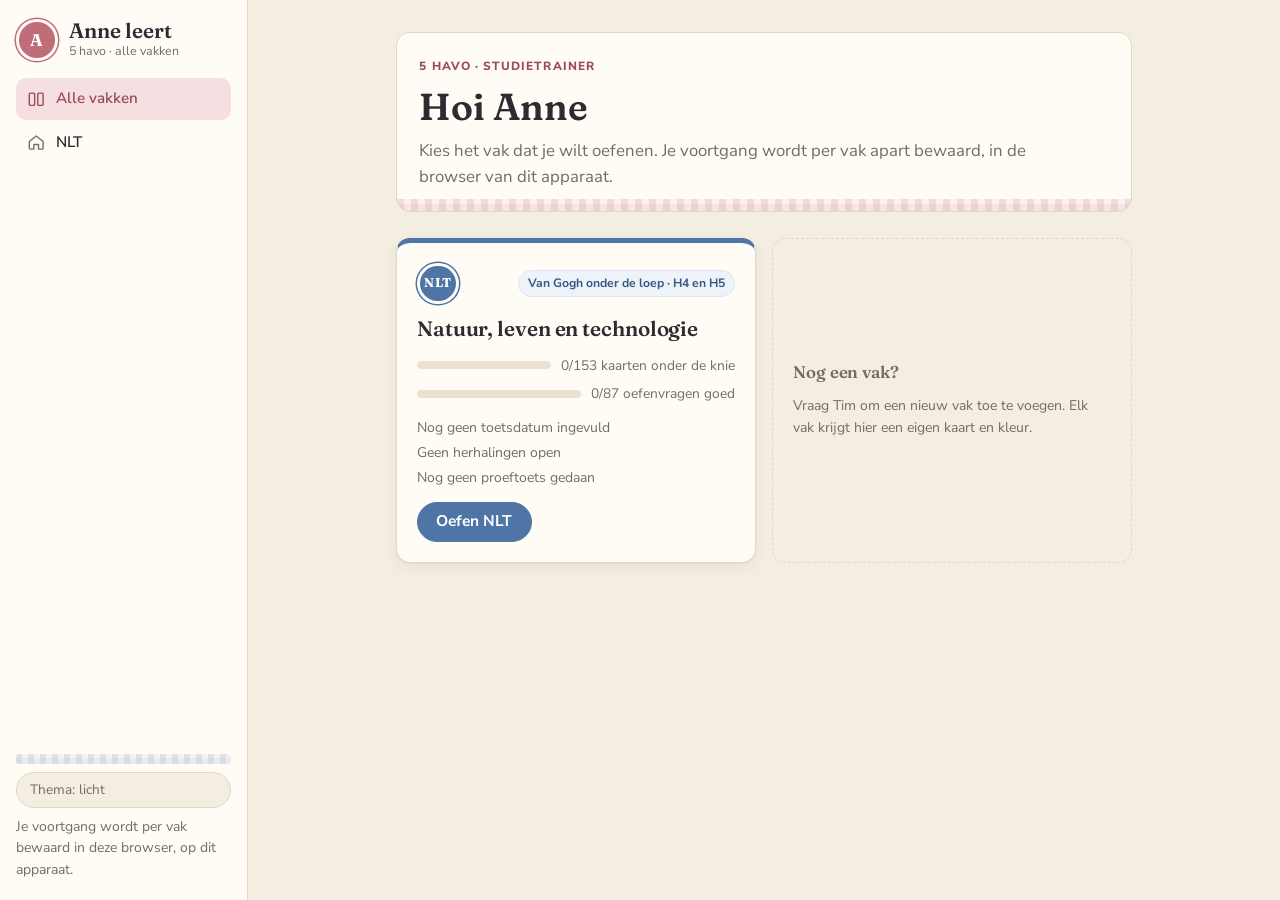
==== commit 9003889c: "Standaard licht thema, warmere donkere modus De beige achtergrond is nu altijd de standaard, ook als" ====
--- a/index.html
+++ b/index.html
@@ -10,7 +10,7 @@
 <link rel="preconnect" href="https://fonts.googleapis.com"><link rel="preconnect" href="https://fonts.gstatic.com" crossorigin><link rel="stylesheet" href="https://fonts.googleapis.com/css2?family=Fraunces:opsz,wght@9..144,400..700&family=Nunito+Sans:ital,opsz,wght@0,6..12,400..800;1,6..12,400&display=swap">
 <style>
 :root{padding-top:env(safe-area-inset-top,0px);padding-bottom:env(safe-area-inset-bottom,0px)}img{max-width:100%}[hidden]{display:none!important}
-/* Anne leert. Landelijk en modern: linnen beige als papier, poederroze en korenbloemblauw als accenten, een fijn ginghamruitje als enige versiering. Links een vaste kolom met navigatie (op telefoon een plakbalk bovenaan), rechts één leeskolom van max. 46rem. Elk vak krijgt een eigen accentkleur (data-accent); groen/oker/rood alleen voor goed/twijfel/fout. */
+/* Anne leert. Standaard licht (ook als het apparaat op donker staat); donker alleen via de themaknop, in warme tinten. Landelijk en modern: linnen beige als papier, poederroze en korenbloemblauw als accenten, een fijn ginghamruitje als enige versiering. Links een vaste kolom met navigatie (op telefoon een plakbalk bovenaan), rechts één leeskolom van max. 46rem. Elk vak krijgt een eigen accentkleur (data-accent); groen/oker/rood alleen voor goed/twijfel/fout. */
 :root{
   --linen:#f4ede2; --paper:#fffcf6; --sand:#ebe1d1; --line:#e2d6c4; --line-soft:#eee5d7;
   --ink:#2e2a31; --muted:#756a68; --faint:#a39791;
@@ -30,36 +30,19 @@
   --acc:var(--blue); --acc-deep:var(--blue-deep); --acc-soft:var(--blue-soft); --acc-mist:var(--blue-mist);
   color-scheme:light;
 }
-@media (prefers-color-scheme: dark){
-  :root:not([data-theme="light"]){
-    --linen:#1d1f25; --paper:#262931; --sand:#2e323b; --line:#3a3f4a; --line-soft:#30343e;
-    --ink:#efe8de; --muted:#b4aba4; --faint:#857d78;
-    --rose:#e3a1ab; --rose-deep:#f0c0c7; --rose-soft:#4a3237; --rose-mist:#33282c;
-    --blue:#9bb9e0; --blue-deep:#c3d6ef; --blue-soft:#2f3c50; --blue-mist:#283141;
-    --sage:#a3c3a1; --sage-deep:#c4dcc2; --sage-soft:#304034; --sage-mist:#29332b;
-    --ochre:#dcb56a; --ochre-deep:#ecd09a; --ochre-soft:#463a22; --ochre-mist:#332d22;
-    --lilac:#c3afe0; --lilac-deep:#dacdf0; --lilac-soft:#3b3350; --lilac-mist:#2e2a3b;
-    --good:#86c79c; --good-soft:#26392d; --warn:#e2b867; --warn-soft:#3d3221; --bad:#ec8f98; --bad-soft:#442a2e;
-    --on-acc:#1d1f25;
-    --c-s:#7fa2ef; --c-m:#6cc98f; --c-l:#f07f73; --grid:#353a44;
-    --shadow:0 1px 2px rgba(0,0,0,.25),0 4px 16px rgba(0,0,0,.2);
-    --check-a:rgba(155,185,224,.09); --check-b:rgba(155,185,224,.05);
-    color-scheme:dark;
-  }
-}
 :root[data-theme="dark"]{
-  --linen:#1d1f25; --paper:#262931; --sand:#2e323b; --line:#3a3f4a; --line-soft:#30343e;
-  --ink:#efe8de; --muted:#b4aba4; --faint:#857d78;
-  --rose:#e3a1ab; --rose-deep:#f0c0c7; --rose-soft:#4a3237; --rose-mist:#33282c;
-  --blue:#9bb9e0; --blue-deep:#c3d6ef; --blue-soft:#2f3c50; --blue-mist:#283141;
-  --sage:#a3c3a1; --sage-deep:#c4dcc2; --sage-soft:#304034; --sage-mist:#29332b;
-  --ochre:#dcb56a; --ochre-deep:#ecd09a; --ochre-soft:#463a22; --ochre-mist:#332d22;
-  --lilac:#c3afe0; --lilac-deep:#dacdf0; --lilac-soft:#3b3350; --lilac-mist:#2e2a3b;
-  --good:#86c79c; --good-soft:#26392d; --warn:#e2b867; --warn-soft:#3d3221; --bad:#ec8f98; --bad-soft:#442a2e;
-  --on-acc:#1d1f25;
-  --c-s:#7fa2ef; --c-m:#6cc98f; --c-l:#f07f73; --grid:#353a44;
-  --shadow:0 1px 2px rgba(0,0,0,.25),0 4px 16px rgba(0,0,0,.2);
-  --check-a:rgba(155,185,224,.09); --check-b:rgba(155,185,224,.05);
+  --linen:#241d1c; --paper:#2f2725; --sand:#3b322f; --line:#4b403c; --line-soft:#3a312e;
+  --ink:#f3e9dd; --muted:#c7b6aa; --faint:#93827a;
+  --rose:#e9a7b0; --rose-deep:#f4c6cc; --rose-soft:#513539; --rose-mist:#3a2a2b;
+  --blue:#a8c2e4; --blue-deep:#cbdcf2; --blue-soft:#34404f; --blue-mist:#2c2f37;
+  --sage:#aac6a6; --sage-deep:#cadfc6; --sage-soft:#36433a; --sage-mist:#2c322c;
+  --ochre:#e0bb72; --ochre-deep:#efd4a0; --ochre-soft:#4b3d24; --ochre-mist:#372e22;
+  --lilac:#c8b4e2; --lilac-deep:#ddd0f1; --lilac-soft:#40364f; --lilac-mist:#312a37;
+  --good:#8fcaa2; --good-soft:#2a3a2e; --warn:#e6bd6c; --warn-soft:#41351f; --bad:#ef969e; --bad-soft:#4a2c2f;
+  --on-acc:#241d1c;
+  --c-s:#86a8f0; --c-m:#72cc94; --c-l:#f2867a; --grid:#3d3431;
+  --shadow:0 1px 2px rgba(0,0,0,.28),0 4px 16px rgba(0,0,0,.22);
+  --check-a:rgba(233,167,176,.10); --check-b:rgba(233,167,176,.05);
   color-scheme:dark;
 }
 /* Accent per vak */
@@ -350,7 +333,7 @@
     <nav class="nav" id="nav" aria-label="Onderdelen"></nav>
     <div class="side-foot">
       <div class="gingham" aria-hidden="true"></div>
-      <button class="theme-btn" id="themeBtn" type="button">Thema: automatisch</button>
+      <button class="theme-btn" id="themeBtn" type="button">Thema: licht</button>
       <p class="small muted">Je voortgang wordt per vak bewaard in deze browser, op dit apparaat.</p>
     </div>
   </aside>
@@ -1593,15 +1576,14 @@
 let S = fresh();
 function save(){ if (!CID) return; try { localStorage.setItem("anne-" + CID + "-v1", JSON.stringify(S)); } catch (e) {} }
 
-// ---------- thema ----------
-let THEME = "";
-try { THEME = localStorage.getItem("anne-theme") || ""; } catch (e) {}
+// ---------- thema (standaard licht; donker alleen als Anne dat kiest) ----------
+let THEME = "light";
+try { THEME = localStorage.getItem("anne-theme") === "dark" ? "dark" : "light"; } catch (e) {}
 function applyTheme(){
-  const r = document.documentElement;
-  if (THEME) r.setAttribute("data-theme", THEME); else if (r.dataset.ownTheme) r.removeAttribute("data-theme");
-  const b = $("#themeBtn"); if (b) b.textContent = THEME === "dark" ? "Thema: donker" : THEME === "light" ? "Thema: licht" : "Thema: automatisch";
-}
-function cycleTheme(){ THEME = THEME === "" ? "light" : THEME === "light" ? "dark" : ""; document.documentElement.dataset.ownTheme = "1"; try { localStorage.setItem("anne-theme", THEME); } catch (e) {} applyTheme(); }
+  document.documentElement.setAttribute("data-theme", THEME);
+  const b = $("#themeBtn"); if (b) b.textContent = THEME === "dark" ? "Thema: donker" : "Thema: licht";
+}
+function cycleTheme(){ THEME = THEME === "dark" ? "light" : "dark"; try { localStorage.setItem("anne-theme", THEME); } catch (e) {} applyTheme(); }
 
 // ---------- statistiek ----------
 const cardState = c => S.cards[c.id];
@@ -2507,7 +2489,6 @@
 });
 function init(){
   const tb = $("#themeBtn"); if (tb) tb.addEventListener("click", cycleTheme);
-  if (THEME) document.documentElement.dataset.ownTheme = "1";
   applyTheme(); route();
 }
 if (document.readyState === "loading") document.addEventListener("DOMContentLoaded", init); else init();
